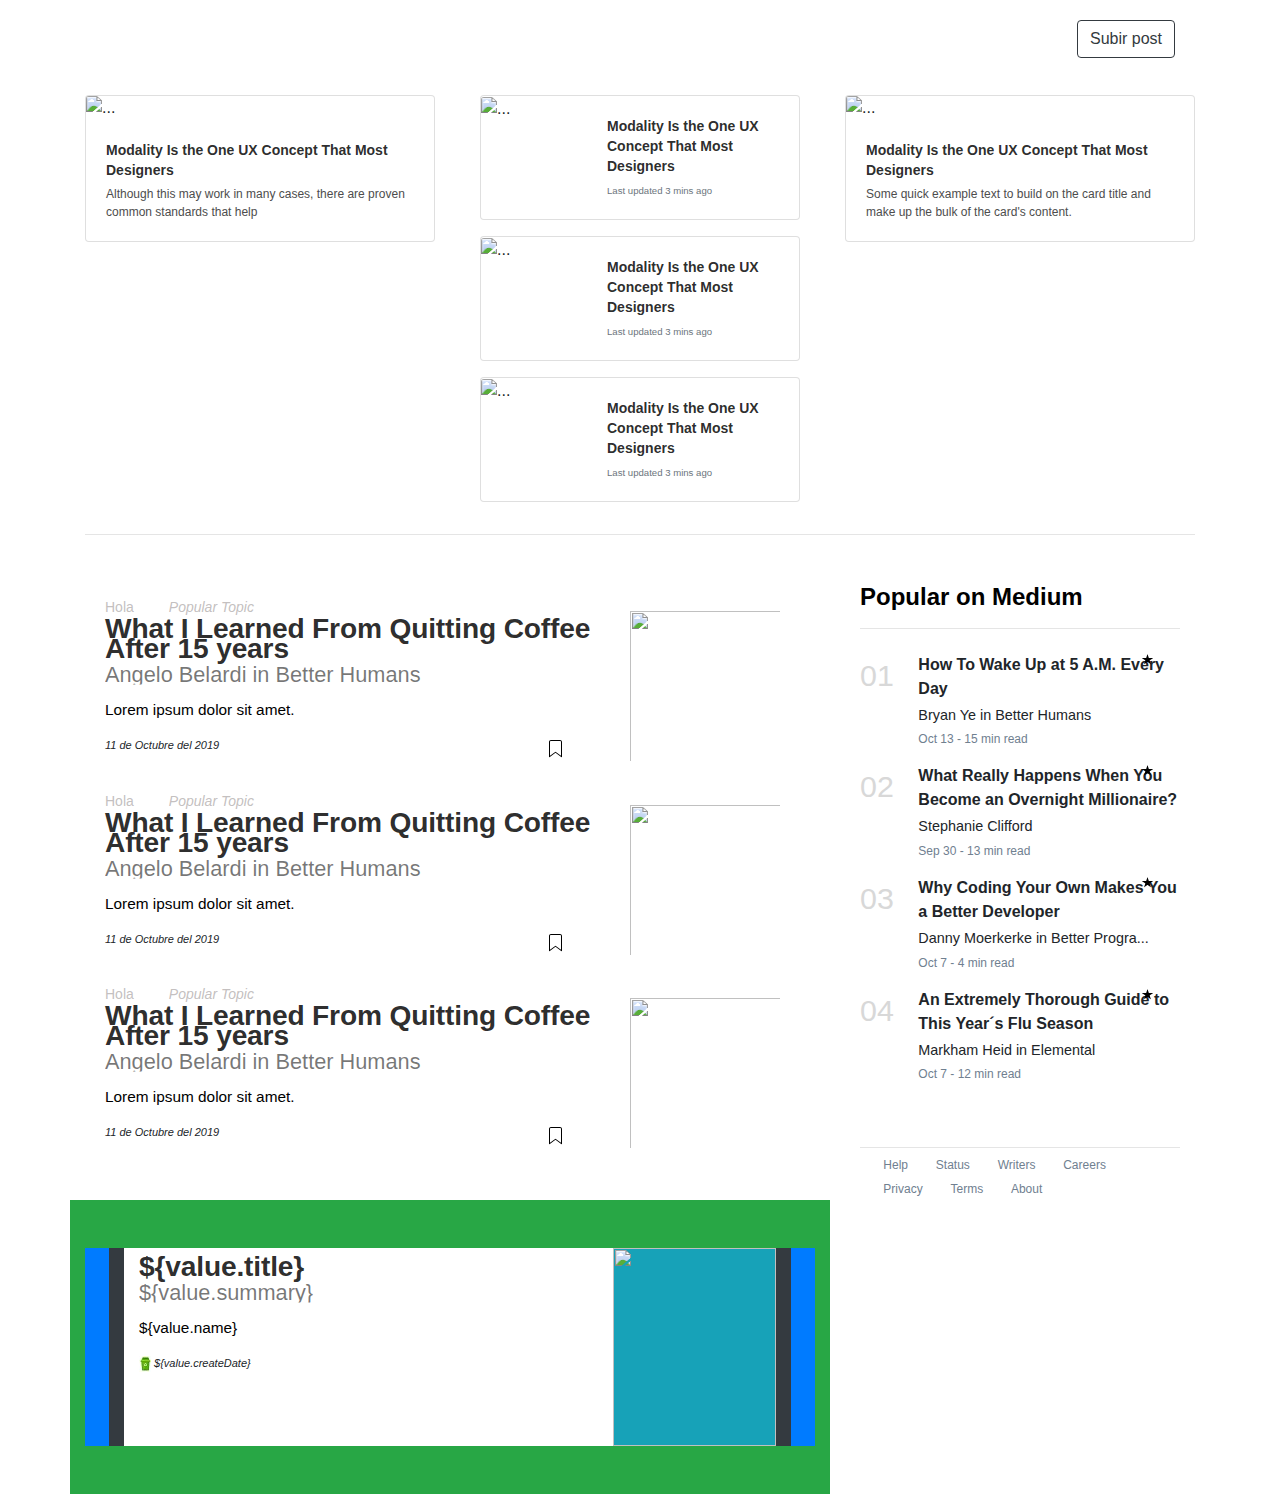
==== index.html @ 1bad987a "[MOD] Verifying tag's ID" ====
<!DOCTYPE html>
<html lang="en">

<head>
  <meta charset="UTF-8">
  <meta name="viewport" content="width=device-width, initial-scale=1.0">
  <meta http-equiv="X-UA-Compatible" content="ie=edge">
  <title>Document</title>
  <link rel="stylesheet" href="https://stackpath.bootstrapcdn.com/bootstrap/4.3.1/css/bootstrap.min.css" />
  <link rel="stylesheet" href="css/styles.css" />
</head>

<body>

  <!-- CONSEJO ALINEACION ISRA
  <div class="container-fluid ">
      <div class="row">
        <div class="col-12 bg-dark px-5">
          <div class="bg-light">
            <h1>zxvzxcvzxcpx-5</h1>
          </div>
        </div>
      </div>
    </div>

    <div class="container-fluid px-5">
        <div class="row">
          <div class="col-12 bg-dark ">
            <div class="bg-light">
              <h1>aasdfasdfasd</h1>
            </div>
          </div>
        </div>
      </div>
-->
   <!--START Este es el Modal-->
   
   <!--END Este es el Modal-->

   <!--START Este es el header-->

  <header class="container">
    <div class="row">
      <div class="header-container col-12 justify-content-lg-center">
        <div class="header-nav-container">
          <img class="logo" src="https://upload.wikimedia.org/wikipedia/commons/thumb/b/b1/Medium_logo_Wordmark_Black.svg/1280px-Medium_logo_Wordmark_Black.svg.png" alt="">
          <img src="https://miro.medium.com/max/390/1*emiGsBgJu2KHWyjluhKXQw.png" alt="" class="logo-small">
          <button type="button" id="callNewPostFormBtn" class="btn btn-outline-dark" data-toggle="modal" data-target="#newPost">Subir post</button>
        </div>
      </div>
    </div> 
  </header>

          <!-- Modal -->
          <div class="modal fade" id="newPost" tabindex="-1" role="dialog" aria-labelledby="exampleModalLabel"
            aria-hidden="true">
            <div class="modal-dialog modal-lg" role="document">
              <div class="modal-content">
                <div class="modal-header">
                  <button type="button" class="close" data-dismiss="modal" aria-label="Close">
                    <span aria-hidden="true">&times;</span>
                  </button>
                </div>
                <div class="modal-body">
                  <div class="container">
                    <div class="row">
                      <div class="col-12 mt-3">
                        <h3>Crea tu post</h3>
                        <form class="border rounded bg-light p-1" id="dataForm">
                          <div class="form-group">
                            <label>Título</label>
                            <input id="title" name="title" type="text" class="form-control txtGuide"
                              placeholder="Titulo de tu post" />
                          </div>
                          <div class="form-group">
                            <label>Nombre</label>
                            <input id="name" name="title" type="text" class="form-control txtGuide"
                              placeholder="¿Como te llamas?" />
                          </div>
                          <div class="form-group">
                            <label for="exampleInputPassword1">Descripción</label>
                            <textarea class="form-control" id="preview" rows="3"
                              placeholder="Describe en breve tu post"></textarea>
                          </div>
                          <div class="form-group" rows="5">
                            <label for="exampleInputPassword1">Contenido del post</label>
                            <textarea class="form-control" id="content" rows="3"
                              placeholder="Ingresa tu post"></textarea>
                          </div>
                          <div class="form-group">
                            <label>URL de la imagen</label>
                            <input id="imgUrl" name="imgUrl" type="text" class="form-control txtGuide"
                              placeholder="URL de tu imagen" />
                          </div>
                        </form>
                      </div>
                    </div>
                  </div>
                </div>
                <div class="modal-footer">
                  <button type="button" id="submit-post" onclick="getDataFromButton()" class="btn btn-success"
                    data-dismiss="modal">
                    Enviar Post
                  </button>
                </div>
              </div>
            </div>
          </div>

    <!--START Este es el contenido principal/contenido fijo-->

    <div class="container">
      <div class="row">
        <div class="col-12 col-lg-4 card-static">
          <div class="card ">
            <img src="https://miro.medium.com/max/2400/1*0lmoQm4MFCes3GCbZ65uhQ.jpeg" class="card-img-top" alt="...">
            <div class="card-body">
              <h5 class="card-title title-jquery-card">Modality Is the One UX Concept That Most Designers</h5>
              <p class="card-text autor-jquery-card">Although this may work in many cases, there are proven common standards that help</p>
            </div>
          </div>
        </div>
        <div class="col-12 col-lg-4">
          <div class="container">
            <div class="row">
              <div class="col-12">
                <div class="card mb-3">
                  <div class="row no-gutters">
                    <div class="col-md-4">
                      <img src="https://miro.medium.com/max/2000/1*ICJQ0kZSatZeZJBbqOTFRw.gif" class="card-img" alt="...">
                    </div>
                    <div class="col-md-8">
                      <div class="card-body">
                        <h5 class="card-title title-jquery-card">Modality Is the One UX Concept That Most Designers</h5>
                        <p class="card-text autor-jquery-card"><small class="text-muted">Last updated 3 mins ago</small></p>
                      </div>
                    </div>
                  </div>
                </div>
              </div>
              <div class="col-12">
                <div class="card mb-3">
                  <div class="row no-gutters">
                    <div class="col-md-4">
                      <img src="https://miro.medium.com/max/1351/1*6OKsQ5Jg3oDP9iiNwWcKWQ.png" class="card-img" alt="...">
                    </div>
                    <div class="col-md-8">
                      <div class="card-body">
                        <h5 class="card-title title-jquery-card">Modality Is the One UX Concept That Most Designers</h5>
                        <p class="card-text autor-jquery-card"><small class="text-muted">Last updated 3 mins ago</small></p>
                      </div>
                    </div>
                  </div>
                </div>
              </div>
              <div class="col-12">
                <div class="card mb-3">
                  <div class="row no-gutters">
                    <div class="col-md-4">
                      <img src="https://miro.medium.com/max/1200/1*36MELEhgZsPFuzlZvObnxA.gif" class="card-img" alt="...">
                    </div>
                    <div class="col-md-8">
                      <div class="card-body">
                        <h5 class="card-title title-jquery-card">Modality Is the One UX Concept That Most Designers</h5>
                        <p class="card-text autor-jquery-card"><small class="text-muted">Last updated 3 mins ago</small></p>
                      </div>
                    </div>
                  </div>
                </div>
              </div>
            </div>
          </div>
        </div>
        <div class="col-12 col-lg-4">
          <div class="card">
            <img src="https://miro.medium.com/max/1920/1*YFi6tI2XSykjDfBXzpyIOg.png" class="card-img-top" alt="...">
            <div class="card-body">
              <h5 class="card-title title-jquery-card">Modality Is the One UX Concept That Most Designers</h5>
              <p class="card-text autor-jquery-card">Some quick example text to build on the card title and make up the bulk of the card's content.</p>
            </div>
          </div>
        </div>
      </div>
    </div>

  <!--END Este es el contenido principal/contenido fijo-->

  <!--START Feature-->
  <div class="container">
    <div class="row">
      <div class="feature-container col-12">
          <p>
            <span id="feature-paragraph"></span>
            <hr>
          </p>
        </div>
    </div>
  </div>
  
  <!--END Feature-->

  <!--START Interactive content-->
  <section>
    <div class="container">
      <div class="row">
        <div class="interactive-container col-12 col-lg-8">

        <!--START CARD -->  
        <div class="col-12 mt-2 mb-4"> <!--Feed-->
          <div class="section-jquery">
              <div class="article-jquery">
                  <p class="tag-topic">Hola    &nbsp;&nbsp;&nbsp;&nbsp;&nbsp;&nbsp;&nbsp;&nbsp;<span><i>Popular Topic</i></span> </p>
                  <p class="title-jquery" data-toggle="modal" data-target="#exampleModalScrollable" >What I Learned From Quitting Coffee After 15 years</p>
                  <p class="summary-jquery">Angelo Belardi in Better Humans</p>
                  <p class="autor-jquery">Lorem ipsum dolor sit amet.</p>
                  <div class="buttom-jquery">
                  <p class="createdate-jquery">
                      <span class="create-jquery">11 de Octubre del 2019</span>
                      <span class="svgIcon svgIcon--bookmark svgIcon--25px"><svg class="svgIcon-use" width="22" height="22"><path d="M19 6c0-1.1-.9-2-2-2H8c-1.1 0-2 .9-2 2v14.66h.012c.01.103.045.204.12.285a.5.5 0 0 0 .706.03L12.5 16.85l5.662 4.126a.508.508 0 0 0 .708-.03.5.5 0 0 0 .118-.285H19V6zm-6.838 9.97L7 19.636V6c0-.55.45-1 1-1h9c.55 0 1 .45 1 1v13.637l-5.162-3.668a.49.49 0 0 0-.676 0z" fill-rule="evenodd"></path></svg></span>
                      </span>
                      <span class="menu-jquery"></span>
                  </p>
                  </div>
              </div>
              <div class="img-jquery">
                  <img class="img-url" src="https://cdn-images-1.medium.com/fit/c/304/312/1*U6X7P89peTqBVU72UYJK8Q.jpeg" alt="">
              </div> 
          </div>
        </div>
        <!--END CARD-->

        <!--START CARD -->  
        <div class="col-12 mt-2 mb-4"> <!--Feed-->
          <div class="section-jquery">
              <div class="article-jquery">
                  <p class="tag-topic">Hola    &nbsp;&nbsp;&nbsp;&nbsp;&nbsp;&nbsp;&nbsp;&nbsp;<span><i>Popular Topic</i></span> </p>
                  <p class="title-jquery" data-toggle="modal" data-target="#exampleModalScrollable" >What I Learned From Quitting Coffee After 15 years</p>
                  <p class="summary-jquery">Angelo Belardi in Better Humans</p>
                  <p class="autor-jquery">Lorem ipsum dolor sit amet.</p>
                  <div class="buttom-jquery">
                  <p class="createdate-jquery">
                      <span class="create-jquery">11 de Octubre del 2019</span>
                      <span class="svgIcon svgIcon--bookmark svgIcon--25px"><svg class="svgIcon-use" width="22" height="22"><path d="M19 6c0-1.1-.9-2-2-2H8c-1.1 0-2 .9-2 2v14.66h.012c.01.103.045.204.12.285a.5.5 0 0 0 .706.03L12.5 16.85l5.662 4.126a.508.508 0 0 0 .708-.03.5.5 0 0 0 .118-.285H19V6zm-6.838 9.97L7 19.636V6c0-.55.45-1 1-1h9c.55 0 1 .45 1 1v13.637l-5.162-3.668a.49.49 0 0 0-.676 0z" fill-rule="evenodd"></path></svg></span>
                      </span>
                      <span class="menu-jquery"></span>
                  </p>
                  </div>
              </div>
              <div class="img-jquery">
                  <img class="img-url" src="https://cdn-images-1.medium.com/fit/c/304/312/1*U6X7P89peTqBVU72UYJK8Q.jpeg" alt="">
              </div> 
          </div>
        </div>
        <!--END CARD-->  

        <!--START CARD -->  
        <div class="col-12 mt-2 mb-4"> <!--Feed-->
          <div class="section-jquery">
              <div class="article-jquery">
                  <p class="tag-topic">Hola    &nbsp;&nbsp;&nbsp;&nbsp;&nbsp;&nbsp;&nbsp;&nbsp;<span><i>Popular Topic</i></span> </p>
                  <p class="title-jquery" data-toggle="modal" data-target="#exampleModalScrollable" >What I Learned From Quitting Coffee After 15 years</p>
                  <p class="summary-jquery">Angelo Belardi in Better Humans</p>
                  <p class="autor-jquery">Lorem ipsum dolor sit amet.</p>
                  <div class="buttom-jquery">
                  <p class="createdate-jquery">
                      <span class="create-jquery">11 de Octubre del 2019</span>
                      <span class="svgIcon svgIcon--bookmark svgIcon--25px"><svg class="svgIcon-use" width="22" height="22"><path d="M19 6c0-1.1-.9-2-2-2H8c-1.1 0-2 .9-2 2v14.66h.012c.01.103.045.204.12.285a.5.5 0 0 0 .706.03L12.5 16.85l5.662 4.126a.508.508 0 0 0 .708-.03.5.5 0 0 0 .118-.285H19V6zm-6.838 9.97L7 19.636V6c0-.55.45-1 1-1h9c.55 0 1 .45 1 1v13.637l-5.162-3.668a.49.49 0 0 0-.676 0z" fill-rule="evenodd"></path></svg></span>
                      </span>
                      <span class="menu-jquery"></span>
                  </p>
                  </div>
              </div>
              <div class="img-jquery">
                  <img class="img-url" src="https://cdn-images-1.medium.com/fit/c/304/312/1*U6X7P89peTqBVU72UYJK8Q.jpeg" alt="">
              </div> 
          </div>
        </div>
        <!--END CARD-->  
        

        </div>
        <div class="static-aside col-12 col-lg-4"> <!--Esta es fija-->  
        <!--START ASIDE-->
          <div class="container-fluid">
            <div class="">
              <div class="text-title-content">
                <h4><b>Popular on Medium</b></h4>
              </div>
              <hr class="mb-4">
              <div class="row">
                <div class="col-2 mt-0">
                  <p class="number-size">01</p>
                </div>
                <div class="col-10">
                  <p class="text-title mb-1"><b>How To Wake Up at 5 A.M. Every Day</b></p>
                  <p class="text-body mb-1">Bryan Ye in Better Humans</p>
                  <p class="text-body-date">Oct 13 - 15 min read <span class="u-paddingLeft4"><span class="svgIcon svgIcon--star svgIcon--15px"><svg class="svgIcon-use" width="15" height="15"><path d="M7.438 2.324c.034-.099.09-.099.123 0l1.2 3.53a.29.29 0 0 0 .26.19h3.884c.11 0 .127.049.038.111L9.8 8.327a.271.271 0 0 0-.099.291l1.2 3.53c.034.1-.011.131-.098.069l-3.142-2.18a.303.303 0 0 0-.32 0l-3.145 2.182c-.087.06-.132.03-.099-.068l1.2-3.53a.271.271 0 0 0-.098-.292L2.056 6.146c-.087-.06-.071-.112.038-.112h3.884a.29.29 0 0 0 .26-.19l1.2-3.52z"></path></svg></span></span></p>
                </div>
              </div>
              <div class="row">
                <div class="col-2 mt-0">
                  <p class="number-size">02</p>
                </div>
                <div class="col-10">
                  <p class="text-title mb-1"><b>What Really Happens When You Become an Overnight Millionaire?</b></p>
                  <p class="text-body mb-1">Stephanie Clifford</p>
                  <p class="text-body-date">Sep 30 - 13 min read <span class="u-paddingLeft4"><span class="svgIcon svgIcon--star svgIcon--15px"><svg class="svgIcon-use" width="15" height="15"><path d="M7.438 2.324c.034-.099.09-.099.123 0l1.2 3.53a.29.29 0 0 0 .26.19h3.884c.11 0 .127.049.038.111L9.8 8.327a.271.271 0 0 0-.099.291l1.2 3.53c.034.1-.011.131-.098.069l-3.142-2.18a.303.303 0 0 0-.32 0l-3.145 2.182c-.087.06-.132.03-.099-.068l1.2-3.53a.271.271 0 0 0-.098-.292L2.056 6.146c-.087-.06-.071-.112.038-.112h3.884a.29.29 0 0 0 .26-.19l1.2-3.52z"></path></svg></span></span></p>
                </div>
              </div>
              <div class="row">
                <div class="col-2 mt-0">
                  <p class="number-size">03</p>
                </div>
                <div class="col-10">
                  <p class="text-title mb-1"><b>Why Coding Your Own Makes You a Better Developer</b></p>
                  <p class="text-body mb-1">Danny Moerkerke in Better Progra...</p>
                  <p class="text-body-date">Oct 7 - 4 min read <span class="u-paddingLeft4"><span class="svgIcon svgIcon--star svgIcon--15px"><svg class="svgIcon-use" width="15" height="15"><path d="M7.438 2.324c.034-.099.09-.099.123 0l1.2 3.53a.29.29 0 0 0 .26.19h3.884c.11 0 .127.049.038.111L9.8 8.327a.271.271 0 0 0-.099.291l1.2 3.53c.034.1-.011.131-.098.069l-3.142-2.18a.303.303 0 0 0-.32 0l-3.145 2.182c-.087.06-.132.03-.099-.068l1.2-3.53a.271.271 0 0 0-.098-.292L2.056 6.146c-.087-.06-.071-.112.038-.112h3.884a.29.29 0 0 0 .26-.19l1.2-3.52z"></path></svg></span></span></p>
                  
                </div>
              </div>
              <div class="row">
                <div class="col-2 mt-0">
                  <p class="number-size">04</p>
                </div>
                <div class="col-10">
                  <p class="text-title mb-1"><b>An Extremely Thorough Guide to This Year´s Flu Season</b></p>
                  <p class="text-body mb-1">Markham Heid in Elemental</p>
                  <p class="text-body-date">Oct 7 - 12 min read <span class="u-paddingLeft4"><span class="svgIcon svgIcon--star svgIcon--15px"><svg class="svgIcon-use" width="15" height="15"><path d="M7.438 2.324c.034-.099.09-.099.123 0l1.2 3.53a.29.29 0 0 0 .26.19h3.884c.11 0 .127.049.038.111L9.8 8.327a.271.271 0 0 0-.099.291l1.2 3.53c.034.1-.011.131-.098.069l-3.142-2.18a.303.303 0 0 0-.32 0l-3.145 2.182c-.087.06-.132.03-.099-.068l1.2-3.53a.271.271 0 0 0-.098-.292L2.056 6.146c-.087-.06-.071-.112.038-.112h3.884a.29.29 0 0 0 .26-.19l1.2-3.52z"></path></svg></span></span></p>
                </div>
              </div>
              <hr class="mt-5 mb-1">
              <span class="text-body-top">&nbsp;&nbsp;&nbsp;&nbsp;&nbsp;&nbsp; Help &nbsp;&nbsp;&nbsp;&nbsp;&nbsp;&nbsp;</span>
              <span class="text-body-top">Status &nbsp;&nbsp;&nbsp;&nbsp;&nbsp;&nbsp;</span>
              <span class="text-body-top">Writers &nbsp;&nbsp;&nbsp;&nbsp;&nbsp;&nbsp;</span>
              <span class="text-body-top">Careers &nbsp;&nbsp;&nbsp;&nbsp;&nbsp;&nbsp;</span>
              <br>
              <span class="text-body-top">&nbsp;&nbsp;&nbsp;&nbsp;&nbsp;&nbsp; Privacy &nbsp;&nbsp;&nbsp;&nbsp;&nbsp;&nbsp;</span>
              <span class="text-body-top">Terms &nbsp;&nbsp;&nbsp;&nbsp;&nbsp;&nbsp;</span>
              <span class="text-body-top">About &nbsp;&nbsp;&nbsp;&nbsp;&nbsp;&nbsp;</span>
            </div>
          </div>
        <!--END ASIDE-->
        </div>
      </div>
    </div>
  </section>
  <!--END Interactive content-->

  <!--START Article dynamic-->
  <section>
    <div class="container">
      <div class="row">
        <div class="new-article-container bg-success content-wrapper col-12 col-lg-8">
          <div class="new-articlecard bg-primary px-4 col-lg-12">


            <div class="sectionJquery bg-dark col-lg-12 my-5">
              <div class="articleJquery bg-white pt-2 col-9"> 
                <p class="title-jquery">${value.title}</p>
                <p class="summary-jquery">${value.summary}</p>
                <p class="autor-jquery">${value.name}</p>
                <div class="buttom-jquery">
                  <p class="createdate-jquery">
                    <span id="${index}" class="postIdentifier"><img src="images/trash-icon.jpg" title="Eliminar Post"></span>
                    <span class="create-jquery">${value.createDate}</span>              
                  </p>
                </div>
              </div>
              <div class="imgJquery bg-info p-0 col-3">
                <img class="imgUrl" src="${value.imgUrl}" alt="">
              </div>
            </div>





          </div>
        </div> 
      </div>
    </div>
  </section>
  <!--END Article dynamic-->
  


  <script src="https://code.jquery.com/jquery-3.4.1.min.js"
    integrity="sha256-CSXorXvZcTkaix6Yvo6HppcZGetbYMGWSFlBw8HfCJo=" crossorigin="anonymous">
    </script>
  <script src="https://stackpath.bootstrapcdn.com/bootstrap/4.3.1/js/bootstrap.min.js"></script>
  <script src="https://stackpath.bootstrapcdn.com/bootstrap/4.3.1/js/bootstrap.bundle.min.js"></script>
  <script src="js/main.js"></script>
</body>

</html>
---- css/styles.css ----
*{
  padding: 0;
  margin: 0;
  box-sizing: border-box;
}
/*START Este es el header*/
@media only screen and (max-width: 1000px){
.logo{
  display: none;
}
} 
@media only screen and (min-width: 1000px){
.logo-small{
  display: none;
}
}
.logo-small{
  margin-top: 10px;
  background-size: 70px;
  width: 70px;
height: 70px;
}  

.header-nav-container{
  /* background-color: aqua; */
  height: 80px;
  margin-bottom: 15px;
  position: relative;
}
.nav-container{
  /* background-color: red; */
  height: 50px;
  margin-bottom: 15px;
  color: rgba(0,0,0,.54);
  font-family: 'Lucida Sans', 'Lucida Sans Regular', 'Lucida Grande', 'Lucida Sans Unicode', Geneva, Verdana, sans-serif;
  font-style: none;
  justify-content: space-around;
}
.logo{
  height: 20px;
  margin: 25px;
}
.btn-outline-dark{
  position: absolute;
  right: 20px;
  top: 20px;
}
/*END Este es el header*/
/* START Este es el contenido principal/contenido fijo */
.principal-container{
  margin-bottom: 15px;
}
.main-card-container{
  /* background-color: blueviolet;
  height: 200px; */
  margin-bottom: 15px;
  display: flex;
  flex-direction: column;
}
.principal-card{
  flex-direction: column;
  /* background-color: pink; */
  height: 67px;
}
.feature-card-container{
  /* background-color: blue; */
  height: 200px;
}
/* END Este es el contenido principal/contenido fijo */
/* START Feature */
.feature-container{
  /* background-color: darkgoldenrod; */
  height: 50px;
  margin-bottom: 15px;
}
/* START Feature */
/* START Interactive content */
/* .interactive-card{
  background-color: hotpink;
  height: 200px;
  margin-bottom: 15px;
} */
.static-card{
  /* background-color: lightgreen;*/
  height: 200px;
  margin-bottom: 15px; 
}
/* START Interactive content */
/* START Article dynamic */
.new-article-card{
/*  background-color: lightsalmon;*/
  height: 200px;
}
/* END Article dynamic */
/* START CARD fit */
.feed-jquery{
max-width:528px;
max-height:171px;
}
.section-jquery{
display: flex;
justify-content: center;
/* max-width:528px;
max-height:171px; */

}
.article-jquery{
padding: 5px;
}
.tag-topic{
--x-height-multiplier: 0;
--baseline-multiplier: 0;
font-family: medium-content-sans-serif-font,-apple-system,BlinkMacSystemFont,"Segoe UI",Roboto,Oxygen,Ubuntu,Cantarell,"Open Sans","Helvetica Neue",sans-serif;
letter-spacing: 0;
font-weight: 400;
font-style: normal;
text-rendering: optimizeLegibility;
-webkit-font-smoothing: antialiased;
color: rgba(177, 172, 172, 0.774);
visibility: visible;
line-height: 20px;
font-size: 14px;
text-align: left;
display: flex;
-webkit-box-align: center;
align-items: center;
margin-top: 1px;
margin-bottom: 1px;
text-transform: capitalize;
}
.title-jquery{
margin: 0;
margin-bottom: 5px;
color: rgba(0,0,0,.84);
font-family: medium-content-sans-serif-font,"Lucida Grande","Lucida Sans Unicode","Lucida Sans",Geneva,Arial,sans-serif;
font-size: 2.2vw;
line-height: 20px;
transform: translateY(.96px);
letter-spacing: -.17px;
font-weight: 600;
max-height: 40px;
text-overflow: ellipsis;
/* Meter el texto en un contenido*/
}
.summary-jquery{
text-align: left;
margin-top: 2px;
margin-bottom: 15px;
color: rgba(0,0,0,.54);
overflow: hidden!important;
  max-height: 40px!important;
  text-overflow: ellipsis!important;
  display: -webkit-box!important;
  -webkit-line-clamp: 2!important;
  -webkit-box-orient: vertical;
font-family: medium-content-sans-serif-font,"Lucida Grande","Lucida Sans Unicode","Lucida Sans",Geneva,Arial,sans-serif;
font-size: 1.7vw;
line-height: 20px;
transform: translateY(1.52px);
font-weight: 400;
overflow: hidden;
max-height: 40px;
text-overflow: ellipsis;
display: -webkit-box;
-webkit-line-clamp: 2;
-webkit-box-orient: vertical;
}
.autor-jquery{
font-size: 1.2vw;
  font-family: medium-content-sans-serif-font,"Lucida Grande","Lucida Sans Unicode","Lucida Sans",Geneva,Arial,sans-serif;
  color:black;
  border-top: 4px;
  border-bottom: 1px;
  margin-top: 1px;
}
.createdate-jquery{
margin-top: 2px;
margin-bottom: 2px;
font-family: medium-content-sans-serif-font,"Lucida Grande","Lucida Sans Unicode","Lucida Sans",Geneva,Arial,sans-serif;
font-style: italic;
font-size: 11px;
align-content: center;
}
.img-jquery{
height: 150px;
line-height: 150px;
padding: 10px;
margin: 5px;
}
.img-url{
margin: 0;
top: 50%;
padding:5px;
line-height: 20px;
-webkit-box-flex: 0;
flex: 0 0 auto;
margin-right: 0;
width: 160px;
height: 160px;
background-position: 50% 50% ;
}
.svg-jquery{
display: inline-block;
height: 10px;
width: 10px;
}
.buttom-jquery{
position: relative;
}
.svgIcon-use{
position: absolute;
right: 40px;
top: -1px; 
} 
* {
  box-sizing: border-box;
}
.section-jquery {
  transition: transform .5s;
  
  
}
.section-jquery:hover {
  -ms-transform: scale(1.08); /* IE 9 */
  -webkit-transform: scale(1.08); /* Safari 3-8 */
  transform: scale(1.08);
   
}
/* END CARD fit */
/* START STYLE Aside*/
.text-title-content{
  color: black;
  font-family: 'Lucida Sans', 'Lucida Sans Regular', 'Lucida Grande', 'Lucida Sans Unicode', Geneva, Verdana, sans-serif;
}
hr{
  border-width: 1px;
}
.number-size{
  color: #D8D8D8;
  font-size: 1.9rem;
}
.text-title{
  font-family: 'Lucida Sans', 'Lucida Sans Regular', 'Lucida Grande', 'Lucida Sans Unicode', Geneva, Verdana, sans-serif;
  font-size: 1rem;
}
.text-body{
  font-family: 'Lucida Sans', 'Lucida Sans Regular', 'Lucida Grande', 'Lucida Sans Unicode', Geneva, Verdana, sans-serif;
  font-size: 0.9rem;
}
.text-body-date{
  font-family: 'Lucida Sans', 'Lucida Sans Regular', 'Lucida Grande', 'Lucida Sans Unicode', Geneva, Verdana, sans-serif;
  color: slategrey;
  font-size: 0.75rem;
}
.text-body-top{
  font-family: 'Lucida Sans', 'Lucida Sans Regular', 'Lucida Grande', 'Lucida Sans Unicode', Geneva, Verdana, sans-serif;
  color: slategrey;
  font-size: 0.75rem;
}
/*END STYLE Aside*/

/* START Cards statics*/
.title-jquery-card{
  margin: 0;
  margin-bottom: 5px;
  color: rgba(0,0,0,.84);
  font-family: medium-content-sans-serif-font,"Lucida Grande","Lucida Sans Unicode","Lucida Sans",Geneva,Arial,sans-serif;
  font-size: 14px;
  line-height: 20px;
  font-weight: 600;
  /* Meter el texto en un contenido*/
}
.autor-jquery-card{
  font-size: 12px;
    font-family: medium-content-sans-serif-font,"Lucida Grande","Lucida Sans Unicode","Lucida Sans",Geneva,Arial,sans-serif;
    color:rgb(77, 77, 77);
    border-top: 4px;
    border-bottom: 1px;
    margin-top: 1px;
}
/* END Cards statics*/


/*START Dynamic Cards*/

/* contenedor*/
.sectionJquery{
  display: flex;
  justify-content: center;
  height: 22vh;
}

.sectionJquery:hover {
  -ms-transform: scale(1.08); /* IE 9 */
  -webkit-transform: scale(1.08); /* Safari 3-8 */
  transform: scale(1.08);
}

.sectionJquery{
transition: transform .5s;
}

.articleJquery{
  height: 22vh;
  }
  
/* contenedor*/
  .imgJquery{
   height: 22vh;
  }
 /*imagen*/

  .imgUrl{
    width: 100%;
    height: 100%;
  }

  /* END Dynamic Cards */
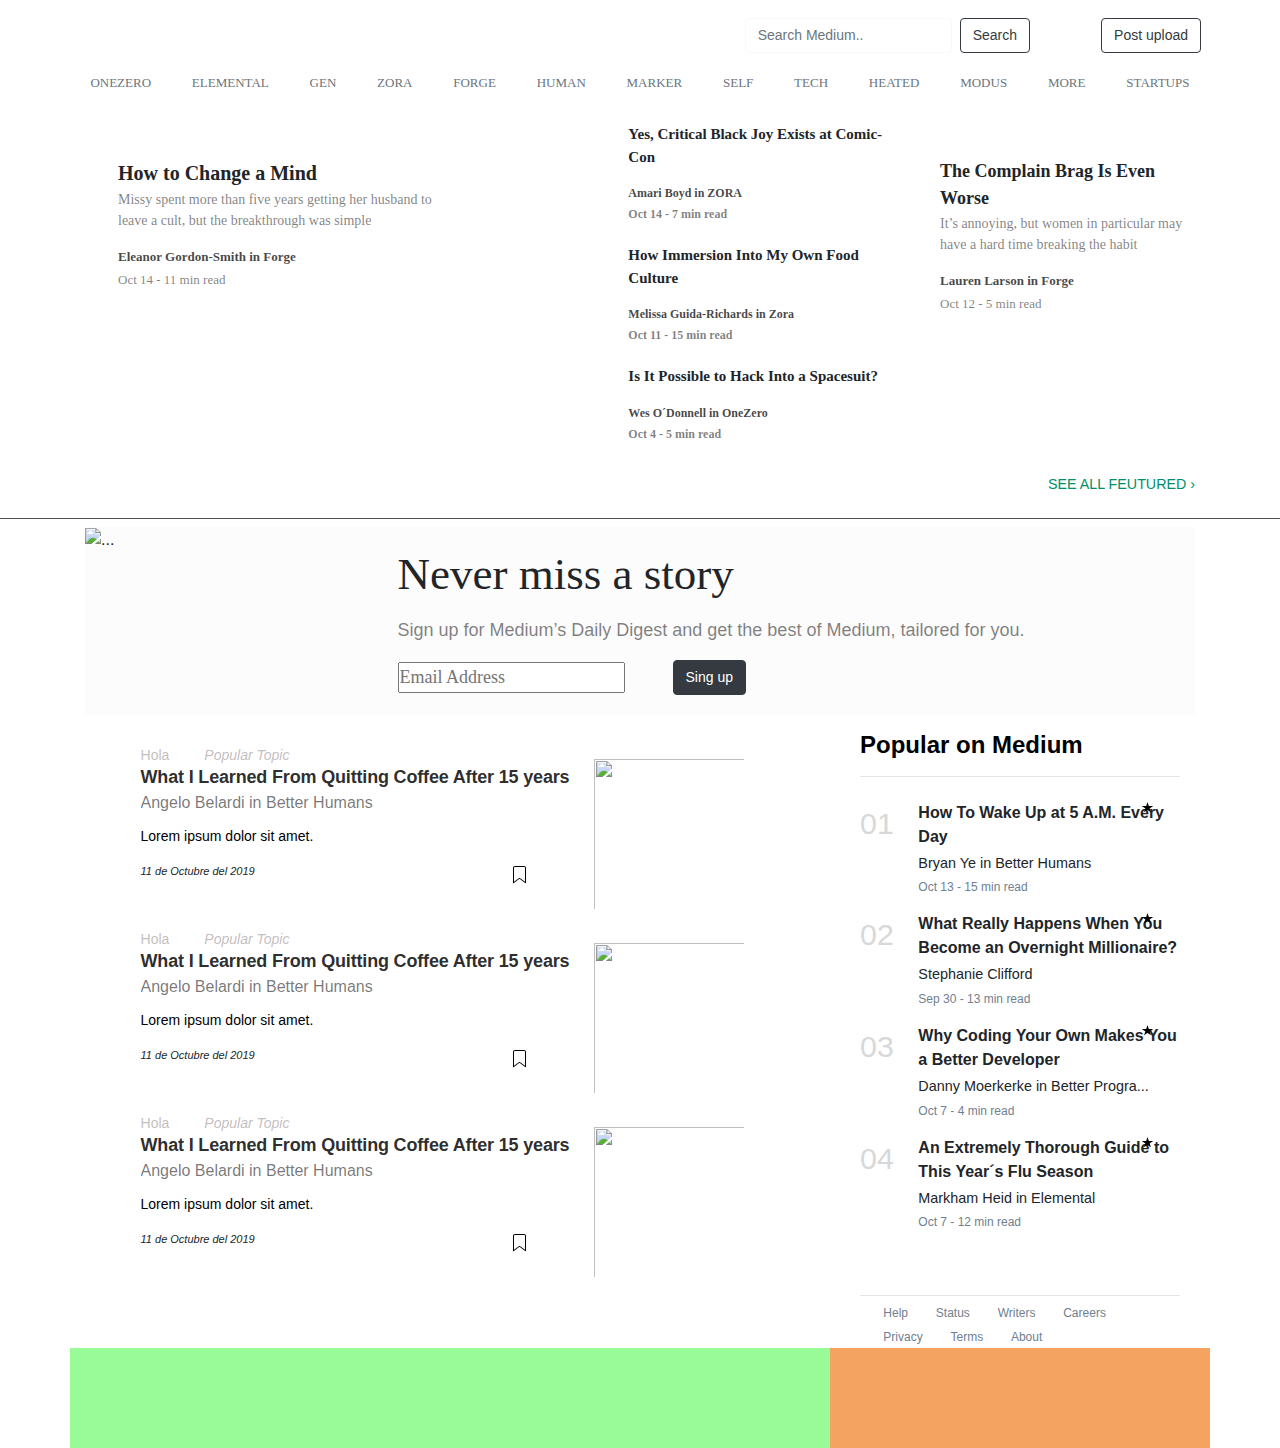
==== commit 455211e1: "Merge pull request #3 from Alejandro-swd-qwerty/front" ====
--- a/index.html
+++ b/index.html
@@ -1,397 +1,396 @@
 <!DOCTYPE html>
 <html lang="en">
-
 <head>
-  <meta charset="UTF-8">
-  <meta name="viewport" content="width=device-width, initial-scale=1.0">
-  <meta http-equiv="X-UA-Compatible" content="ie=edge">
-  <title>Document</title>
-  <link rel="stylesheet" href="https://stackpath.bootstrapcdn.com/bootstrap/4.3.1/css/bootstrap.min.css" />
-  <link rel="stylesheet" href="css/styles.css" />
+    <meta charset="UTF-8">
+    <meta name="viewport" content="width=device-width, initial-scale=1.0">
+    <meta http-equiv="X-UA-Compatible" content="ie=edge">
+    <title>Medium</title>
+    <link rel="stylesheet" href="https://stackpath.bootstrapcdn.com/bootstrap/4.3.1/css/bootstrap.min.css" />
+    <link rel="stylesheet" href="css/styles.css" />
 </head>
-
 <body>
-
-  <!-- CONSEJO ALINEACION ISRA
-  <div class="container-fluid ">
-      <div class="row">
-        <div class="col-12 bg-dark px-5">
-          <div class="bg-light">
-            <h1>zxvzxcvzxcpx-5</h1>
-          </div>
-        </div>
-      </div>
+    <!--START modal-->
+    <!--END modal-->
+
+    <!--START header-->
+    <div class="container container-nav-bar">
+        <div class="row header">
+            <div class="header-container col-12 m-lg-0 p-lg-0">
+                <div class="row">
+                    <div class="header-nav-container col-lg-4 col-12 d-flex justify-content-start m-lg-0 p-lg-0">
+                        <img class="logo" src="https://upload.wikimedia.org/wikipedia/commons/thumb/b/b1/Medium_logo_Wordmark_Black.svg/1280px-Medium_logo_Wordmark_Black.svg.png" alt="">
+                        <img class="logo-small" src="https://miro.medium.com/max/390/1*emiGsBgJu2KHWyjluhKXQw.png" alt="">
+                    </div>
+                    <div class="header-nav-button col-lg-6 col-12 d-lg-flex justify-content-lg-end d-flex justify-content-start m-lg-0 p-lg-0">
+                        <form class="form-inline my-2 my-lg-0">
+                            <input class="form-control mr-sm-2 border border-light button-style-header" type="Search Medium.." placeholder="Search Medium.." aria-label="Search Medium..">
+                            <button class="btn btn-outline-dark my-2 my-sm-0 button-style-header" type="submit">Search</button>
+                        </form>
+                   </div>
+                    <div class="col-lg-2 col-12 d-lg-flex justify-content-lg-end d-flex justify-content-start m-lg-0 p-lg-0 ">
+                        <form class="form-inline my-2 mx-lg-4 my-lg-0">
+                            <button type="button" id="callNewPostFormBtn" class="btn btn-outline-dark button-style-header" data-toggle="modal" data-target="#newPost">Post upload</button>
+                            <form class="form-inline"></form>
+                        </form>
+                    </div>
+                </div>
+            </div>
+        </div>
     </div>
-
-    <div class="container-fluid px-5">
-        <div class="row">
-          <div class="col-12 bg-dark ">
-            <div class="bg-light">
-              <h1>aasdfasdfasd</h1>
-            </div>
-          </div>
-        </div>
-      </div>
--->
-   <!--START Este es el Modal-->
-   
-   <!--END Este es el Modal-->
-
-   <!--START Este es el header-->
-
-  <header class="container">
-    <div class="row">
-      <div class="header-container col-12 justify-content-lg-center">
-        <div class="header-nav-container">
-          <img class="logo" src="https://upload.wikimedia.org/wikipedia/commons/thumb/b/b1/Medium_logo_Wordmark_Black.svg/1280px-Medium_logo_Wordmark_Black.svg.png" alt="">
-          <img src="https://miro.medium.com/max/390/1*emiGsBgJu2KHWyjluhKXQw.png" alt="" class="logo-small">
-          <button type="button" id="callNewPostFormBtn" class="btn btn-outline-dark" data-toggle="modal" data-target="#newPost">Subir post</button>
-        </div>
-      </div>
-    </div> 
-  </header>
-
-          <!-- Modal -->
-          <div class="modal fade" id="newPost" tabindex="-1" role="dialog" aria-labelledby="exampleModalLabel"
-            aria-hidden="true">
-            <div class="modal-dialog modal-lg" role="document">
-              <div class="modal-content">
-                <div class="modal-header">
-                  <button type="button" class="close" data-dismiss="modal" aria-label="Close">
-                    <span aria-hidden="true">&times;</span>
-                  </button>
-                </div>
-                <div class="modal-body">
-                  <div class="container">
-                    <div class="row">
-                      <div class="col-12 mt-3">
-                        <h3>Crea tu post</h3>
-                        <form class="border rounded bg-light p-1" id="dataForm">
-                          <div class="form-group">
-                            <label>Título</label>
-                            <input id="title" name="title" type="text" class="form-control txtGuide"
-                              placeholder="Titulo de tu post" />
-                          </div>
-                          <div class="form-group">
-                            <label>Nombre</label>
-                            <input id="name" name="title" type="text" class="form-control txtGuide"
-                              placeholder="¿Como te llamas?" />
-                          </div>
-                          <div class="form-group">
-                            <label for="exampleInputPassword1">Descripción</label>
-                            <textarea class="form-control" id="preview" rows="3"
-                              placeholder="Describe en breve tu post"></textarea>
-                          </div>
-                          <div class="form-group" rows="5">
-                            <label for="exampleInputPassword1">Contenido del post</label>
-                            <textarea class="form-control" id="content" rows="3"
-                              placeholder="Ingresa tu post"></textarea>
-                          </div>
-                          <div class="form-group">
-                            <label>URL de la imagen</label>
-                            <input id="imgUrl" name="imgUrl" type="text" class="form-control txtGuide"
-                              placeholder="URL de tu imagen" />
-                          </div>
+    <!--END header-->
+
+
+    <div class="content-wrapper m-0 p-0">
+
+        <!--START nav topics-->
+        <div class="container container-topics d-none d-lg-block">
+            <div class="row d-flex justify-content-around">
+                <div class="col-12">
+                    <ul class="nav row d-flex justify-content-around">
+                        <li class="nav-item">
+                            <a href="https://onezero.medium.com/" class="nav-link-item text-muted">ONEZERO</a>
+                        </li>
+                        <li class="nav-item">
+                            <a href="https://elemental.medium.com/" class="nav-link-item text-muted">ELEMENTAL</a>
+                        </li>
+                        <li class="nav-item">
+                            <a href="https://gen.medium.com/" class="nav-link-item text-muted">GEN</a>
+                        </li>
+                        <li class="nav-item">
+                            <a href="https://zora.medium.com/" class="nav-link-item text-muted">ZORA</a>
+                        </li>
+                        <li class="nav-item">
+                            <a href="https://forge.medium.com/" class="nav-link-item text-muted">FORGE</a>
+                        </li>
+                        <li class="nav-item">
+                            <a href="https://humanparts.medium.com/" class="nav-link-item text-muted">HUMAN</a>
+                        </li>
+                        <li class="nav-item">
+                            <a href="https://marker.medium.com/" class="nav-link-item text-muted">MARKER</a>
+                        </li>
+                        <li class="nav-item">
+                            <a href="https://medium.com/topic/self" class="nav-link-item text-muted">SELF</a>
+                        </li>
+                        <li class="nav-item">
+                            <a href="https://medium.com/topic/technology" class="nav-link-item text-muted">TECH</a>
+                        </li>
+                        <li class="nav-item">
+                            <a href="https://heated.medium.com/" class="nav-link-item text-muted">HEATED</a>
+                        </li>
+                        <li class="nav-item">
+                            <a href="https://modus.medium.com/" class="nav-link-item text-muted">MODUS</a>
+                        </li>
+                        <li class="nav-item">
+                            <a href="https://medium.com/topics" class="nav-link-item text-muted">MORE</a>
+                        </li>
+                        <li class="nav-item">
+                            <a href="https://medium.com/topic/startups" class="nav-link-item text-muted">STARTUPS</a>
+                        </li>
+                    </ul>
+                </div>
+            </div>
+        </div>
+        <!--END nav topics-->
+
+        <!--START principal content-->
+        <div class="container container-card-group">
+            <div class="row card-group-main">
+                <div class="card-main col-12 col-lg-4 mt-4 m-0 p-0">
+                    <div class="mb-3 card-img-principal"><img src="https://cdn-images-1.medium.com/focal/832/302/49/5/1*0GUrVNtd9-f9NOrhT0AgGA.png" alt="" class="card-img-top"></div>
+                    <div class="card-body-principal ml-lg-5 ml-md-2">
+                        <p class="card-title-principal mt-2">How to Change a Mind</p>
+                        <p class="card-summary-principal">Missy spent more than five years getting her husband to leave a cult, but the breakthrough was simple</p>
+                        <p class="card-autor-principal">Eleanor Gordon-Smith in Forge</p>
+                        <p class="card-create-pricipal">Oct 14 - 11 min read</p>
+                    </div>
+                </div>
+                <div class="card-group-inside col-12 col-lg-5 mt-4">
+                    <div class="card-inside">
+                        <div class="container contaioner-card-group-static">
+                            <div class="row ccard-group-main-static">
+                                <div class="card-main col-12">
+                                    <div class="row card-group-topics">
+                                        <div class="card-img-topics col-4">
+                                            <img class="mw-100" src="https://cdn-images-1.medium.com/focal/200/200/36/44/1*jxlB4nsmVO-f0Hde3BWCNA.jpeg" alt="">
+                                        </div>
+                                        <div class="card-content-topics col-8 ">
+                                            <p class="card-title-topics">Yes, Critical Black Joy Exists at Comic-Con</p>
+                                            <p class="card-autor-topics">Amari Boyd in ZORA</p>
+                                            <p class="card-create-topics">Oct 14 - 7 min read</p>
+                                        </div>
+                                    </div>
+                                </div>
+                            </div>
+                        </div>
+                    </div>
+                        <div class="card-inside">
+                        <div class="container contaioner-card-group-static">
+                            <div class="row ccard-group-main-static">
+                                <div class="card-main col-12">
+                                    <div class="row card-group-topics">
+                                        <div class="card-img-topics col-4">
+                                            <img class="mw-100" src="https://cdn-images-1.medium.com/focal/200/200/48/57/1*NfxQcQjiJVqR0O0-FxLn1A.jpeg" alt="">
+                                        </div>
+                                        <div class="card-content-topics col-8 ">
+                                            <p class="card-title-topics">How Immersion Into My Own Food Culture</p>
+                                            <p class="card-autor-topics">Melissa Guida-Richards in Zora</p>
+                                            <p class="card-create-topics">Oct 11 - 15 min read</p>
+                                        </div>
+                                    </div>
+                                </div>
+                            </div>
+                        </div>
+                        </div>
+                    <div class="card-inside">
+                        <div class="card-inside">
+                            <div class="container contaioner-card-group-static">
+                                <div class="row ccard-group-main-static">
+                                    <div class="card-main col-12">
+                                        <div class="row card-group-topics">
+                                            <div class="card-img-topics col-4">
+                                                <img class="mw-100" src="https://cdn-images-1.medium.com/focal/200/200/50/55/1*efGguWRt7qh-jDVKjFPTNQ.jpeg" alt="">
+                                            </div>
+                                            <div class="card-content-topics col-8 ">
+                                                <p class="card-title-topics">Is It Possible to Hack Into a Spacesuit?</p>
+                                                <p class="card-autor-topics">Wes O´Donnell in OneZero</p>
+                                                <p class="card-create-topics">Oct 4 - 5 min read</p>
+                                            </div>
+                                        </div>
+                                    </div>
+                                </div>
+                            </div>
+                        </div>
+                    </div>
+                </div>
+                <div class="card-main col-12 col-lg-3 mt-4 d-none d-lg-block">
+                    <div class="mb-3 card-img-principal"><img src="https://cdn-images-1.medium.com/focal/1008/444/63/28/1*Nj3OZx5JyCTHNhKVDTWOdQ.jpeg" alt="" class="card-img-top"></div>
+                    <div class="card-body-principal">
+                        <p class="card-title-principal-2 mt-2">The Complain Brag Is Even Worse</p>
+                        <p class="card-summary-principal">It’s annoying, but women in particular may have a hard time breaking the habit</p>
+                        <p class="card-autor-principal">Lauren Larson in Forge</p>
+                        <p class="card-create-pricipal">Oct 12 - 5 min read</p>
+                    </div>     
+                </div>
+            </div>
+        </div>
+        <!--END principal content-->
+
+        <!--START nav see all-->
+        <div class="container">
+            <div class="row">
+                <div class="col 12 d-flex justify-content-end mt-3 mb-0">
+                    <p id="button-see-all"><a href="https://medium.com/topic/editors-picks"></a>SEE ALL FEUTURED ›</p>
+                </div>
+            </div>
+        </div>
+        <hr class="line-bottom m-0 p-0 my-2">
+        <!--END nav see all-->
+        
+        <!--START subscriber-->
+        <div class="container ">
+            <div class="container-subscriber mb-3 m-0 p-0">
+                <div class="row m-0 p-0">
+                    <div class="col-md-3 col-12 m-0 p-0">
+                    <img class="justify-content-start card-img-subscriber mw-100" src="https://cdn-images-1.medium.com/max/800/1*b3nQCtGsY2BWPFO_sUVRrg.png" alt="...">
+                    <img class="justify-content-start card-img-subscriber-small mw-100" src="https://cdn-images-1.medium.com/max/375/1*tU-oRhmSFYhT1ssvkv40hA.png" alt="...">
+                    </div>
+                    <div class="col-md-9 col-12 card-content-subscriber">
+                    <div class="card-body">
+                        <h5 class="card-title-subscriber">Never miss a story</h5>
+                        <p class="card-text-subscriber my-3">Sign up for Medium’s Daily Digest and get the best of Medium, tailored for you.</p>
+                        <form class="form-inline mt-3">
+                            <input class="mr-sm-5 text-style-subscriber" type="Email Address" placeholder="Email Address" aria-label="Email Address">
+                            <button class="btn btn-dark my-2 my-sm-0 button-style-subscriber" type="submit">Sing up</button>
                         </form>
+                    </div>
+                    </div>
+                </div>
+            </div>
+        </div>       
+        <!--END subscriber-->
+
+
+        <!--START static content-->
+        <!--
+        <div class="container">
+            <div class="row">
+                <div class="container-article-static col-lg-8">
+                    
+                </div>
+                <div class="container-popular-static col-lg-4">
+
+                </div>
+            </div>
+        </div>
+        -->
+        <div class="container">
+                <div class="row">
+                  <div class="interactive-container col-12 col-lg-8">
+          
+                  <!--START CARD -->  
+                  <div class="col-12 mt-2 mb-4"> <!--Feed-->
+                    <div class="section-jquery">
+                        <div class="article-jquery">
+                            <p class="tag-topic">Hola    &nbsp;&nbsp;&nbsp;&nbsp;&nbsp;&nbsp;&nbsp;&nbsp;<span><i>Popular Topic</i></span> </p>
+                            <p class="title-jquery" data-toggle="modal" data-target="#exampleModalScrollable" >What I Learned From Quitting Coffee After 15 years</p>
+                            <p class="summary-jquery">Angelo Belardi in Better Humans</p>
+                            <p class="autor-jquery">Lorem ipsum dolor sit amet.</p>
+                            <div class="buttom-jquery">
+                            <p class="createdate-jquery">
+                                <span class="create-jquery">11 de Octubre del 2019</span>
+                                <span class="svgIcon svgIcon--bookmark svgIcon--25px"><svg class="svgIcon-use" width="22" height="22"><path d="M19 6c0-1.1-.9-2-2-2H8c-1.1 0-2 .9-2 2v14.66h.012c.01.103.045.204.12.285a.5.5 0 0 0 .706.03L12.5 16.85l5.662 4.126a.508.508 0 0 0 .708-.03.5.5 0 0 0 .118-.285H19V6zm-6.838 9.97L7 19.636V6c0-.55.45-1 1-1h9c.55 0 1 .45 1 1v13.637l-5.162-3.668a.49.49 0 0 0-.676 0z" fill-rule="evenodd"></path></svg></span>
+                                </span>
+                                <span class="menu-jquery"></span>
+                            </p>
+                            </div>
+                        </div>
+                        <div class="img-jquery">
+                            <img class="img-url" src="https://cdn-images-1.medium.com/fit/c/304/312/1*U6X7P89peTqBVU72UYJK8Q.jpeg" alt="">
+                        </div> 
+                    </div>
+                  </div>
+                  <!--END CARD-->
+          
+                  <!--START CARD -->  
+                  <div class="col-12 mt-2 mb-4"> <!--Feed-->
+                    <div class="section-jquery">
+                        <div class="article-jquery">
+                            <p class="tag-topic">Hola    &nbsp;&nbsp;&nbsp;&nbsp;&nbsp;&nbsp;&nbsp;&nbsp;<span><i>Popular Topic</i></span> </p>
+                            <p class="title-jquery" data-toggle="modal" data-target="#exampleModalScrollable" >What I Learned From Quitting Coffee After 15 years</p>
+                            <p class="summary-jquery">Angelo Belardi in Better Humans</p>
+                            <p class="autor-jquery">Lorem ipsum dolor sit amet.</p>
+                            <div class="buttom-jquery">
+                            <p class="createdate-jquery">
+                                <span class="create-jquery">11 de Octubre del 2019</span>
+                                <span class="svgIcon svgIcon--bookmark svgIcon--25px"><svg class="svgIcon-use" width="22" height="22"><path d="M19 6c0-1.1-.9-2-2-2H8c-1.1 0-2 .9-2 2v14.66h.012c.01.103.045.204.12.285a.5.5 0 0 0 .706.03L12.5 16.85l5.662 4.126a.508.508 0 0 0 .708-.03.5.5 0 0 0 .118-.285H19V6zm-6.838 9.97L7 19.636V6c0-.55.45-1 1-1h9c.55 0 1 .45 1 1v13.637l-5.162-3.668a.49.49 0 0 0-.676 0z" fill-rule="evenodd"></path></svg></span>
+                                </span>
+                                <span class="menu-jquery"></span>
+                            </p>
+                            </div>
+                        </div>
+                        <div class="img-jquery">
+                            <img class="img-url" src="https://cdn-images-1.medium.com/fit/c/304/312/1*U6X7P89peTqBVU72UYJK8Q.jpeg" alt="">
+                        </div> 
+                    </div>
+                  </div>
+                  <!--END CARD-->  
+          
+                  <!--START CARD -->  
+                  <div class="col-12 mt-2 mb-4"> <!--Feed-->
+                    <div class="section-jquery">
+                        <div class="article-jquery">
+                            <p class="tag-topic">Hola    &nbsp;&nbsp;&nbsp;&nbsp;&nbsp;&nbsp;&nbsp;&nbsp;<span><i>Popular Topic</i></span> </p>
+                            <p class="title-jquery" data-toggle="modal" data-target="#exampleModalScrollable" >What I Learned From Quitting Coffee After 15 years</p>
+                            <p class="summary-jquery">Angelo Belardi in Better Humans</p>
+                            <p class="autor-jquery">Lorem ipsum dolor sit amet.</p>
+                            <div class="buttom-jquery">
+                            <p class="createdate-jquery">
+                                <span class="create-jquery">11 de Octubre del 2019</span>
+                                <span class="svgIcon svgIcon--bookmark svgIcon--25px"><svg class="svgIcon-use" width="22" height="22"><path d="M19 6c0-1.1-.9-2-2-2H8c-1.1 0-2 .9-2 2v14.66h.012c.01.103.045.204.12.285a.5.5 0 0 0 .706.03L12.5 16.85l5.662 4.126a.508.508 0 0 0 .708-.03.5.5 0 0 0 .118-.285H19V6zm-6.838 9.97L7 19.636V6c0-.55.45-1 1-1h9c.55 0 1 .45 1 1v13.637l-5.162-3.668a.49.49 0 0 0-.676 0z" fill-rule="evenodd"></path></svg></span>
+                                </span>
+                                <span class="menu-jquery"></span>
+                            </p>
+                            </div>
+                        </div>
+                        <div class="img-jquery">
+                            <img class="img-url" src="https://cdn-images-1.medium.com/fit/c/304/312/1*U6X7P89peTqBVU72UYJK8Q.jpeg" alt="">
+                        </div> 
+                    </div>
+                  </div>
+                  <!--END CARD-->  
+                  
+          
+                  </div>
+                  <div class="static-aside col-12 col-lg-4"> <!--Esta es fija-->  
+                  <!--START ASIDE-->
+                    <div class="container-fluid">
+                      <div class="">
+                        <div class="text-title-content">
+                          <h4><b>Popular on Medium</b></h4>
+                        </div>
+                        <hr class="mb-4">
+                        <div class="row">
+                          <div class="col-2 mt-0">
+                            <p class="number-size">01</p>
+                          </div>
+                          <div class="col-10">
+                            <p class="text-title mb-1"><b>How To Wake Up at 5 A.M. Every Day</b></p>
+                            <p class="text-body mb-1">Bryan Ye in Better Humans</p>
+                            <p class="text-body-date">Oct 13 - 15 min read <span class="u-paddingLeft4"><span class="svgIcon svgIcon--star svgIcon--15px"><svg class="svgIcon-use" width="15" height="15"><path d="M7.438 2.324c.034-.099.09-.099.123 0l1.2 3.53a.29.29 0 0 0 .26.19h3.884c.11 0 .127.049.038.111L9.8 8.327a.271.271 0 0 0-.099.291l1.2 3.53c.034.1-.011.131-.098.069l-3.142-2.18a.303.303 0 0 0-.32 0l-3.145 2.182c-.087.06-.132.03-.099-.068l1.2-3.53a.271.271 0 0 0-.098-.292L2.056 6.146c-.087-.06-.071-.112.038-.112h3.884a.29.29 0 0 0 .26-.19l1.2-3.52z"></path></svg></span></span></p>
+                          </div>
+                        </div>
+                        <div class="row">
+                          <div class="col-2 mt-0">
+                            <p class="number-size">02</p>
+                          </div>
+                          <div class="col-10">
+                            <p class="text-title mb-1"><b>What Really Happens When You Become an Overnight Millionaire?</b></p>
+                            <p class="text-body mb-1">Stephanie Clifford</p>
+                            <p class="text-body-date">Sep 30 - 13 min read <span class="u-paddingLeft4"><span class="svgIcon svgIcon--star svgIcon--15px"><svg class="svgIcon-use" width="15" height="15"><path d="M7.438 2.324c.034-.099.09-.099.123 0l1.2 3.53a.29.29 0 0 0 .26.19h3.884c.11 0 .127.049.038.111L9.8 8.327a.271.271 0 0 0-.099.291l1.2 3.53c.034.1-.011.131-.098.069l-3.142-2.18a.303.303 0 0 0-.32 0l-3.145 2.182c-.087.06-.132.03-.099-.068l1.2-3.53a.271.271 0 0 0-.098-.292L2.056 6.146c-.087-.06-.071-.112.038-.112h3.884a.29.29 0 0 0 .26-.19l1.2-3.52z"></path></svg></span></span></p>
+                          </div>
+                        </div>
+                        <div class="row">
+                          <div class="col-2 mt-0">
+                            <p class="number-size">03</p>
+                          </div>
+                          <div class="col-10">
+                            <p class="text-title mb-1"><b>Why Coding Your Own Makes You a Better Developer</b></p>
+                            <p class="text-body mb-1">Danny Moerkerke in Better Progra...</p>
+                            <p class="text-body-date">Oct 7 - 4 min read <span class="u-paddingLeft4"><span class="svgIcon svgIcon--star svgIcon--15px"><svg class="svgIcon-use" width="15" height="15"><path d="M7.438 2.324c.034-.099.09-.099.123 0l1.2 3.53a.29.29 0 0 0 .26.19h3.884c.11 0 .127.049.038.111L9.8 8.327a.271.271 0 0 0-.099.291l1.2 3.53c.034.1-.011.131-.098.069l-3.142-2.18a.303.303 0 0 0-.32 0l-3.145 2.182c-.087.06-.132.03-.099-.068l1.2-3.53a.271.271 0 0 0-.098-.292L2.056 6.146c-.087-.06-.071-.112.038-.112h3.884a.29.29 0 0 0 .26-.19l1.2-3.52z"></path></svg></span></span></p>
+                            
+                          </div>
+                        </div>
+                        <div class="row">
+                          <div class="col-2 mt-0">
+                            <p class="number-size">04</p>
+                          </div>
+                          <div class="col-10">
+                            <p class="text-title mb-1"><b>An Extremely Thorough Guide to This Year´s Flu Season</b></p>
+                            <p class="text-body mb-1">Markham Heid in Elemental</p>
+                            <p class="text-body-date">Oct 7 - 12 min read <span class="u-paddingLeft4"><span class="svgIcon svgIcon--star svgIcon--15px"><svg class="svgIcon-use" width="15" height="15"><path d="M7.438 2.324c.034-.099.09-.099.123 0l1.2 3.53a.29.29 0 0 0 .26.19h3.884c.11 0 .127.049.038.111L9.8 8.327a.271.271 0 0 0-.099.291l1.2 3.53c.034.1-.011.131-.098.069l-3.142-2.18a.303.303 0 0 0-.32 0l-3.145 2.182c-.087.06-.132.03-.099-.068l1.2-3.53a.271.271 0 0 0-.098-.292L2.056 6.146c-.087-.06-.071-.112.038-.112h3.884a.29.29 0 0 0 .26-.19l1.2-3.52z"></path></svg></span></span></p>
+                          </div>
+                        </div>
+                        <hr class="mt-5 mb-1">
+                        <span class="text-body-top">&nbsp;&nbsp;&nbsp;&nbsp;&nbsp;&nbsp; Help &nbsp;&nbsp;&nbsp;&nbsp;&nbsp;&nbsp;</span>
+                        <span class="text-body-top">Status &nbsp;&nbsp;&nbsp;&nbsp;&nbsp;&nbsp;</span>
+                        <span class="text-body-top">Writers &nbsp;&nbsp;&nbsp;&nbsp;&nbsp;&nbsp;</span>
+                        <span class="text-body-top">Careers &nbsp;&nbsp;&nbsp;&nbsp;&nbsp;&nbsp;</span>
+                        <br>
+                        <span class="text-body-top">&nbsp;&nbsp;&nbsp;&nbsp;&nbsp;&nbsp; Privacy &nbsp;&nbsp;&nbsp;&nbsp;&nbsp;&nbsp;</span>
+                        <span class="text-body-top">Terms &nbsp;&nbsp;&nbsp;&nbsp;&nbsp;&nbsp;</span>
+                        <span class="text-body-top">About &nbsp;&nbsp;&nbsp;&nbsp;&nbsp;&nbsp;</span>
                       </div>
                     </div>
-                  </div>
-                </div>
-                <div class="modal-footer">
-                  <button type="button" id="submit-post" onclick="getDataFromButton()" class="btn btn-success"
-                    data-dismiss="modal">
-                    Enviar Post
-                  </button>
+                  <!--END ASIDE-->
+                  </div>
                 </div>
               </div>
-            </div>
-          </div>
-
-    <!--START Este es el contenido principal/contenido fijo-->
-
-    <div class="container">
-      <div class="row">
-        <div class="col-12 col-lg-4 card-static">
-          <div class="card ">
-            <img src="https://miro.medium.com/max/2400/1*0lmoQm4MFCes3GCbZ65uhQ.jpeg" class="card-img-top" alt="...">
-            <div class="card-body">
-              <h5 class="card-title title-jquery-card">Modality Is the One UX Concept That Most Designers</h5>
-              <p class="card-text autor-jquery-card">Although this may work in many cases, there are proven common standards that help</p>
-            </div>
-          </div>
-        </div>
-        <div class="col-12 col-lg-4">
-          <div class="container">
-            <div class="row">
-              <div class="col-12">
-                <div class="card mb-3">
-                  <div class="row no-gutters">
-                    <div class="col-md-4">
-                      <img src="https://miro.medium.com/max/2000/1*ICJQ0kZSatZeZJBbqOTFRw.gif" class="card-img" alt="...">
-                    </div>
-                    <div class="col-md-8">
-                      <div class="card-body">
-                        <h5 class="card-title title-jquery-card">Modality Is the One UX Concept That Most Designers</h5>
-                        <p class="card-text autor-jquery-card"><small class="text-muted">Last updated 3 mins ago</small></p>
-                      </div>
-                    </div>
-                  </div>
-                </div>
-              </div>
-              <div class="col-12">
-                <div class="card mb-3">
-                  <div class="row no-gutters">
-                    <div class="col-md-4">
-                      <img src="https://miro.medium.com/max/1351/1*6OKsQ5Jg3oDP9iiNwWcKWQ.png" class="card-img" alt="...">
-                    </div>
-                    <div class="col-md-8">
-                      <div class="card-body">
-                        <h5 class="card-title title-jquery-card">Modality Is the One UX Concept That Most Designers</h5>
-                        <p class="card-text autor-jquery-card"><small class="text-muted">Last updated 3 mins ago</small></p>
-                      </div>
-                    </div>
-                  </div>
-                </div>
-              </div>
-              <div class="col-12">
-                <div class="card mb-3">
-                  <div class="row no-gutters">
-                    <div class="col-md-4">
-                      <img src="https://miro.medium.com/max/1200/1*36MELEhgZsPFuzlZvObnxA.gif" class="card-img" alt="...">
-                    </div>
-                    <div class="col-md-8">
-                      <div class="card-body">
-                        <h5 class="card-title title-jquery-card">Modality Is the One UX Concept That Most Designers</h5>
-                        <p class="card-text autor-jquery-card"><small class="text-muted">Last updated 3 mins ago</small></p>
-                      </div>
-                    </div>
-                  </div>
-                </div>
-              </div>
-            </div>
-          </div>
-        </div>
-        <div class="col-12 col-lg-4">
-          <div class="card">
-            <img src="https://miro.medium.com/max/1920/1*YFi6tI2XSykjDfBXzpyIOg.png" class="card-img-top" alt="...">
-            <div class="card-body">
-              <h5 class="card-title title-jquery-card">Modality Is the One UX Concept That Most Designers</h5>
-              <p class="card-text autor-jquery-card">Some quick example text to build on the card title and make up the bulk of the card's content.</p>
-            </div>
-          </div>
-        </div>
-      </div>
-    </div>
-
-  <!--END Este es el contenido principal/contenido fijo-->
-
-  <!--START Feature-->
-  <div class="container">
-    <div class="row">
-      <div class="feature-container col-12">
-          <p>
-            <span id="feature-paragraph"></span>
-            <hr>
-          </p>
-        </div>
-    </div>
-  </div>
-  
-  <!--END Feature-->
-
-  <!--START Interactive content-->
-  <section>
-    <div class="container">
-      <div class="row">
-        <div class="interactive-container col-12 col-lg-8">
-
-        <!--START CARD -->  
-        <div class="col-12 mt-2 mb-4"> <!--Feed-->
-          <div class="section-jquery">
-              <div class="article-jquery">
-                  <p class="tag-topic">Hola    &nbsp;&nbsp;&nbsp;&nbsp;&nbsp;&nbsp;&nbsp;&nbsp;<span><i>Popular Topic</i></span> </p>
-                  <p class="title-jquery" data-toggle="modal" data-target="#exampleModalScrollable" >What I Learned From Quitting Coffee After 15 years</p>
-                  <p class="summary-jquery">Angelo Belardi in Better Humans</p>
-                  <p class="autor-jquery">Lorem ipsum dolor sit amet.</p>
-                  <div class="buttom-jquery">
-                  <p class="createdate-jquery">
-                      <span class="create-jquery">11 de Octubre del 2019</span>
-                      <span class="svgIcon svgIcon--bookmark svgIcon--25px"><svg class="svgIcon-use" width="22" height="22"><path d="M19 6c0-1.1-.9-2-2-2H8c-1.1 0-2 .9-2 2v14.66h.012c.01.103.045.204.12.285a.5.5 0 0 0 .706.03L12.5 16.85l5.662 4.126a.508.508 0 0 0 .708-.03.5.5 0 0 0 .118-.285H19V6zm-6.838 9.97L7 19.636V6c0-.55.45-1 1-1h9c.55 0 1 .45 1 1v13.637l-5.162-3.668a.49.49 0 0 0-.676 0z" fill-rule="evenodd"></path></svg></span>
-                      </span>
-                      <span class="menu-jquery"></span>
-                  </p>
-                  </div>
-              </div>
-              <div class="img-jquery">
-                  <img class="img-url" src="https://cdn-images-1.medium.com/fit/c/304/312/1*U6X7P89peTqBVU72UYJK8Q.jpeg" alt="">
-              </div> 
-          </div>
-        </div>
-        <!--END CARD-->
-
-        <!--START CARD -->  
-        <div class="col-12 mt-2 mb-4"> <!--Feed-->
-          <div class="section-jquery">
-              <div class="article-jquery">
-                  <p class="tag-topic">Hola    &nbsp;&nbsp;&nbsp;&nbsp;&nbsp;&nbsp;&nbsp;&nbsp;<span><i>Popular Topic</i></span> </p>
-                  <p class="title-jquery" data-toggle="modal" data-target="#exampleModalScrollable" >What I Learned From Quitting Coffee After 15 years</p>
-                  <p class="summary-jquery">Angelo Belardi in Better Humans</p>
-                  <p class="autor-jquery">Lorem ipsum dolor sit amet.</p>
-                  <div class="buttom-jquery">
-                  <p class="createdate-jquery">
-                      <span class="create-jquery">11 de Octubre del 2019</span>
-                      <span class="svgIcon svgIcon--bookmark svgIcon--25px"><svg class="svgIcon-use" width="22" height="22"><path d="M19 6c0-1.1-.9-2-2-2H8c-1.1 0-2 .9-2 2v14.66h.012c.01.103.045.204.12.285a.5.5 0 0 0 .706.03L12.5 16.85l5.662 4.126a.508.508 0 0 0 .708-.03.5.5 0 0 0 .118-.285H19V6zm-6.838 9.97L7 19.636V6c0-.55.45-1 1-1h9c.55 0 1 .45 1 1v13.637l-5.162-3.668a.49.49 0 0 0-.676 0z" fill-rule="evenodd"></path></svg></span>
-                      </span>
-                      <span class="menu-jquery"></span>
-                  </p>
-                  </div>
-              </div>
-              <div class="img-jquery">
-                  <img class="img-url" src="https://cdn-images-1.medium.com/fit/c/304/312/1*U6X7P89peTqBVU72UYJK8Q.jpeg" alt="">
-              </div> 
-          </div>
-        </div>
-        <!--END CARD-->  
-
-        <!--START CARD -->  
-        <div class="col-12 mt-2 mb-4"> <!--Feed-->
-          <div class="section-jquery">
-              <div class="article-jquery">
-                  <p class="tag-topic">Hola    &nbsp;&nbsp;&nbsp;&nbsp;&nbsp;&nbsp;&nbsp;&nbsp;<span><i>Popular Topic</i></span> </p>
-                  <p class="title-jquery" data-toggle="modal" data-target="#exampleModalScrollable" >What I Learned From Quitting Coffee After 15 years</p>
-                  <p class="summary-jquery">Angelo Belardi in Better Humans</p>
-                  <p class="autor-jquery">Lorem ipsum dolor sit amet.</p>
-                  <div class="buttom-jquery">
-                  <p class="createdate-jquery">
-                      <span class="create-jquery">11 de Octubre del 2019</span>
-                      <span class="svgIcon svgIcon--bookmark svgIcon--25px"><svg class="svgIcon-use" width="22" height="22"><path d="M19 6c0-1.1-.9-2-2-2H8c-1.1 0-2 .9-2 2v14.66h.012c.01.103.045.204.12.285a.5.5 0 0 0 .706.03L12.5 16.85l5.662 4.126a.508.508 0 0 0 .708-.03.5.5 0 0 0 .118-.285H19V6zm-6.838 9.97L7 19.636V6c0-.55.45-1 1-1h9c.55 0 1 .45 1 1v13.637l-5.162-3.668a.49.49 0 0 0-.676 0z" fill-rule="evenodd"></path></svg></span>
-                      </span>
-                      <span class="menu-jquery"></span>
-                  </p>
-                  </div>
-              </div>
-              <div class="img-jquery">
-                  <img class="img-url" src="https://cdn-images-1.medium.com/fit/c/304/312/1*U6X7P89peTqBVU72UYJK8Q.jpeg" alt="">
-              </div> 
-          </div>
-        </div>
-        <!--END CARD-->  
-        
-
-        </div>
-        <div class="static-aside col-12 col-lg-4"> <!--Esta es fija-->  
-        <!--START ASIDE-->
-          <div class="container-fluid">
-            <div class="">
-              <div class="text-title-content">
-                <h4><b>Popular on Medium</b></h4>
-              </div>
-              <hr class="mb-4">
-              <div class="row">
-                <div class="col-2 mt-0">
-                  <p class="number-size">01</p>
-                </div>
-                <div class="col-10">
-                  <p class="text-title mb-1"><b>How To Wake Up at 5 A.M. Every Day</b></p>
-                  <p class="text-body mb-1">Bryan Ye in Better Humans</p>
-                  <p class="text-body-date">Oct 13 - 15 min read <span class="u-paddingLeft4"><span class="svgIcon svgIcon--star svgIcon--15px"><svg class="svgIcon-use" width="15" height="15"><path d="M7.438 2.324c.034-.099.09-.099.123 0l1.2 3.53a.29.29 0 0 0 .26.19h3.884c.11 0 .127.049.038.111L9.8 8.327a.271.271 0 0 0-.099.291l1.2 3.53c.034.1-.011.131-.098.069l-3.142-2.18a.303.303 0 0 0-.32 0l-3.145 2.182c-.087.06-.132.03-.099-.068l1.2-3.53a.271.271 0 0 0-.098-.292L2.056 6.146c-.087-.06-.071-.112.038-.112h3.884a.29.29 0 0 0 .26-.19l1.2-3.52z"></path></svg></span></span></p>
-                </div>
-              </div>
-              <div class="row">
-                <div class="col-2 mt-0">
-                  <p class="number-size">02</p>
-                </div>
-                <div class="col-10">
-                  <p class="text-title mb-1"><b>What Really Happens When You Become an Overnight Millionaire?</b></p>
-                  <p class="text-body mb-1">Stephanie Clifford</p>
-                  <p class="text-body-date">Sep 30 - 13 min read <span class="u-paddingLeft4"><span class="svgIcon svgIcon--star svgIcon--15px"><svg class="svgIcon-use" width="15" height="15"><path d="M7.438 2.324c.034-.099.09-.099.123 0l1.2 3.53a.29.29 0 0 0 .26.19h3.884c.11 0 .127.049.038.111L9.8 8.327a.271.271 0 0 0-.099.291l1.2 3.53c.034.1-.011.131-.098.069l-3.142-2.18a.303.303 0 0 0-.32 0l-3.145 2.182c-.087.06-.132.03-.099-.068l1.2-3.53a.271.271 0 0 0-.098-.292L2.056 6.146c-.087-.06-.071-.112.038-.112h3.884a.29.29 0 0 0 .26-.19l1.2-3.52z"></path></svg></span></span></p>
-                </div>
-              </div>
-              <div class="row">
-                <div class="col-2 mt-0">
-                  <p class="number-size">03</p>
-                </div>
-                <div class="col-10">
-                  <p class="text-title mb-1"><b>Why Coding Your Own Makes You a Better Developer</b></p>
-                  <p class="text-body mb-1">Danny Moerkerke in Better Progra...</p>
-                  <p class="text-body-date">Oct 7 - 4 min read <span class="u-paddingLeft4"><span class="svgIcon svgIcon--star svgIcon--15px"><svg class="svgIcon-use" width="15" height="15"><path d="M7.438 2.324c.034-.099.09-.099.123 0l1.2 3.53a.29.29 0 0 0 .26.19h3.884c.11 0 .127.049.038.111L9.8 8.327a.271.271 0 0 0-.099.291l1.2 3.53c.034.1-.011.131-.098.069l-3.142-2.18a.303.303 0 0 0-.32 0l-3.145 2.182c-.087.06-.132.03-.099-.068l1.2-3.53a.271.271 0 0 0-.098-.292L2.056 6.146c-.087-.06-.071-.112.038-.112h3.884a.29.29 0 0 0 .26-.19l1.2-3.52z"></path></svg></span></span></p>
-                  
-                </div>
-              </div>
-              <div class="row">
-                <div class="col-2 mt-0">
-                  <p class="number-size">04</p>
-                </div>
-                <div class="col-10">
-                  <p class="text-title mb-1"><b>An Extremely Thorough Guide to This Year´s Flu Season</b></p>
-                  <p class="text-body mb-1">Markham Heid in Elemental</p>
-                  <p class="text-body-date">Oct 7 - 12 min read <span class="u-paddingLeft4"><span class="svgIcon svgIcon--star svgIcon--15px"><svg class="svgIcon-use" width="15" height="15"><path d="M7.438 2.324c.034-.099.09-.099.123 0l1.2 3.53a.29.29 0 0 0 .26.19h3.884c.11 0 .127.049.038.111L9.8 8.327a.271.271 0 0 0-.099.291l1.2 3.53c.034.1-.011.131-.098.069l-3.142-2.18a.303.303 0 0 0-.32 0l-3.145 2.182c-.087.06-.132.03-.099-.068l1.2-3.53a.271.271 0 0 0-.098-.292L2.056 6.146c-.087-.06-.071-.112.038-.112h3.884a.29.29 0 0 0 .26-.19l1.2-3.52z"></path></svg></span></span></p>
-                </div>
-              </div>
-              <hr class="mt-5 mb-1">
-              <span class="text-body-top">&nbsp;&nbsp;&nbsp;&nbsp;&nbsp;&nbsp; Help &nbsp;&nbsp;&nbsp;&nbsp;&nbsp;&nbsp;</span>
-              <span class="text-body-top">Status &nbsp;&nbsp;&nbsp;&nbsp;&nbsp;&nbsp;</span>
-              <span class="text-body-top">Writers &nbsp;&nbsp;&nbsp;&nbsp;&nbsp;&nbsp;</span>
-              <span class="text-body-top">Careers &nbsp;&nbsp;&nbsp;&nbsp;&nbsp;&nbsp;</span>
-              <br>
-              <span class="text-body-top">&nbsp;&nbsp;&nbsp;&nbsp;&nbsp;&nbsp; Privacy &nbsp;&nbsp;&nbsp;&nbsp;&nbsp;&nbsp;</span>
-              <span class="text-body-top">Terms &nbsp;&nbsp;&nbsp;&nbsp;&nbsp;&nbsp;</span>
-              <span class="text-body-top">About &nbsp;&nbsp;&nbsp;&nbsp;&nbsp;&nbsp;</span>
-            </div>
-          </div>
-        <!--END ASIDE-->
-        </div>
-      </div>
-    </div>
-  </section>
-  <!--END Interactive content-->
-
-  <!--START Article dynamic-->
-  <section>
-    <div class="container">
-      <div class="row">
-        <div class="new-article-container bg-success content-wrapper col-12 col-lg-8">
-          <div class="new-articlecard bg-primary px-4 col-lg-12">
-
-
-            <div class="sectionJquery bg-dark col-lg-12 my-5">
-              <div class="articleJquery bg-white pt-2 col-9"> 
-                <p class="title-jquery">${value.title}</p>
-                <p class="summary-jquery">${value.summary}</p>
-                <p class="autor-jquery">${value.name}</p>
-                <div class="buttom-jquery">
-                  <p class="createdate-jquery">
-                    <span id="${index}" class="postIdentifier"><img src="images/trash-icon.jpg" title="Eliminar Post"></span>
-                    <span class="create-jquery">${value.createDate}</span>              
-                  </p>
-                </div>
-              </div>
-              <div class="imgJquery bg-info p-0 col-3">
-                <img class="imgUrl" src="${value.imgUrl}" alt="">
-              </div>
-            </div>
-
-
-
-
-
-          </div>
-        </div> 
-      </div>
-    </div>
-  </section>
-  <!--END Article dynamic-->
-  
-
-
-  <script src="https://code.jquery.com/jquery-3.4.1.min.js"
-    integrity="sha256-CSXorXvZcTkaix6Yvo6HppcZGetbYMGWSFlBw8HfCJo=" crossorigin="anonymous">
-    </script>
-  <script src="https://stackpath.bootstrapcdn.com/bootstrap/4.3.1/js/bootstrap.min.js"></script>
-  <script src="https://stackpath.bootstrapcdn.com/bootstrap/4.3.1/js/bootstrap.bundle.min.js"></script>
-  <script src="js/main.js"></script>
+        <!--END static content-->
+
+
+        <!--START dynamic content-->
+        <div class="container">
+                <div class="row">
+                    <div class="container-article-dynamic col-lg-8">
+    
+                    </div>
+                    <div class="container-popular-dynamic col-lg-4 d-none d-lg-block">
+    
+                    </div>
+                </div>
+            </div>
+        <!--END dynamic content-->
+
+        </div>
+
+ 
+
+    
+<script src="https://code.jquery.com/jquery-3.4.1.min.js"
+integrity="sha256-CSXorXvZcTkaix6Yvo6HppcZGetbYMGWSFlBw8HfCJo=" crossorigin="anonymous">
+</script>
+<script src="https://stackpath.bootstrapcdn.com/bootstrap/4.3.1/js/bootstrap.min.js"></script>
+<script src="https://stackpath.bootstrapcdn.com/bootstrap/4.3.1/js/bootstrap.bundle.min.js"></script>
+<script src="js/main.js"></script>
 </body>
-
-</html>
-
-
+</html>--- a/css/styles.css
+++ b/css/styles.css
@@ -1,318 +1,405 @@
 *{
-  padding: 0;
-  margin: 0;
-  box-sizing: border-box;
-}
-/*START Este es el header*/
+    padding: 0;
+    margin: 0;
+    box-sizing: border-box;
+}
+
+/* START header*/
+.header-nav-container{
+    height: 70px;
+}
+
+.header-nav-button{
+}
+
+.button-style-header{
+    font-family: Arial;
+    font-size: 14px;
+    font-weight: 100;
+}
+
 @media only screen and (max-width: 1000px){
+    .logo{
+      display: none;
+    }
+} 
+
+@media only screen and (min-width: 1000px){
+    .logo-small{
+      display: none;
+    }
+}
+
+.logo-small{
+    margin-top: 10px;
+    background-size: 50px;
+    width: 50px;
+    height: 50px;
+} 
+
 .logo{
-  display: none;
-}
+    height: 23px;
+    margin: 28px;
+}
+/* END header*/
+
+/* START nav topics*/
+.nav-link-item{
+    height: 70px;
+    /* background-color: blue; */
+}
+
+.nav-link-item{
+    font-family: Verdana;
+    font-size: 13px;
+    font-weight: 100;
+}
+/* START nav topics*/
+
+/* START principal content*/
+.card-body-principal{
+    font-family: open sans;
+}
+
+.card-title-principal{
+    font-weight: 600;   
+    font-size: 20px;
+}
+
+.card-summary-principal{
+    font-size: 14px;
+    color: rgba(0, 0, 0, 0.502);
+    margin-top: -15px;
+}
+
+.card-autor-principal{
+    font-size: 13px;
+    color: rgba(0, 0, 0, 0.735);
+    font-weight: 600;
+    margin-top: 5px;
+}
+
+.card-create-pricipal{
+    font-size: 13px;
+    color: rgba(0, 0, 0, 0.502);
+    font-weight: 500;
+    margin-top: -13px;
+}
+
+.card-group-inside{
+    font-family: open sans;
+}
+
+.card-group-topics{
+    display: flex;
+    align-items: center;
+}
+
+.card-title-topics{
+    font-weight: 600;   
+    font-size: 15px;
+    margin-top: 5px;
+}
+
+.card-autor-topics{
+    font-size: 12px;
+    color: rgba(0, 0, 0, 0.735);
+    font-weight: 600;
+    margin-top: 10px;
+}
+
+.card-create-topics{
+    font-size: 12px;
+    color: rgba(0, 0, 0, 0.502);
+    font-weight: 600;
+    margin-top: -13px;
+}
+
+.card-title-principal-2{
+    font-weight: 600;   
+    font-size: 18px;
+}
+/* END principal content*/
+
+/* START nav se all*/
+#button-see-all{
+    font-family: Arial;
+    font-size: 13px;
+    font-weight: 80;
+    color: #018f69!important;
+    /* letter-spacing: 1px; */
+    font-stretch: condensed;
+    font-size-adjust: 0.58;
+}
+
+.line-bottom{
+    border-top: 0.5px solid rgba(0, 0, 0, 0.687);
+  }
+/* END nav se all*/
+
+/* START subscriber*/
+@media only screen and (max-width: 1000px){
+    .card-img-subscriber{
+      display: none;
+    }
 } 
+
 @media only screen and (min-width: 1000px){
-.logo-small{
-  display: none;
-}
-}
-.logo-small{
-  margin-top: 10px;
-  background-size: 70px;
-  width: 70px;
-height: 70px;
-}  
-
-.header-nav-container{
-  /* background-color: aqua; */
-  height: 80px;
-  margin-bottom: 15px;
-  position: relative;
-}
-.nav-container{
-  /* background-color: red; */
-  height: 50px;
-  margin-bottom: 15px;
-  color: rgba(0,0,0,.54);
-  font-family: 'Lucida Sans', 'Lucida Sans Regular', 'Lucida Grande', 'Lucida Sans Unicode', Geneva, Verdana, sans-serif;
-  font-style: none;
-  justify-content: space-around;
-}
-.logo{
-  height: 20px;
-  margin: 25px;
-}
-.btn-outline-dark{
-  position: absolute;
-  right: 20px;
-  top: 20px;
-}
-/*END Este es el header*/
-/* START Este es el contenido principal/contenido fijo */
-.principal-container{
-  margin-bottom: 15px;
-}
-.main-card-container{
-  /* background-color: blueviolet;
-  height: 200px; */
-  margin-bottom: 15px;
-  display: flex;
-  flex-direction: column;
-}
-.principal-card{
-  flex-direction: column;
-  /* background-color: pink; */
-  height: 67px;
-}
-.feature-card-container{
-  /* background-color: blue; */
-  height: 200px;
-}
-/* END Este es el contenido principal/contenido fijo */
-/* START Feature */
-.feature-container{
-  /* background-color: darkgoldenrod; */
-  height: 50px;
-  margin-bottom: 15px;
-}
-/* START Feature */
-/* START Interactive content */
-/* .interactive-card{
-  background-color: hotpink;
-  height: 200px;
-  margin-bottom: 15px;
-} */
-.static-card{
-  /* background-color: lightgreen;*/
-  height: 200px;
-  margin-bottom: 15px; 
-}
-/* START Interactive content */
-/* START Article dynamic */
-.new-article-card{
-/*  background-color: lightsalmon;*/
-  height: 200px;
-}
-/* END Article dynamic */
+    .card-img-subscriber-small{
+      display: none;
+    }
+}
+.container-subscriber{
+    background-color: rgb(252, 252, 252);
+}
+
+.card-content-subscriber{
+    display: flex;
+    align-items: center
+}
+
+.card-title-subscriber{
+    font-family: times new;
+    font-size: 45px;
+    font-weight: 100;
+
+}
+
+.card-text-subscriber{
+    font-family: arial;
+    font-size: 18px;
+    color: rgba(0, 0, 0, 0.502);
+}
+
+.button-style-subscriber{
+    font-family: Arial;
+    font-size: 14px;
+    font-weight: 100;
+}
+
+.text-style-subscriber{
+    font-family: verdana;
+    font-size: 18px;
+    font-weight: 100;
+    color: rgba(0, 0, 0, 0.714);
+}
+/* END subscriber*/
+
+
+/* START static container*/
+.container-article-static{
+    height: 100px;
+    background-color: aquamarine;
+}
+
+.container-popular-static{
+    height: 100px;
+    background-color: blue;
+}
+/* START static container*/
+
+/* START dynamic container*/
+.container-article-dynamic{
+    height: 100px;
+    background-color: palegreen;
+}
+
+.container-popular-dynamic{
+    height: 100px;
+    background-color: sandybrown;
+}
+/* START dynamic container*/
+
+/*------------
+--------------
+--------------
+------------*/
+
+/* START STYLE Aside*/
+.text-title-content{
+    color: black;
+    font-family: 'Lucida Sans', 'Lucida Sans Regular', 'Lucida Grande', 'Lucida Sans Unicode', Geneva, Verdana, sans-serif;
+  }
+  hr{
+    border-width: 1px;
+  }
+  .number-size{
+    color: #D8D8D8;
+    font-size: 1.9rem;
+  }
+  .text-title{
+    font-family: 'Lucida Sans', 'Lucida Sans Regular', 'Lucida Grande', 'Lucida Sans Unicode', Geneva, Verdana, sans-serif;
+    font-size: 1rem;
+  }
+  .text-body{
+    font-family: 'Lucida Sans', 'Lucida Sans Regular', 'Lucida Grande', 'Lucida Sans Unicode', Geneva, Verdana, sans-serif;
+    font-size: 0.9rem;
+  }
+  .text-body-date{
+    font-family: 'Lucida Sans', 'Lucida Sans Regular', 'Lucida Grande', 'Lucida Sans Unicode', Geneva, Verdana, sans-serif;
+    color: slategrey;
+    font-size: 0.75rem;
+  }
+  .text-body-top{
+    font-family: 'Lucida Sans', 'Lucida Sans Regular', 'Lucida Grande', 'Lucida Sans Unicode', Geneva, Verdana, sans-serif;
+    color: slategrey;
+    font-size: 0.75rem;
+  }
+  /*END STYLE Aside*/
+
+  /* START Cards statics*/
+.title-jquery-card{
+    margin: 0;
+    margin-bottom: 5px;
+    color: rgba(0,0,0,.84);
+    font-family: medium-content-sans-serif-font,"Lucida Grande","Lucida Sans Unicode","Lucida Sans",Geneva,Arial,sans-serif;
+    font-size: 14px;
+    line-height: 20px;
+    font-weight: 600;
+    /* Meter el texto en un contenido*/
+  }
+  .autor-jquery-card{
+    font-size: 12px;
+      font-family: medium-content-sans-serif-font,"Lucida Grande","Lucida Sans Unicode","Lucida Sans",Geneva,Arial,sans-serif;
+      color:rgb(77, 77, 77);
+      border-top: 4px;
+      border-bottom: 1px;
+      margin-top: 1px;
+  }
+  /* END Cards statics*/
+
+
 /* START CARD fit */
 .feed-jquery{
-max-width:528px;
-max-height:171px;
-}
-.section-jquery{
-display: flex;
-justify-content: center;
-/* max-width:528px;
-max-height:171px; */
-
-}
-.article-jquery{
-padding: 5px;
-}
-.tag-topic{
---x-height-multiplier: 0;
---baseline-multiplier: 0;
-font-family: medium-content-sans-serif-font,-apple-system,BlinkMacSystemFont,"Segoe UI",Roboto,Oxygen,Ubuntu,Cantarell,"Open Sans","Helvetica Neue",sans-serif;
-letter-spacing: 0;
-font-weight: 400;
-font-style: normal;
-text-rendering: optimizeLegibility;
--webkit-font-smoothing: antialiased;
-color: rgba(177, 172, 172, 0.774);
-visibility: visible;
-line-height: 20px;
-font-size: 14px;
-text-align: left;
-display: flex;
--webkit-box-align: center;
-align-items: center;
-margin-top: 1px;
-margin-bottom: 1px;
-text-transform: capitalize;
-}
-.title-jquery{
-margin: 0;
-margin-bottom: 5px;
-color: rgba(0,0,0,.84);
-font-family: medium-content-sans-serif-font,"Lucida Grande","Lucida Sans Unicode","Lucida Sans",Geneva,Arial,sans-serif;
-font-size: 2.2vw;
-line-height: 20px;
-transform: translateY(.96px);
-letter-spacing: -.17px;
-font-weight: 600;
-max-height: 40px;
-text-overflow: ellipsis;
-/* Meter el texto en un contenido*/
-}
-.summary-jquery{
-text-align: left;
-margin-top: 2px;
-margin-bottom: 15px;
-color: rgba(0,0,0,.54);
-overflow: hidden!important;
-  max-height: 40px!important;
-  text-overflow: ellipsis!important;
-  display: -webkit-box!important;
-  -webkit-line-clamp: 2!important;
-  -webkit-box-orient: vertical;
-font-family: medium-content-sans-serif-font,"Lucida Grande","Lucida Sans Unicode","Lucida Sans",Geneva,Arial,sans-serif;
-font-size: 1.7vw;
-line-height: 20px;
-transform: translateY(1.52px);
-font-weight: 400;
-overflow: hidden;
-max-height: 40px;
-text-overflow: ellipsis;
-display: -webkit-box;
--webkit-line-clamp: 2;
--webkit-box-orient: vertical;
-}
-.autor-jquery{
-font-size: 1.2vw;
-  font-family: medium-content-sans-serif-font,"Lucida Grande","Lucida Sans Unicode","Lucida Sans",Geneva,Arial,sans-serif;
-  color:black;
-  border-top: 4px;
-  border-bottom: 1px;
-  margin-top: 1px;
-}
-.createdate-jquery{
-margin-top: 2px;
-margin-bottom: 2px;
-font-family: medium-content-sans-serif-font,"Lucida Grande","Lucida Sans Unicode","Lucida Sans",Geneva,Arial,sans-serif;
-font-style: italic;
-font-size: 11px;
-align-content: center;
-}
-.img-jquery{
-height: 150px;
-line-height: 150px;
-padding: 10px;
-margin: 5px;
-}
-.img-url{
-margin: 0;
-top: 50%;
-padding:5px;
-line-height: 20px;
--webkit-box-flex: 0;
-flex: 0 0 auto;
-margin-right: 0;
-width: 160px;
-height: 160px;
-background-position: 50% 50% ;
-}
-.svg-jquery{
-display: inline-block;
-height: 10px;
-width: 10px;
-}
-.buttom-jquery{
-position: relative;
-}
-.svgIcon-use{
-position: absolute;
-right: 40px;
-top: -1px; 
-} 
-* {
-  box-sizing: border-box;
-}
-.section-jquery {
-  transition: transform .5s;
-  
-  
-}
-.section-jquery:hover {
-  -ms-transform: scale(1.08); /* IE 9 */
-  -webkit-transform: scale(1.08); /* Safari 3-8 */
-  transform: scale(1.08);
-   
-}
-/* END CARD fit */
-/* START STYLE Aside*/
-.text-title-content{
-  color: black;
-  font-family: 'Lucida Sans', 'Lucida Sans Regular', 'Lucida Grande', 'Lucida Sans Unicode', Geneva, Verdana, sans-serif;
-}
-hr{
-  border-width: 1px;
-}
-.number-size{
-  color: #D8D8D8;
-  font-size: 1.9rem;
-}
-.text-title{
-  font-family: 'Lucida Sans', 'Lucida Sans Regular', 'Lucida Grande', 'Lucida Sans Unicode', Geneva, Verdana, sans-serif;
-  font-size: 1rem;
-}
-.text-body{
-  font-family: 'Lucida Sans', 'Lucida Sans Regular', 'Lucida Grande', 'Lucida Sans Unicode', Geneva, Verdana, sans-serif;
-  font-size: 0.9rem;
-}
-.text-body-date{
-  font-family: 'Lucida Sans', 'Lucida Sans Regular', 'Lucida Grande', 'Lucida Sans Unicode', Geneva, Verdana, sans-serif;
-  color: slategrey;
-  font-size: 0.75rem;
-}
-.text-body-top{
-  font-family: 'Lucida Sans', 'Lucida Sans Regular', 'Lucida Grande', 'Lucida Sans Unicode', Geneva, Verdana, sans-serif;
-  color: slategrey;
-  font-size: 0.75rem;
-}
-/*END STYLE Aside*/
-
-/* START Cards statics*/
-.title-jquery-card{
-  margin: 0;
-  margin-bottom: 5px;
-  color: rgba(0,0,0,.84);
-  font-family: medium-content-sans-serif-font,"Lucida Grande","Lucida Sans Unicode","Lucida Sans",Geneva,Arial,sans-serif;
-  font-size: 14px;
-  line-height: 20px;
-  font-weight: 600;
-  /* Meter el texto en un contenido*/
-}
-.autor-jquery-card{
-  font-size: 12px;
+    max-width:528px;
+    max-height:171px;
+    }
+    .section-jquery{
+    display: flex;
+    justify-content: center;
+    /* max-width:528px;
+    max-height:171px; */
+    
+    }
+    .article-jquery{
+    padding: 5px;
+    }
+    .tag-topic{
+    --x-height-multiplier: 0;
+    --baseline-multiplier: 0;
+    font-family: medium-content-sans-serif-font,-apple-system,BlinkMacSystemFont,"Segoe UI",Roboto,Oxygen,Ubuntu,Cantarell,"Open Sans","Helvetica Neue",sans-serif;
+    letter-spacing: 0;
+    font-weight: 400;
+    font-style: normal;
+    text-rendering: optimizeLegibility;
+    -webkit-font-smoothing: antialiased;
+    color: rgba(177, 172, 172, 0.774);
+    visibility: visible;
+    line-height: 20px;
+    font-size: 14px;
+    text-align: left;
+    display: flex;
+    -webkit-box-align: center;
+    align-items: center;
+    margin-top: 1px;
+    margin-bottom: 1px;
+    text-transform: capitalize;
+    }
+    .title-jquery{
+    margin: 0;
+    margin-bottom: 5px;
+    color: rgba(0,0,0,.84);
     font-family: medium-content-sans-serif-font,"Lucida Grande","Lucida Sans Unicode","Lucida Sans",Geneva,Arial,sans-serif;
-    color:rgb(77, 77, 77);
-    border-top: 4px;
-    border-bottom: 1px;
-    margin-top: 1px;
-}
-/* END Cards statics*/
-
-
-/*START Dynamic Cards*/
-
-/* contenedor*/
-.sectionJquery{
-  display: flex;
-  justify-content: center;
-  height: 22vh;
-}
-
-.sectionJquery:hover {
-  -ms-transform: scale(1.08); /* IE 9 */
-  -webkit-transform: scale(1.08); /* Safari 3-8 */
-  transform: scale(1.08);
-}
-
-.sectionJquery{
-transition: transform .5s;
-}
-
-.articleJquery{
-  height: 22vh;
-  }
-  
-/* contenedor*/
-  .imgJquery{
-   height: 22vh;
-  }
- /*imagen*/
-
-  .imgUrl{
-    width: 100%;
-    height: 100%;
-  }
-
-  /* END Dynamic Cards */+    font-size: 18px;
+    line-height: 20px;
+    transform: translateY(.96px);
+    letter-spacing: -.17px;
+    font-weight: 600;
+    max-height: 40px;
+    text-overflow: ellipsis;
+    /* Meter el texto en un contenido*/
+    }
+    .summary-jquery{
+    text-align: left;
+    margin-top: 2px;
+    margin-bottom: 15px;
+    color: rgba(0,0,0,.54);
+    overflow: hidden!important;
+      max-height: 40px!important;
+      text-overflow: ellipsis!important;
+      display: -webkit-box!important;
+      -webkit-line-clamp: 2!important;
+      -webkit-box-orient: vertical;
+    font-family: medium-content-sans-serif-font,"Lucida Grande","Lucida Sans Unicode","Lucida Sans",Geneva,Arial,sans-serif;
+    font-size: 16px;
+    line-height: 20px;
+    transform: translateY(1.52px);
+    font-weight: 400;
+    overflow: hidden;
+    max-height: 40px;
+    text-overflow: ellipsis;
+    display: -webkit-box;
+    -webkit-line-clamp: 2;
+    -webkit-box-orient: vertical;
+    }
+    .autor-jquery{
+    font-size: 14px;
+      font-family: medium-content-sans-serif-font,"Lucida Grande","Lucida Sans Unicode","Lucida Sans",Geneva,Arial,sans-serif;
+      color:black;
+      border-top: 4px;
+      border-bottom: 1px;
+      margin-top: 1px;
+    }
+    .createdate-jquery{
+    margin-top: 2px;
+    margin-bottom: 2px;
+    font-family: medium-content-sans-serif-font,"Lucida Grande","Lucida Sans Unicode","Lucida Sans",Geneva,Arial,sans-serif;
+    font-style: italic;
+    font-size: 11px;
+    align-content: center;
+    }
+    .img-jquery{
+    height: 150px;
+    line-height: 150px;
+    padding: 10px;
+    margin: 5px;
+    }
+    .img-url{
+    margin: 0;
+    top: 50%;
+    padding:5px;
+    line-height: 20px;
+    -webkit-box-flex: 0;
+    flex: 0 0 auto;
+    margin-right: 0;
+    width: 160px;
+    height: 160px;
+    background-position: 50% 50% ;
+    }
+    .svg-jquery{
+    display: inline-block;
+    height: 10px;
+    width: 10px;
+    }
+    .buttom-jquery{
+    position: relative;
+    }
+    .svgIcon-use{
+    position: absolute;
+    right: 40px;
+    top: -1px; 
+    } 
+    * {
+      box-sizing: border-box;
+    }
+    .section-jquery {
+      transition: transform .5s;
+      
+      
+    }
+    .section-jquery:hover {
+      -ms-transform: scale(1.08); /* IE 9 */
+      -webkit-transform: scale(1.08); /* Safari 3-8 */
+      transform: scale(1.08); 
+    }
+    /* END CARD fit */
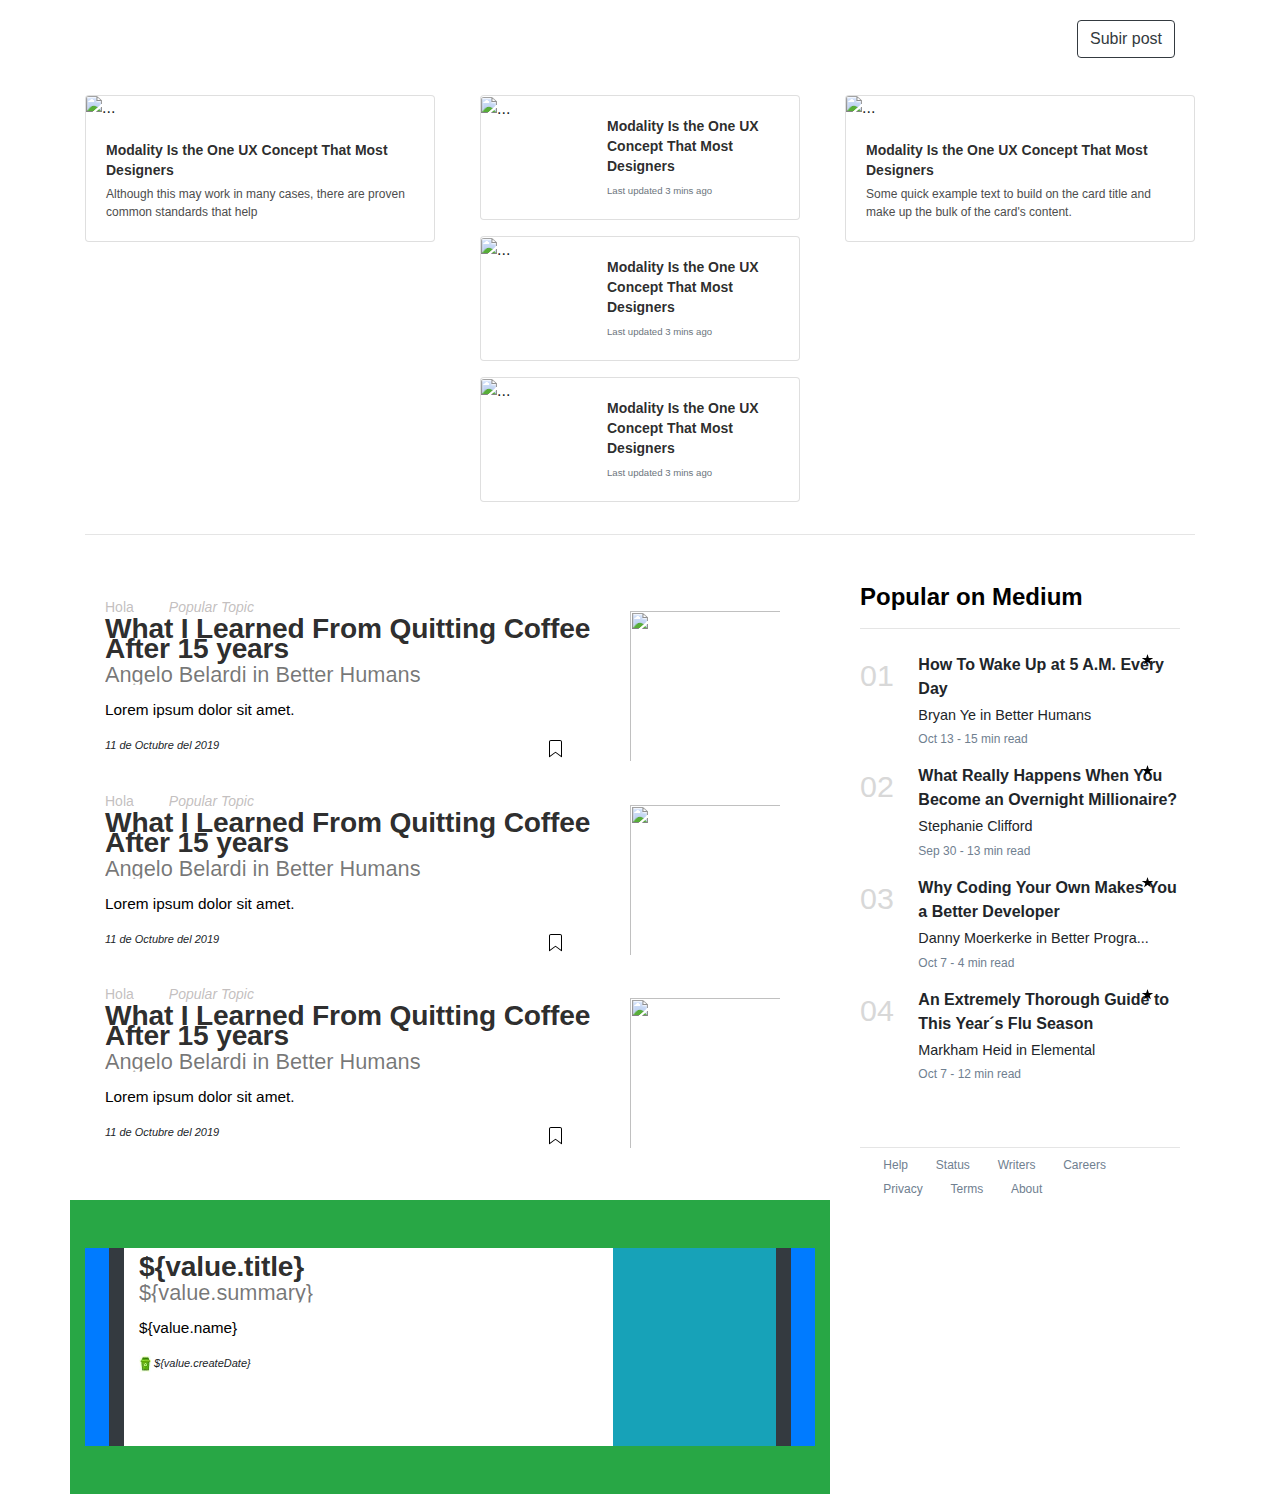
==== commit 2cf715fb: "[MOD] Modifying js" ====
--- a/index.html
+++ b/index.html
@@ -1,396 +1,398 @@
 <!DOCTYPE html>
 <html lang="en">
+
 <head>
-    <meta charset="UTF-8">
-    <meta name="viewport" content="width=device-width, initial-scale=1.0">
-    <meta http-equiv="X-UA-Compatible" content="ie=edge">
-    <title>Medium</title>
-    <link rel="stylesheet" href="https://stackpath.bootstrapcdn.com/bootstrap/4.3.1/css/bootstrap.min.css" />
-    <link rel="stylesheet" href="css/styles.css" />
+  <meta charset="UTF-8">
+  <meta name="viewport" content="width=device-width, initial-scale=1.0">
+  <meta http-equiv="X-UA-Compatible" content="ie=edge">
+  <title>Document</title>
+  <link rel="stylesheet" href="https://stackpath.bootstrapcdn.com/bootstrap/4.3.1/css/bootstrap.min.css" />
+  <link rel="stylesheet" href="css/styles.css" />
 </head>
+
 <body>
-    <!--START modal-->
-    <!--END modal-->
-
-    <!--START header-->
-    <div class="container container-nav-bar">
-        <div class="row header">
-            <div class="header-container col-12 m-lg-0 p-lg-0">
-                <div class="row">
-                    <div class="header-nav-container col-lg-4 col-12 d-flex justify-content-start m-lg-0 p-lg-0">
-                        <img class="logo" src="https://upload.wikimedia.org/wikipedia/commons/thumb/b/b1/Medium_logo_Wordmark_Black.svg/1280px-Medium_logo_Wordmark_Black.svg.png" alt="">
-                        <img class="logo-small" src="https://miro.medium.com/max/390/1*emiGsBgJu2KHWyjluhKXQw.png" alt="">
-                    </div>
-                    <div class="header-nav-button col-lg-6 col-12 d-lg-flex justify-content-lg-end d-flex justify-content-start m-lg-0 p-lg-0">
-                        <form class="form-inline my-2 my-lg-0">
-                            <input class="form-control mr-sm-2 border border-light button-style-header" type="Search Medium.." placeholder="Search Medium.." aria-label="Search Medium..">
-                            <button class="btn btn-outline-dark my-2 my-sm-0 button-style-header" type="submit">Search</button>
+
+  <!-- CONSEJO ALINEACION ISRA
+  <div class="container-fluid ">
+      <div class="row">
+        <div class="col-12 bg-dark px-5">
+          <div class="bg-light">
+            <h1>zxvzxcvzxcpx-5</h1>
+          </div>
+        </div>
+      </div>
+    </div>
+
+    <div class="container-fluid px-5">
+        <div class="row">
+          <div class="col-12 bg-dark ">
+            <div class="bg-light">
+              <h1>aasdfasdfasd</h1>
+            </div>
+          </div>
+        </div>
+      </div>
+-->
+   <!--START Este es el Modal-->
+   
+   <!--END Este es el Modal-->
+
+   <!--START Este es el header-->
+
+  <header class="container">
+    <div class="row">
+      <div class="header-container col-12 justify-content-lg-center">
+        <div class="header-nav-container">
+          <img class="logo" src="https://upload.wikimedia.org/wikipedia/commons/thumb/b/b1/Medium_logo_Wordmark_Black.svg/1280px-Medium_logo_Wordmark_Black.svg.png" alt="">
+          <img src="https://miro.medium.com/max/390/1*emiGsBgJu2KHWyjluhKXQw.png" alt="" class="logo-small">
+          <button type="button" id="callNewPostFormBtn" class="btn btn-outline-dark" data-toggle="modal" data-target="#newPost">Subir post</button>
+        </div>
+      </div>
+    </div> 
+  </header>
+
+          <!-- Modal -->
+          <div class="modal fade" id="newPost" tabindex="-1" role="dialog" aria-labelledby="exampleModalLabel"
+            aria-hidden="true">
+            <div class="modal-dialog modal-lg" role="document">
+              <div class="modal-content">
+                <div class="modal-header">
+                  <button type="button" class="close" data-dismiss="modal" aria-label="Close">
+                    <span aria-hidden="true">&times;</span>
+                  </button>
+                </div>
+                <div class="modal-body">
+                  <div class="container">
+                    <div class="row">
+                      <div class="col-12 mt-3">
+                        <h3>Crea tu post</h3>
+                        <form class="border rounded bg-light p-1" id="dataForm">
+                          <div class="form-group">
+                            <label>Título</label>
+                            <input id="title" name="title" type="text" class="form-control txtGuide"
+                              placeholder="Titulo de tu post" />
+                          </div>
+                          <div class="form-group">
+                            <label>Nombre</label>
+                            <input id="name" name="title" type="text" class="form-control txtGuide"
+                              placeholder="¿Como te llamas?" />
+                          </div>
+                          <div class="form-group">
+                            <label for="exampleInputPassword1">Descripción</label>
+                            <textarea class="form-control" id="preview" rows="3"
+                              placeholder="Describe en breve tu post"></textarea>
+                          </div>
+                          <div class="form-group" rows="5">
+                            <label for="exampleInputPassword1">Contenido del post</label>
+                            <textarea class="form-control" id="content" rows="3"
+                              placeholder="Ingresa tu post"></textarea>
+                          </div>
+                          <div class="form-group">
+                            <label>URL de la imagen</label>
+                            <input id="imgUrl" name="imgUrl" type="text" class="form-control txtGuide"
+                              placeholder="URL de tu imagen" />
+                          </div>
                         </form>
-                   </div>
-                    <div class="col-lg-2 col-12 d-lg-flex justify-content-lg-end d-flex justify-content-start m-lg-0 p-lg-0 ">
-                        <form class="form-inline my-2 mx-lg-4 my-lg-0">
-                            <button type="button" id="callNewPostFormBtn" class="btn btn-outline-dark button-style-header" data-toggle="modal" data-target="#newPost">Post upload</button>
-                            <form class="form-inline"></form>
-                        </form>
-                    </div>
-                </div>
-            </div>
-        </div>
-    </div>
-    <!--END header-->
-
-
-    <div class="content-wrapper m-0 p-0">
-
-        <!--START nav topics-->
-        <div class="container container-topics d-none d-lg-block">
-            <div class="row d-flex justify-content-around">
-                <div class="col-12">
-                    <ul class="nav row d-flex justify-content-around">
-                        <li class="nav-item">
-                            <a href="https://onezero.medium.com/" class="nav-link-item text-muted">ONEZERO</a>
-                        </li>
-                        <li class="nav-item">
-                            <a href="https://elemental.medium.com/" class="nav-link-item text-muted">ELEMENTAL</a>
-                        </li>
-                        <li class="nav-item">
-                            <a href="https://gen.medium.com/" class="nav-link-item text-muted">GEN</a>
-                        </li>
-                        <li class="nav-item">
-                            <a href="https://zora.medium.com/" class="nav-link-item text-muted">ZORA</a>
-                        </li>
-                        <li class="nav-item">
-                            <a href="https://forge.medium.com/" class="nav-link-item text-muted">FORGE</a>
-                        </li>
-                        <li class="nav-item">
-                            <a href="https://humanparts.medium.com/" class="nav-link-item text-muted">HUMAN</a>
-                        </li>
-                        <li class="nav-item">
-                            <a href="https://marker.medium.com/" class="nav-link-item text-muted">MARKER</a>
-                        </li>
-                        <li class="nav-item">
-                            <a href="https://medium.com/topic/self" class="nav-link-item text-muted">SELF</a>
-                        </li>
-                        <li class="nav-item">
-                            <a href="https://medium.com/topic/technology" class="nav-link-item text-muted">TECH</a>
-                        </li>
-                        <li class="nav-item">
-                            <a href="https://heated.medium.com/" class="nav-link-item text-muted">HEATED</a>
-                        </li>
-                        <li class="nav-item">
-                            <a href="https://modus.medium.com/" class="nav-link-item text-muted">MODUS</a>
-                        </li>
-                        <li class="nav-item">
-                            <a href="https://medium.com/topics" class="nav-link-item text-muted">MORE</a>
-                        </li>
-                        <li class="nav-item">
-                            <a href="https://medium.com/topic/startups" class="nav-link-item text-muted">STARTUPS</a>
-                        </li>
-                    </ul>
-                </div>
-            </div>
-        </div>
-        <!--END nav topics-->
-
-        <!--START principal content-->
-        <div class="container container-card-group">
-            <div class="row card-group-main">
-                <div class="card-main col-12 col-lg-4 mt-4 m-0 p-0">
-                    <div class="mb-3 card-img-principal"><img src="https://cdn-images-1.medium.com/focal/832/302/49/5/1*0GUrVNtd9-f9NOrhT0AgGA.png" alt="" class="card-img-top"></div>
-                    <div class="card-body-principal ml-lg-5 ml-md-2">
-                        <p class="card-title-principal mt-2">How to Change a Mind</p>
-                        <p class="card-summary-principal">Missy spent more than five years getting her husband to leave a cult, but the breakthrough was simple</p>
-                        <p class="card-autor-principal">Eleanor Gordon-Smith in Forge</p>
-                        <p class="card-create-pricipal">Oct 14 - 11 min read</p>
-                    </div>
-                </div>
-                <div class="card-group-inside col-12 col-lg-5 mt-4">
-                    <div class="card-inside">
-                        <div class="container contaioner-card-group-static">
-                            <div class="row ccard-group-main-static">
-                                <div class="card-main col-12">
-                                    <div class="row card-group-topics">
-                                        <div class="card-img-topics col-4">
-                                            <img class="mw-100" src="https://cdn-images-1.medium.com/focal/200/200/36/44/1*jxlB4nsmVO-f0Hde3BWCNA.jpeg" alt="">
-                                        </div>
-                                        <div class="card-content-topics col-8 ">
-                                            <p class="card-title-topics">Yes, Critical Black Joy Exists at Comic-Con</p>
-                                            <p class="card-autor-topics">Amari Boyd in ZORA</p>
-                                            <p class="card-create-topics">Oct 14 - 7 min read</p>
-                                        </div>
-                                    </div>
-                                </div>
-                            </div>
-                        </div>
-                    </div>
-                        <div class="card-inside">
-                        <div class="container contaioner-card-group-static">
-                            <div class="row ccard-group-main-static">
-                                <div class="card-main col-12">
-                                    <div class="row card-group-topics">
-                                        <div class="card-img-topics col-4">
-                                            <img class="mw-100" src="https://cdn-images-1.medium.com/focal/200/200/48/57/1*NfxQcQjiJVqR0O0-FxLn1A.jpeg" alt="">
-                                        </div>
-                                        <div class="card-content-topics col-8 ">
-                                            <p class="card-title-topics">How Immersion Into My Own Food Culture</p>
-                                            <p class="card-autor-topics">Melissa Guida-Richards in Zora</p>
-                                            <p class="card-create-topics">Oct 11 - 15 min read</p>
-                                        </div>
-                                    </div>
-                                </div>
-                            </div>
-                        </div>
-                        </div>
-                    <div class="card-inside">
-                        <div class="card-inside">
-                            <div class="container contaioner-card-group-static">
-                                <div class="row ccard-group-main-static">
-                                    <div class="card-main col-12">
-                                        <div class="row card-group-topics">
-                                            <div class="card-img-topics col-4">
-                                                <img class="mw-100" src="https://cdn-images-1.medium.com/focal/200/200/50/55/1*efGguWRt7qh-jDVKjFPTNQ.jpeg" alt="">
-                                            </div>
-                                            <div class="card-content-topics col-8 ">
-                                                <p class="card-title-topics">Is It Possible to Hack Into a Spacesuit?</p>
-                                                <p class="card-autor-topics">Wes O´Donnell in OneZero</p>
-                                                <p class="card-create-topics">Oct 4 - 5 min read</p>
-                                            </div>
-                                        </div>
-                                    </div>
-                                </div>
-                            </div>
-                        </div>
-                    </div>
-                </div>
-                <div class="card-main col-12 col-lg-3 mt-4 d-none d-lg-block">
-                    <div class="mb-3 card-img-principal"><img src="https://cdn-images-1.medium.com/focal/1008/444/63/28/1*Nj3OZx5JyCTHNhKVDTWOdQ.jpeg" alt="" class="card-img-top"></div>
-                    <div class="card-body-principal">
-                        <p class="card-title-principal-2 mt-2">The Complain Brag Is Even Worse</p>
-                        <p class="card-summary-principal">It’s annoying, but women in particular may have a hard time breaking the habit</p>
-                        <p class="card-autor-principal">Lauren Larson in Forge</p>
-                        <p class="card-create-pricipal">Oct 12 - 5 min read</p>
-                    </div>     
-                </div>
-            </div>
-        </div>
-        <!--END principal content-->
-
-        <!--START nav see all-->
-        <div class="container">
+                      </div>
+                    </div>
+                  </div>
+                </div>
+                <div class="modal-footer">
+                  <button type="button" id="submit-post" onclick="getDataFromButton()" class="btn btn-success"
+                    data-dismiss="modal">
+                    Enviar Post
+                  </button>
+                </div>
+              </div>
+            </div>
+          </div>
+
+    <!--START Este es el contenido principal/contenido fijo-->
+
+    <div class="container">
+      <div class="row">
+        <div class="col-12 col-lg-4 card-static">
+          <div class="card ">
+            <img src="https://miro.medium.com/max/2400/1*0lmoQm4MFCes3GCbZ65uhQ.jpeg" class="card-img-top" alt="...">
+            <div class="card-body">
+              <h5 class="card-title title-jquery-card">Modality Is the One UX Concept That Most Designers</h5>
+              <p class="card-text autor-jquery-card">Although this may work in many cases, there are proven common standards that help</p>
+            </div>
+          </div>
+        </div>
+        <div class="col-12 col-lg-4">
+          <div class="container">
             <div class="row">
-                <div class="col 12 d-flex justify-content-end mt-3 mb-0">
-                    <p id="button-see-all"><a href="https://medium.com/topic/editors-picks"></a>SEE ALL FEUTURED ›</p>
-                </div>
-            </div>
-        </div>
-        <hr class="line-bottom m-0 p-0 my-2">
-        <!--END nav see all-->
+              <div class="col-12">
+                <div class="card mb-3">
+                  <div class="row no-gutters">
+                    <div class="col-md-4">
+                      <img src="https://miro.medium.com/max/2000/1*ICJQ0kZSatZeZJBbqOTFRw.gif" class="card-img" alt="...">
+                    </div>
+                    <div class="col-md-8">
+                      <div class="card-body">
+                        <h5 class="card-title title-jquery-card">Modality Is the One UX Concept That Most Designers</h5>
+                        <p class="card-text autor-jquery-card"><small class="text-muted">Last updated 3 mins ago</small></p>
+                      </div>
+                    </div>
+                  </div>
+                </div>
+              </div>
+              <div class="col-12">
+                <div class="card mb-3">
+                  <div class="row no-gutters">
+                    <div class="col-md-4">
+                      <img src="https://miro.medium.com/max/1351/1*6OKsQ5Jg3oDP9iiNwWcKWQ.png" class="card-img" alt="...">
+                    </div>
+                    <div class="col-md-8">
+                      <div class="card-body">
+                        <h5 class="card-title title-jquery-card">Modality Is the One UX Concept That Most Designers</h5>
+                        <p class="card-text autor-jquery-card"><small class="text-muted">Last updated 3 mins ago</small></p>
+                      </div>
+                    </div>
+                  </div>
+                </div>
+              </div>
+              <div class="col-12">
+                <div class="card mb-3">
+                  <div class="row no-gutters">
+                    <div class="col-md-4">
+                      <img src="https://miro.medium.com/max/1200/1*36MELEhgZsPFuzlZvObnxA.gif" class="card-img" alt="...">
+                    </div>
+                    <div class="col-md-8">
+                      <div class="card-body">
+                        <h5 class="card-title title-jquery-card">Modality Is the One UX Concept That Most Designers</h5>
+                        <p class="card-text autor-jquery-card"><small class="text-muted">Last updated 3 mins ago</small></p>
+                      </div>
+                    </div>
+                  </div>
+                </div>
+              </div>
+            </div>
+          </div>
+        </div>
+        <div class="col-12 col-lg-4">
+          <div class="card">
+            <img src="https://miro.medium.com/max/1920/1*YFi6tI2XSykjDfBXzpyIOg.png" class="card-img-top" alt="...">
+            <div class="card-body">
+              <h5 class="card-title title-jquery-card">Modality Is the One UX Concept That Most Designers</h5>
+              <p class="card-text autor-jquery-card">Some quick example text to build on the card title and make up the bulk of the card's content.</p>
+            </div>
+          </div>
+        </div>
+      </div>
+    </div>
+
+  <!--END Este es el contenido principal/contenido fijo-->
+
+  <!--START Feature-->
+  <div class="container">
+    <div class="row">
+      <div class="feature-container col-12">
+          <p>
+            <span id="feature-paragraph"></span>
+            <hr>
+          </p>
+        </div>
+    </div>
+  </div>
+  
+  <!--END Feature-->
+
+  <!--START Interactive content-->
+  <section>
+    <div class="container">
+      <div class="row">
+        <div class="interactive-container col-12 col-lg-8">
+
+        <!--START CARD -->  
+        <div class="col-12 mt-2 mb-4"> <!--Feed-->
+          <div class="section-jquery">
+              <div class="article-jquery">
+                  <p class="tag-topic">Hola    &nbsp;&nbsp;&nbsp;&nbsp;&nbsp;&nbsp;&nbsp;&nbsp;<span><i>Popular Topic</i></span> </p>
+                  <p class="title-jquery" data-toggle="modal" data-target="#exampleModalScrollable" >What I Learned From Quitting Coffee After 15 years</p>
+                  <p class="summary-jquery">Angelo Belardi in Better Humans</p>
+                  <p class="autor-jquery">Lorem ipsum dolor sit amet.</p>
+                  <div class="buttom-jquery">
+                  <p class="createdate-jquery">
+                      <span class="create-jquery">11 de Octubre del 2019</span>
+                      <span class="svgIcon svgIcon--bookmark svgIcon--25px"><svg class="svgIcon-use" width="22" height="22"><path d="M19 6c0-1.1-.9-2-2-2H8c-1.1 0-2 .9-2 2v14.66h.012c.01.103.045.204.12.285a.5.5 0 0 0 .706.03L12.5 16.85l5.662 4.126a.508.508 0 0 0 .708-.03.5.5 0 0 0 .118-.285H19V6zm-6.838 9.97L7 19.636V6c0-.55.45-1 1-1h9c.55 0 1 .45 1 1v13.637l-5.162-3.668a.49.49 0 0 0-.676 0z" fill-rule="evenodd"></path></svg></span>
+                      </span>
+                      <span class="menu-jquery"></span>
+                  </p>
+                  </div>
+              </div>
+              <div class="img-jquery">
+                  <img class="img-url" src="https://cdn-images-1.medium.com/fit/c/304/312/1*U6X7P89peTqBVU72UYJK8Q.jpeg" alt="">
+              </div> 
+          </div>
+        </div>
+        <!--END CARD-->
+
+        <!--START CARD -->  
+        <div class="col-12 mt-2 mb-4"> <!--Feed-->
+          <div class="section-jquery">
+              <div class="article-jquery">
+                  <p class="tag-topic">Hola    &nbsp;&nbsp;&nbsp;&nbsp;&nbsp;&nbsp;&nbsp;&nbsp;<span><i>Popular Topic</i></span> </p>
+                  <p class="title-jquery" data-toggle="modal" data-target="#exampleModalScrollable" >What I Learned From Quitting Coffee After 15 years</p>
+                  <p class="summary-jquery">Angelo Belardi in Better Humans</p>
+                  <p class="autor-jquery">Lorem ipsum dolor sit amet.</p>
+                  <div class="buttom-jquery">
+                  <p class="createdate-jquery">
+                      <span class="create-jquery">11 de Octubre del 2019</span>
+                      <span class="svgIcon svgIcon--bookmark svgIcon--25px"><svg class="svgIcon-use" width="22" height="22"><path d="M19 6c0-1.1-.9-2-2-2H8c-1.1 0-2 .9-2 2v14.66h.012c.01.103.045.204.12.285a.5.5 0 0 0 .706.03L12.5 16.85l5.662 4.126a.508.508 0 0 0 .708-.03.5.5 0 0 0 .118-.285H19V6zm-6.838 9.97L7 19.636V6c0-.55.45-1 1-1h9c.55 0 1 .45 1 1v13.637l-5.162-3.668a.49.49 0 0 0-.676 0z" fill-rule="evenodd"></path></svg></span>
+                      </span>
+                      <span class="menu-jquery"></span>
+                  </p>
+                  </div>
+              </div>
+              <div class="img-jquery">
+                  <img class="img-url" src="https://cdn-images-1.medium.com/fit/c/304/312/1*U6X7P89peTqBVU72UYJK8Q.jpeg" alt="">
+              </div> 
+          </div>
+        </div>
+        <!--END CARD-->  
+
+        <!--START CARD -->  
+        <div class="col-12 mt-2 mb-4"> <!--Feed-->
+          <div class="section-jquery">
+              <div class="article-jquery">
+                  <p class="tag-topic">Hola    &nbsp;&nbsp;&nbsp;&nbsp;&nbsp;&nbsp;&nbsp;&nbsp;<span><i>Popular Topic</i></span> </p>
+                  <p class="title-jquery" data-toggle="modal" data-target="#exampleModalScrollable" >What I Learned From Quitting Coffee After 15 years</p>
+                  <p class="summary-jquery">Angelo Belardi in Better Humans</p>
+                  <p class="autor-jquery">Lorem ipsum dolor sit amet.</p>
+                  <div class="buttom-jquery">
+                  <p class="createdate-jquery">
+                      <span class="create-jquery">11 de Octubre del 2019</span>
+                      <span class="svgIcon svgIcon--bookmark svgIcon--25px"><svg class="svgIcon-use" width="22" height="22"><path d="M19 6c0-1.1-.9-2-2-2H8c-1.1 0-2 .9-2 2v14.66h.012c.01.103.045.204.12.285a.5.5 0 0 0 .706.03L12.5 16.85l5.662 4.126a.508.508 0 0 0 .708-.03.5.5 0 0 0 .118-.285H19V6zm-6.838 9.97L7 19.636V6c0-.55.45-1 1-1h9c.55 0 1 .45 1 1v13.637l-5.162-3.668a.49.49 0 0 0-.676 0z" fill-rule="evenodd"></path></svg></span>
+                      </span>
+                      <span class="menu-jquery"></span>
+                  </p>
+                  </div>
+              </div>
+              <div class="img-jquery">
+                  <img class="img-url" src="https://cdn-images-1.medium.com/fit/c/304/312/1*U6X7P89peTqBVU72UYJK8Q.jpeg" alt="">
+              </div> 
+          </div>
+        </div>
+        <!--END CARD-->  
         
-        <!--START subscriber-->
-        <div class="container ">
-            <div class="container-subscriber mb-3 m-0 p-0">
-                <div class="row m-0 p-0">
-                    <div class="col-md-3 col-12 m-0 p-0">
-                    <img class="justify-content-start card-img-subscriber mw-100" src="https://cdn-images-1.medium.com/max/800/1*b3nQCtGsY2BWPFO_sUVRrg.png" alt="...">
-                    <img class="justify-content-start card-img-subscriber-small mw-100" src="https://cdn-images-1.medium.com/max/375/1*tU-oRhmSFYhT1ssvkv40hA.png" alt="...">
-                    </div>
-                    <div class="col-md-9 col-12 card-content-subscriber">
-                    <div class="card-body">
-                        <h5 class="card-title-subscriber">Never miss a story</h5>
-                        <p class="card-text-subscriber my-3">Sign up for Medium’s Daily Digest and get the best of Medium, tailored for you.</p>
-                        <form class="form-inline mt-3">
-                            <input class="mr-sm-5 text-style-subscriber" type="Email Address" placeholder="Email Address" aria-label="Email Address">
-                            <button class="btn btn-dark my-2 my-sm-0 button-style-subscriber" type="submit">Sing up</button>
-                        </form>
-                    </div>
-                    </div>
-                </div>
-            </div>
-        </div>       
-        <!--END subscriber-->
-
-
-        <!--START static content-->
-        <!--
-        <div class="container">
-            <div class="row">
-                <div class="container-article-static col-lg-8">
-                    
-                </div>
-                <div class="container-popular-static col-lg-4">
-
-                </div>
-            </div>
-        </div>
-        -->
-        <div class="container">
-                <div class="row">
-                  <div class="interactive-container col-12 col-lg-8">
-          
-                  <!--START CARD -->  
-                  <div class="col-12 mt-2 mb-4"> <!--Feed-->
-                    <div class="section-jquery">
-                        <div class="article-jquery">
-                            <p class="tag-topic">Hola    &nbsp;&nbsp;&nbsp;&nbsp;&nbsp;&nbsp;&nbsp;&nbsp;<span><i>Popular Topic</i></span> </p>
-                            <p class="title-jquery" data-toggle="modal" data-target="#exampleModalScrollable" >What I Learned From Quitting Coffee After 15 years</p>
-                            <p class="summary-jquery">Angelo Belardi in Better Humans</p>
-                            <p class="autor-jquery">Lorem ipsum dolor sit amet.</p>
-                            <div class="buttom-jquery">
-                            <p class="createdate-jquery">
-                                <span class="create-jquery">11 de Octubre del 2019</span>
-                                <span class="svgIcon svgIcon--bookmark svgIcon--25px"><svg class="svgIcon-use" width="22" height="22"><path d="M19 6c0-1.1-.9-2-2-2H8c-1.1 0-2 .9-2 2v14.66h.012c.01.103.045.204.12.285a.5.5 0 0 0 .706.03L12.5 16.85l5.662 4.126a.508.508 0 0 0 .708-.03.5.5 0 0 0 .118-.285H19V6zm-6.838 9.97L7 19.636V6c0-.55.45-1 1-1h9c.55 0 1 .45 1 1v13.637l-5.162-3.668a.49.49 0 0 0-.676 0z" fill-rule="evenodd"></path></svg></span>
-                                </span>
-                                <span class="menu-jquery"></span>
-                            </p>
-                            </div>
-                        </div>
-                        <div class="img-jquery">
-                            <img class="img-url" src="https://cdn-images-1.medium.com/fit/c/304/312/1*U6X7P89peTqBVU72UYJK8Q.jpeg" alt="">
-                        </div> 
-                    </div>
-                  </div>
-                  <!--END CARD-->
-          
-                  <!--START CARD -->  
-                  <div class="col-12 mt-2 mb-4"> <!--Feed-->
-                    <div class="section-jquery">
-                        <div class="article-jquery">
-                            <p class="tag-topic">Hola    &nbsp;&nbsp;&nbsp;&nbsp;&nbsp;&nbsp;&nbsp;&nbsp;<span><i>Popular Topic</i></span> </p>
-                            <p class="title-jquery" data-toggle="modal" data-target="#exampleModalScrollable" >What I Learned From Quitting Coffee After 15 years</p>
-                            <p class="summary-jquery">Angelo Belardi in Better Humans</p>
-                            <p class="autor-jquery">Lorem ipsum dolor sit amet.</p>
-                            <div class="buttom-jquery">
-                            <p class="createdate-jquery">
-                                <span class="create-jquery">11 de Octubre del 2019</span>
-                                <span class="svgIcon svgIcon--bookmark svgIcon--25px"><svg class="svgIcon-use" width="22" height="22"><path d="M19 6c0-1.1-.9-2-2-2H8c-1.1 0-2 .9-2 2v14.66h.012c.01.103.045.204.12.285a.5.5 0 0 0 .706.03L12.5 16.85l5.662 4.126a.508.508 0 0 0 .708-.03.5.5 0 0 0 .118-.285H19V6zm-6.838 9.97L7 19.636V6c0-.55.45-1 1-1h9c.55 0 1 .45 1 1v13.637l-5.162-3.668a.49.49 0 0 0-.676 0z" fill-rule="evenodd"></path></svg></span>
-                                </span>
-                                <span class="menu-jquery"></span>
-                            </p>
-                            </div>
-                        </div>
-                        <div class="img-jquery">
-                            <img class="img-url" src="https://cdn-images-1.medium.com/fit/c/304/312/1*U6X7P89peTqBVU72UYJK8Q.jpeg" alt="">
-                        </div> 
-                    </div>
-                  </div>
-                  <!--END CARD-->  
-          
-                  <!--START CARD -->  
-                  <div class="col-12 mt-2 mb-4"> <!--Feed-->
-                    <div class="section-jquery">
-                        <div class="article-jquery">
-                            <p class="tag-topic">Hola    &nbsp;&nbsp;&nbsp;&nbsp;&nbsp;&nbsp;&nbsp;&nbsp;<span><i>Popular Topic</i></span> </p>
-                            <p class="title-jquery" data-toggle="modal" data-target="#exampleModalScrollable" >What I Learned From Quitting Coffee After 15 years</p>
-                            <p class="summary-jquery">Angelo Belardi in Better Humans</p>
-                            <p class="autor-jquery">Lorem ipsum dolor sit amet.</p>
-                            <div class="buttom-jquery">
-                            <p class="createdate-jquery">
-                                <span class="create-jquery">11 de Octubre del 2019</span>
-                                <span class="svgIcon svgIcon--bookmark svgIcon--25px"><svg class="svgIcon-use" width="22" height="22"><path d="M19 6c0-1.1-.9-2-2-2H8c-1.1 0-2 .9-2 2v14.66h.012c.01.103.045.204.12.285a.5.5 0 0 0 .706.03L12.5 16.85l5.662 4.126a.508.508 0 0 0 .708-.03.5.5 0 0 0 .118-.285H19V6zm-6.838 9.97L7 19.636V6c0-.55.45-1 1-1h9c.55 0 1 .45 1 1v13.637l-5.162-3.668a.49.49 0 0 0-.676 0z" fill-rule="evenodd"></path></svg></span>
-                                </span>
-                                <span class="menu-jquery"></span>
-                            </p>
-                            </div>
-                        </div>
-                        <div class="img-jquery">
-                            <img class="img-url" src="https://cdn-images-1.medium.com/fit/c/304/312/1*U6X7P89peTqBVU72UYJK8Q.jpeg" alt="">
-                        </div> 
-                    </div>
-                  </div>
-                  <!--END CARD-->  
+
+        </div>
+        <div class="static-aside col-12 col-lg-4"> <!--Esta es fija-->  
+        <!--START ASIDE-->
+          <div class="container-fluid">
+            <div class="">
+              <div class="text-title-content">
+                <h4><b>Popular on Medium</b></h4>
+              </div>
+              <hr class="mb-4">
+              <div class="row">
+                <div class="col-2 mt-0">
+                  <p class="number-size">01</p>
+                </div>
+                <div class="col-10">
+                  <p class="text-title mb-1"><b>How To Wake Up at 5 A.M. Every Day</b></p>
+                  <p class="text-body mb-1">Bryan Ye in Better Humans</p>
+                  <p class="text-body-date">Oct 13 - 15 min read <span class="u-paddingLeft4"><span class="svgIcon svgIcon--star svgIcon--15px"><svg class="svgIcon-use" width="15" height="15"><path d="M7.438 2.324c.034-.099.09-.099.123 0l1.2 3.53a.29.29 0 0 0 .26.19h3.884c.11 0 .127.049.038.111L9.8 8.327a.271.271 0 0 0-.099.291l1.2 3.53c.034.1-.011.131-.098.069l-3.142-2.18a.303.303 0 0 0-.32 0l-3.145 2.182c-.087.06-.132.03-.099-.068l1.2-3.53a.271.271 0 0 0-.098-.292L2.056 6.146c-.087-.06-.071-.112.038-.112h3.884a.29.29 0 0 0 .26-.19l1.2-3.52z"></path></svg></span></span></p>
+                </div>
+              </div>
+              <div class="row">
+                <div class="col-2 mt-0">
+                  <p class="number-size">02</p>
+                </div>
+                <div class="col-10">
+                  <p class="text-title mb-1"><b>What Really Happens When You Become an Overnight Millionaire?</b></p>
+                  <p class="text-body mb-1">Stephanie Clifford</p>
+                  <p class="text-body-date">Sep 30 - 13 min read <span class="u-paddingLeft4"><span class="svgIcon svgIcon--star svgIcon--15px"><svg class="svgIcon-use" width="15" height="15"><path d="M7.438 2.324c.034-.099.09-.099.123 0l1.2 3.53a.29.29 0 0 0 .26.19h3.884c.11 0 .127.049.038.111L9.8 8.327a.271.271 0 0 0-.099.291l1.2 3.53c.034.1-.011.131-.098.069l-3.142-2.18a.303.303 0 0 0-.32 0l-3.145 2.182c-.087.06-.132.03-.099-.068l1.2-3.53a.271.271 0 0 0-.098-.292L2.056 6.146c-.087-.06-.071-.112.038-.112h3.884a.29.29 0 0 0 .26-.19l1.2-3.52z"></path></svg></span></span></p>
+                </div>
+              </div>
+              <div class="row">
+                <div class="col-2 mt-0">
+                  <p class="number-size">03</p>
+                </div>
+                <div class="col-10">
+                  <p class="text-title mb-1"><b>Why Coding Your Own Makes You a Better Developer</b></p>
+                  <p class="text-body mb-1">Danny Moerkerke in Better Progra...</p>
+                  <p class="text-body-date">Oct 7 - 4 min read <span class="u-paddingLeft4"><span class="svgIcon svgIcon--star svgIcon--15px"><svg class="svgIcon-use" width="15" height="15"><path d="M7.438 2.324c.034-.099.09-.099.123 0l1.2 3.53a.29.29 0 0 0 .26.19h3.884c.11 0 .127.049.038.111L9.8 8.327a.271.271 0 0 0-.099.291l1.2 3.53c.034.1-.011.131-.098.069l-3.142-2.18a.303.303 0 0 0-.32 0l-3.145 2.182c-.087.06-.132.03-.099-.068l1.2-3.53a.271.271 0 0 0-.098-.292L2.056 6.146c-.087-.06-.071-.112.038-.112h3.884a.29.29 0 0 0 .26-.19l1.2-3.52z"></path></svg></span></span></p>
                   
-          
-                  </div>
-                  <div class="static-aside col-12 col-lg-4"> <!--Esta es fija-->  
-                  <!--START ASIDE-->
-                    <div class="container-fluid">
-                      <div class="">
-                        <div class="text-title-content">
-                          <h4><b>Popular on Medium</b></h4>
-                        </div>
-                        <hr class="mb-4">
-                        <div class="row">
-                          <div class="col-2 mt-0">
-                            <p class="number-size">01</p>
-                          </div>
-                          <div class="col-10">
-                            <p class="text-title mb-1"><b>How To Wake Up at 5 A.M. Every Day</b></p>
-                            <p class="text-body mb-1">Bryan Ye in Better Humans</p>
-                            <p class="text-body-date">Oct 13 - 15 min read <span class="u-paddingLeft4"><span class="svgIcon svgIcon--star svgIcon--15px"><svg class="svgIcon-use" width="15" height="15"><path d="M7.438 2.324c.034-.099.09-.099.123 0l1.2 3.53a.29.29 0 0 0 .26.19h3.884c.11 0 .127.049.038.111L9.8 8.327a.271.271 0 0 0-.099.291l1.2 3.53c.034.1-.011.131-.098.069l-3.142-2.18a.303.303 0 0 0-.32 0l-3.145 2.182c-.087.06-.132.03-.099-.068l1.2-3.53a.271.271 0 0 0-.098-.292L2.056 6.146c-.087-.06-.071-.112.038-.112h3.884a.29.29 0 0 0 .26-.19l1.2-3.52z"></path></svg></span></span></p>
-                          </div>
-                        </div>
-                        <div class="row">
-                          <div class="col-2 mt-0">
-                            <p class="number-size">02</p>
-                          </div>
-                          <div class="col-10">
-                            <p class="text-title mb-1"><b>What Really Happens When You Become an Overnight Millionaire?</b></p>
-                            <p class="text-body mb-1">Stephanie Clifford</p>
-                            <p class="text-body-date">Sep 30 - 13 min read <span class="u-paddingLeft4"><span class="svgIcon svgIcon--star svgIcon--15px"><svg class="svgIcon-use" width="15" height="15"><path d="M7.438 2.324c.034-.099.09-.099.123 0l1.2 3.53a.29.29 0 0 0 .26.19h3.884c.11 0 .127.049.038.111L9.8 8.327a.271.271 0 0 0-.099.291l1.2 3.53c.034.1-.011.131-.098.069l-3.142-2.18a.303.303 0 0 0-.32 0l-3.145 2.182c-.087.06-.132.03-.099-.068l1.2-3.53a.271.271 0 0 0-.098-.292L2.056 6.146c-.087-.06-.071-.112.038-.112h3.884a.29.29 0 0 0 .26-.19l1.2-3.52z"></path></svg></span></span></p>
-                          </div>
-                        </div>
-                        <div class="row">
-                          <div class="col-2 mt-0">
-                            <p class="number-size">03</p>
-                          </div>
-                          <div class="col-10">
-                            <p class="text-title mb-1"><b>Why Coding Your Own Makes You a Better Developer</b></p>
-                            <p class="text-body mb-1">Danny Moerkerke in Better Progra...</p>
-                            <p class="text-body-date">Oct 7 - 4 min read <span class="u-paddingLeft4"><span class="svgIcon svgIcon--star svgIcon--15px"><svg class="svgIcon-use" width="15" height="15"><path d="M7.438 2.324c.034-.099.09-.099.123 0l1.2 3.53a.29.29 0 0 0 .26.19h3.884c.11 0 .127.049.038.111L9.8 8.327a.271.271 0 0 0-.099.291l1.2 3.53c.034.1-.011.131-.098.069l-3.142-2.18a.303.303 0 0 0-.32 0l-3.145 2.182c-.087.06-.132.03-.099-.068l1.2-3.53a.271.271 0 0 0-.098-.292L2.056 6.146c-.087-.06-.071-.112.038-.112h3.884a.29.29 0 0 0 .26-.19l1.2-3.52z"></path></svg></span></span></p>
-                            
-                          </div>
-                        </div>
-                        <div class="row">
-                          <div class="col-2 mt-0">
-                            <p class="number-size">04</p>
-                          </div>
-                          <div class="col-10">
-                            <p class="text-title mb-1"><b>An Extremely Thorough Guide to This Year´s Flu Season</b></p>
-                            <p class="text-body mb-1">Markham Heid in Elemental</p>
-                            <p class="text-body-date">Oct 7 - 12 min read <span class="u-paddingLeft4"><span class="svgIcon svgIcon--star svgIcon--15px"><svg class="svgIcon-use" width="15" height="15"><path d="M7.438 2.324c.034-.099.09-.099.123 0l1.2 3.53a.29.29 0 0 0 .26.19h3.884c.11 0 .127.049.038.111L9.8 8.327a.271.271 0 0 0-.099.291l1.2 3.53c.034.1-.011.131-.098.069l-3.142-2.18a.303.303 0 0 0-.32 0l-3.145 2.182c-.087.06-.132.03-.099-.068l1.2-3.53a.271.271 0 0 0-.098-.292L2.056 6.146c-.087-.06-.071-.112.038-.112h3.884a.29.29 0 0 0 .26-.19l1.2-3.52z"></path></svg></span></span></p>
-                          </div>
-                        </div>
-                        <hr class="mt-5 mb-1">
-                        <span class="text-body-top">&nbsp;&nbsp;&nbsp;&nbsp;&nbsp;&nbsp; Help &nbsp;&nbsp;&nbsp;&nbsp;&nbsp;&nbsp;</span>
-                        <span class="text-body-top">Status &nbsp;&nbsp;&nbsp;&nbsp;&nbsp;&nbsp;</span>
-                        <span class="text-body-top">Writers &nbsp;&nbsp;&nbsp;&nbsp;&nbsp;&nbsp;</span>
-                        <span class="text-body-top">Careers &nbsp;&nbsp;&nbsp;&nbsp;&nbsp;&nbsp;</span>
-                        <br>
-                        <span class="text-body-top">&nbsp;&nbsp;&nbsp;&nbsp;&nbsp;&nbsp; Privacy &nbsp;&nbsp;&nbsp;&nbsp;&nbsp;&nbsp;</span>
-                        <span class="text-body-top">Terms &nbsp;&nbsp;&nbsp;&nbsp;&nbsp;&nbsp;</span>
-                        <span class="text-body-top">About &nbsp;&nbsp;&nbsp;&nbsp;&nbsp;&nbsp;</span>
-                      </div>
-                    </div>
-                  <!--END ASIDE-->
-                  </div>
-                </div>
-              </div>
-        <!--END static content-->
-
-
-        <!--START dynamic content-->
-        <div class="container">
-                <div class="row">
-                    <div class="container-article-dynamic col-lg-8">
+                </div>
+              </div>
+              <div class="row">
+                <div class="col-2 mt-0">
+                  <p class="number-size">04</p>
+                </div>
+                <div class="col-10">
+                  <p class="text-title mb-1"><b>An Extremely Thorough Guide to This Year´s Flu Season</b></p>
+                  <p class="text-body mb-1">Markham Heid in Elemental</p>
+                  <p class="text-body-date">Oct 7 - 12 min read <span class="u-paddingLeft4"><span class="svgIcon svgIcon--star svgIcon--15px"><svg class="svgIcon-use" width="15" height="15"><path d="M7.438 2.324c.034-.099.09-.099.123 0l1.2 3.53a.29.29 0 0 0 .26.19h3.884c.11 0 .127.049.038.111L9.8 8.327a.271.271 0 0 0-.099.291l1.2 3.53c.034.1-.011.131-.098.069l-3.142-2.18a.303.303 0 0 0-.32 0l-3.145 2.182c-.087.06-.132.03-.099-.068l1.2-3.53a.271.271 0 0 0-.098-.292L2.056 6.146c-.087-.06-.071-.112.038-.112h3.884a.29.29 0 0 0 .26-.19l1.2-3.52z"></path></svg></span></span></p>
+                </div>
+              </div>
+              <hr class="mt-5 mb-1">
+              <span class="text-body-top">&nbsp;&nbsp;&nbsp;&nbsp;&nbsp;&nbsp; Help &nbsp;&nbsp;&nbsp;&nbsp;&nbsp;&nbsp;</span>
+              <span class="text-body-top">Status &nbsp;&nbsp;&nbsp;&nbsp;&nbsp;&nbsp;</span>
+              <span class="text-body-top">Writers &nbsp;&nbsp;&nbsp;&nbsp;&nbsp;&nbsp;</span>
+              <span class="text-body-top">Careers &nbsp;&nbsp;&nbsp;&nbsp;&nbsp;&nbsp;</span>
+              <br>
+              <span class="text-body-top">&nbsp;&nbsp;&nbsp;&nbsp;&nbsp;&nbsp; Privacy &nbsp;&nbsp;&nbsp;&nbsp;&nbsp;&nbsp;</span>
+              <span class="text-body-top">Terms &nbsp;&nbsp;&nbsp;&nbsp;&nbsp;&nbsp;</span>
+              <span class="text-body-top">About &nbsp;&nbsp;&nbsp;&nbsp;&nbsp;&nbsp;</span>
+            </div>
+          </div>
+        <!--END ASIDE-->
+        </div>
+      </div>
+    </div>
+  </section>
+  <!--END Interactive content-->
+
+  <!--START Article dynamic-->
+  <section>
+    <div class="container">
+      <div class="row">
+        <div class="new-article-container bg-success content-wrapper col-12 col-lg-8">
+          <div class="new-articlecard bg-primary px-4 col-lg-12">
+
+
+            <div class="sectionJquery bg-dark col-lg-12 my-5">
+              <div class="articleJquery bg-white pt-2 col-9"> 
+                <p class="title-jquery">${value.title}</p>
+                <p class="summary-jquery">${value.summary}</p>
+                <p class="autor-jquery">${value.name}</p>
+                <div class="buttom-jquery">
+                  <p class="createdate-jquery">
+                    <span id="${index}" class="postIdentifier"><img src="images/trash-icon.jpg" title="Eliminar Post"></span>
+                    <span class="create-jquery">${value.createDate}</span>              
+                  </p>
+                </div>
+              </div>
+              <div class="imgJquery bg-info p-0 col-3">
+                <img class="imgUrl" src="${value.imgUrl}" alt="">
+              </div>
+            </div>
+
+
+
+
+
+          </div>
+        </div> 
+      </div>
+    </div>
+  </section>
+  <!--END Article dynamic-->
+  
+
+<script src="js/jquery-3.4.1.min.js"></script>
+  <script src="https://code.jquery.com/jquery-3.4.1.min.js"
+    integrity="sha256-CSXorXvZcTkaix6Yvo6HppcZGetbYMGWSFlBw8HfCJo=" crossorigin="anonymous">
+    </script>
     
-                    </div>
-                    <div class="container-popular-dynamic col-lg-4 d-none d-lg-block">
-    
-                    </div>
-                </div>
-            </div>
-        <!--END dynamic content-->
-
-        </div>
-
- 
-
-    
-<script src="https://code.jquery.com/jquery-3.4.1.min.js"
-integrity="sha256-CSXorXvZcTkaix6Yvo6HppcZGetbYMGWSFlBw8HfCJo=" crossorigin="anonymous">
-</script>
-<script src="https://stackpath.bootstrapcdn.com/bootstrap/4.3.1/js/bootstrap.min.js"></script>
-<script src="https://stackpath.bootstrapcdn.com/bootstrap/4.3.1/js/bootstrap.bundle.min.js"></script>
-<script src="js/main.js"></script>
+  <script src="https://stackpath.bootstrapcdn.com/bootstrap/4.3.1/js/bootstrap.min.js"></script>
+  <script src="https://stackpath.bootstrapcdn.com/bootstrap/4.3.1/js/bootstrap.bundle.min.js"></script>
+  <script src="js/main.js"></script>
 </body>
-</html>+
+</html>
+
+
--- a/css/styles.css
+++ b/css/styles.css
@@ -1,405 +1,320 @@
 *{
-    padding: 0;
-    margin: 0;
-    box-sizing: border-box;
-}
-
-/* START header*/
+  padding: 0;
+  margin: 0;
+  box-sizing: border-box;
+}
+/*START Este es el header*/
+@media only screen and (max-width: 1000px){
+.logo{
+  display: none;
+}
+} 
+@media only screen and (min-width: 1000px){
+.logo-small{
+  display: none;
+}
+}
+.logo-small{
+  margin-top: 10px;
+  background-size: 70px;
+  width: 70px;
+height: 70px;
+}  
+
 .header-nav-container{
-    height: 70px;
-}
-
-.header-nav-button{
-}
-
-.button-style-header{
-    font-family: Arial;
-    font-size: 14px;
-    font-weight: 100;
-}
-
-@media only screen and (max-width: 1000px){
-    .logo{
-      display: none;
-    }
+  /* background-color: aqua; */
+  height: 80px;
+  margin-bottom: 15px;
+  position: relative;
+}
+.nav-container{
+  /* background-color: red; */
+  height: 50px;
+  margin-bottom: 15px;
+  color: rgba(0,0,0,.54);
+  font-family: 'Lucida Sans', 'Lucida Sans Regular', 'Lucida Grande', 'Lucida Sans Unicode', Geneva, Verdana, sans-serif;
+  font-style: none;
+  justify-content: space-around;
+}
+.logo{
+  height: 20px;
+  margin: 25px;
+}
+.btn-outline-dark{
+  position: absolute;
+  right: 20px;
+  top: 20px;
+}
+/*END Este es el header*/
+/* START Este es el contenido principal/contenido fijo */
+.principal-container{
+  margin-bottom: 15px;
+}
+.main-card-container{
+  /* background-color: blueviolet;
+  height: 200px; */
+  margin-bottom: 15px;
+  display: flex;
+  flex-direction: column;
+}
+.principal-card{
+  flex-direction: column;
+  /* background-color: pink; */
+  height: 67px;
+}
+.feature-card-container{
+  /* background-color: blue; */
+  height: 200px;
+}
+/* END Este es el contenido principal/contenido fijo */
+/* START Feature */
+.feature-container{
+  /* background-color: darkgoldenrod; */
+  height: 50px;
+  margin-bottom: 15px;
+}
+/* START Feature */
+/* START Interactive content */
+/* .interactive-card{
+  background-color: hotpink;
+  height: 200px;
+  margin-bottom: 15px;
+} */
+.static-card{
+  /* background-color: lightgreen;*/
+  height: 200px;
+  margin-bottom: 15px; 
+}
+/* START Interactive content */
+/* START Article dynamic */
+.new-article-card{
+/*  background-color: lightsalmon;*/
+  height: 200px;
+}
+/* END Article dynamic */
+/* START CARD fit */
+.feed-jquery{
+max-width:528px;
+max-height:171px;
+}
+.section-jquery{
+display: flex;
+justify-content: center;
+/* max-width:528px;
+max-height:171px; */
+
+}
+.article-jquery{
+padding: 5px;
+}
+.tag-topic{
+--x-height-multiplier: 0;
+--baseline-multiplier: 0;
+font-family: medium-content-sans-serif-font,-apple-system,BlinkMacSystemFont,"Segoe UI",Roboto,Oxygen,Ubuntu,Cantarell,"Open Sans","Helvetica Neue",sans-serif;
+letter-spacing: 0;
+font-weight: 400;
+font-style: normal;
+text-rendering: optimizeLegibility;
+-webkit-font-smoothing: antialiased;
+color: rgba(177, 172, 172, 0.774);
+visibility: visible;
+line-height: 20px;
+font-size: 14px;
+text-align: left;
+display: flex;
+-webkit-box-align: center;
+align-items: center;
+margin-top: 1px;
+margin-bottom: 1px;
+text-transform: capitalize;
+}
+.title-jquery{
+margin: 0;
+margin-bottom: 5px;
+color: rgba(0,0,0,.84);
+font-family: medium-content-sans-serif-font,"Lucida Grande","Lucida Sans Unicode","Lucida Sans",Geneva,Arial,sans-serif;
+font-size: 2.2vw;
+line-height: 20px;
+transform: translateY(.96px);
+letter-spacing: -.17px;
+font-weight: 600;
+max-height: 40px;
+text-overflow: ellipsis;
+/* Meter el texto en un contenido*/
+}
+.summary-jquery{
+text-align: left;
+margin-top: 2px;
+margin-bottom: 15px;
+color: rgba(0,0,0,.54);
+overflow: hidden!important;
+  max-height: 40px!important;
+  text-overflow: ellipsis!important;
+  display: -webkit-box!important;
+  -webkit-line-clamp: 2!important;
+  -webkit-box-orient: vertical;
+font-family: medium-content-sans-serif-font,"Lucida Grande","Lucida Sans Unicode","Lucida Sans",Geneva,Arial,sans-serif;
+font-size: 1.7vw;
+line-height: 20px;
+transform: translateY(1.52px);
+font-weight: 400;
+overflow: hidden;
+max-height: 40px;
+text-overflow: ellipsis;
+display: -webkit-box;
+-webkit-line-clamp: 2;
+-webkit-box-orient: vertical;
+}
+.autor-jquery{
+font-size: 1.2vw;
+  font-family: medium-content-sans-serif-font,"Lucida Grande","Lucida Sans Unicode","Lucida Sans",Geneva,Arial,sans-serif;
+  color:black;
+  border-top: 4px;
+  border-bottom: 1px;
+  margin-top: 1px;
+}
+.createdate-jquery{
+margin-top: 2px;
+margin-bottom: 2px;
+font-family: medium-content-sans-serif-font,"Lucida Grande","Lucida Sans Unicode","Lucida Sans",Geneva,Arial,sans-serif;
+font-style: italic;
+font-size: 11px;
+align-content: center;
+}
+.img-jquery{
+height: 150px;
+line-height: 150px;
+padding: 10px;
+margin: 5px;
+}
+.img-url{
+margin: 0;
+top: 50%;
+padding:5px;
+line-height: 20px;
+-webkit-box-flex: 0;
+flex: 0 0 auto;
+margin-right: 0;
+width: 160px;
+height: 160px;
+background-position: 50% 50% ;
+}
+.svg-jquery{
+display: inline-block;
+height: 10px;
+width: 10px;
+}
+.buttom-jquery{
+position: relative;
+}
+.svgIcon-use{
+position: absolute;
+right: 40px;
+top: -1px; 
 } 
-
-@media only screen and (min-width: 1000px){
-    .logo-small{
-      display: none;
-    }
-}
-
-.logo-small{
-    margin-top: 10px;
-    background-size: 50px;
-    width: 50px;
-    height: 50px;
-} 
-
-.logo{
-    height: 23px;
-    margin: 28px;
-}
-/* END header*/
-
-/* START nav topics*/
-.nav-link-item{
-    height: 70px;
-    /* background-color: blue; */
-}
-
-.nav-link-item{
-    font-family: Verdana;
-    font-size: 13px;
-    font-weight: 100;
-}
-/* START nav topics*/
-
-/* START principal content*/
-.card-body-principal{
-    font-family: open sans;
-}
-
-.card-title-principal{
-    font-weight: 600;   
-    font-size: 20px;
-}
-
-.card-summary-principal{
-    font-size: 14px;
-    color: rgba(0, 0, 0, 0.502);
-    margin-top: -15px;
-}
-
-.card-autor-principal{
-    font-size: 13px;
-    color: rgba(0, 0, 0, 0.735);
-    font-weight: 600;
-    margin-top: 5px;
-}
-
-.card-create-pricipal{
-    font-size: 13px;
-    color: rgba(0, 0, 0, 0.502);
-    font-weight: 500;
-    margin-top: -13px;
-}
-
-.card-group-inside{
-    font-family: open sans;
-}
-
-.card-group-topics{
-    display: flex;
-    align-items: center;
-}
-
-.card-title-topics{
-    font-weight: 600;   
-    font-size: 15px;
-    margin-top: 5px;
-}
-
-.card-autor-topics{
-    font-size: 12px;
-    color: rgba(0, 0, 0, 0.735);
-    font-weight: 600;
-    margin-top: 10px;
-}
-
-.card-create-topics{
-    font-size: 12px;
-    color: rgba(0, 0, 0, 0.502);
-    font-weight: 600;
-    margin-top: -13px;
-}
-
-.card-title-principal-2{
-    font-weight: 600;   
-    font-size: 18px;
-}
-/* END principal content*/
-
-/* START nav se all*/
-#button-see-all{
-    font-family: Arial;
-    font-size: 13px;
-    font-weight: 80;
-    color: #018f69!important;
-    /* letter-spacing: 1px; */
-    font-stretch: condensed;
-    font-size-adjust: 0.58;
-}
-
-.line-bottom{
-    border-top: 0.5px solid rgba(0, 0, 0, 0.687);
-  }
-/* END nav se all*/
-
-/* START subscriber*/
-@media only screen and (max-width: 1000px){
-    .card-img-subscriber{
-      display: none;
-    }
-} 
-
-@media only screen and (min-width: 1000px){
-    .card-img-subscriber-small{
-      display: none;
-    }
-}
-.container-subscriber{
-    background-color: rgb(252, 252, 252);
-}
-
-.card-content-subscriber{
-    display: flex;
-    align-items: center
-}
-
-.card-title-subscriber{
-    font-family: times new;
-    font-size: 45px;
-    font-weight: 100;
-
-}
-
-.card-text-subscriber{
-    font-family: arial;
-    font-size: 18px;
-    color: rgba(0, 0, 0, 0.502);
-}
-
-.button-style-subscriber{
-    font-family: Arial;
-    font-size: 14px;
-    font-weight: 100;
-}
-
-.text-style-subscriber{
-    font-family: verdana;
-    font-size: 18px;
-    font-weight: 100;
-    color: rgba(0, 0, 0, 0.714);
-}
-/* END subscriber*/
-
-
-/* START static container*/
-.container-article-static{
-    height: 100px;
-    background-color: aquamarine;
-}
-
-.container-popular-static{
-    height: 100px;
-    background-color: blue;
-}
-/* START static container*/
-
-/* START dynamic container*/
-.container-article-dynamic{
-    height: 100px;
-    background-color: palegreen;
-}
-
-.container-popular-dynamic{
-    height: 100px;
-    background-color: sandybrown;
-}
-/* START dynamic container*/
-
-/*------------
---------------
---------------
-------------*/
-
+* {
+  box-sizing: border-box;
+}
+.section-jquery {
+  transition: transform .5s;
+  
+  
+}
+.section-jquery:hover {
+  -ms-transform: scale(1.08); /* IE 9 */
+  -webkit-transform: scale(1.08); /* Safari 3-8 */
+  transform: scale(1.08);
+   
+}
+/* END CARD fit */
 /* START STYLE Aside*/
 .text-title-content{
-    color: black;
-    font-family: 'Lucida Sans', 'Lucida Sans Regular', 'Lucida Grande', 'Lucida Sans Unicode', Geneva, Verdana, sans-serif;
+  color: black;
+  font-family: 'Lucida Sans', 'Lucida Sans Regular', 'Lucida Grande', 'Lucida Sans Unicode', Geneva, Verdana, sans-serif;
+}
+hr{
+  border-width: 1px;
+}
+.number-size{
+  color: #D8D8D8;
+  font-size: 1.9rem;
+}
+.text-title{
+  font-family: 'Lucida Sans', 'Lucida Sans Regular', 'Lucida Grande', 'Lucida Sans Unicode', Geneva, Verdana, sans-serif;
+  font-size: 1rem;
+}
+.text-body{
+  font-family: 'Lucida Sans', 'Lucida Sans Regular', 'Lucida Grande', 'Lucida Sans Unicode', Geneva, Verdana, sans-serif;
+  font-size: 0.9rem;
+}
+.text-body-date{
+  font-family: 'Lucida Sans', 'Lucida Sans Regular', 'Lucida Grande', 'Lucida Sans Unicode', Geneva, Verdana, sans-serif;
+  color: slategrey;
+  font-size: 0.75rem;
+}
+.text-body-top{
+  font-family: 'Lucida Sans', 'Lucida Sans Regular', 'Lucida Grande', 'Lucida Sans Unicode', Geneva, Verdana, sans-serif;
+  color: slategrey;
+  font-size: 0.75rem;
+}
+/*END STYLE Aside*/
+
+/* START Cards statics*/
+.title-jquery-card{
+  margin: 0;
+  margin-bottom: 5px;
+  color: rgba(0,0,0,.84);
+  font-family: medium-content-sans-serif-font,"Lucida Grande","Lucida Sans Unicode","Lucida Sans",Geneva,Arial,sans-serif;
+  font-size: 14px;
+  line-height: 20px;
+  font-weight: 600;
+  /* Meter el texto en un contenido*/
+}
+.autor-jquery-card{
+  font-size: 12px;
+    font-family: medium-content-sans-serif-font,"Lucida Grande","Lucida Sans Unicode","Lucida Sans",Geneva,Arial,sans-serif;
+    color:rgb(77, 77, 77);
+    border-top: 4px;
+    border-bottom: 1px;
+    margin-top: 1px;
+}
+/* END Cards statics*/
+
+
+/*START Dynamic Cards*/
+
+/* contenedor*/
+.sectionJquery{
+  display: flex;
+  justify-content: center;
+  height: 22vh;
+}
+
+.sectionJquery:hover {
+  -ms-transform: scale(1.08); /* IE 9 */
+  -webkit-transform: scale(1.08); /* Safari 3-8 */
+  transform: scale(1.08);
+}
+
+.sectionJquery{
+transition: transform .5s;
+}
+
+.articleJquery{
+  height: 22vh;
   }
-  hr{
-    border-width: 1px;
+  
+/* contenedor*/
+  .imgJquery{
+   height: 22vh;
+   display: flex;
+   justify-conten: center;
   }
-  .number-size{
-    color: #D8D8D8;
-    font-size: 1.9rem;
+
+ /*imagen*/
+  .imgUrl{
+    width: auto;
+    height: 100%;
   }
-  .text-title{
-    font-family: 'Lucida Sans', 'Lucida Sans Regular', 'Lucida Grande', 'Lucida Sans Unicode', Geneva, Verdana, sans-serif;
-    font-size: 1rem;
-  }
-  .text-body{
-    font-family: 'Lucida Sans', 'Lucida Sans Regular', 'Lucida Grande', 'Lucida Sans Unicode', Geneva, Verdana, sans-serif;
-    font-size: 0.9rem;
-  }
-  .text-body-date{
-    font-family: 'Lucida Sans', 'Lucida Sans Regular', 'Lucida Grande', 'Lucida Sans Unicode', Geneva, Verdana, sans-serif;
-    color: slategrey;
-    font-size: 0.75rem;
-  }
-  .text-body-top{
-    font-family: 'Lucida Sans', 'Lucida Sans Regular', 'Lucida Grande', 'Lucida Sans Unicode', Geneva, Verdana, sans-serif;
-    color: slategrey;
-    font-size: 0.75rem;
-  }
-  /*END STYLE Aside*/
-
-  /* START Cards statics*/
-.title-jquery-card{
-    margin: 0;
-    margin-bottom: 5px;
-    color: rgba(0,0,0,.84);
-    font-family: medium-content-sans-serif-font,"Lucida Grande","Lucida Sans Unicode","Lucida Sans",Geneva,Arial,sans-serif;
-    font-size: 14px;
-    line-height: 20px;
-    font-weight: 600;
-    /* Meter el texto en un contenido*/
-  }
-  .autor-jquery-card{
-    font-size: 12px;
-      font-family: medium-content-sans-serif-font,"Lucida Grande","Lucida Sans Unicode","Lucida Sans",Geneva,Arial,sans-serif;
-      color:rgb(77, 77, 77);
-      border-top: 4px;
-      border-bottom: 1px;
-      margin-top: 1px;
-  }
-  /* END Cards statics*/
-
-
-/* START CARD fit */
-.feed-jquery{
-    max-width:528px;
-    max-height:171px;
-    }
-    .section-jquery{
-    display: flex;
-    justify-content: center;
-    /* max-width:528px;
-    max-height:171px; */
-    
-    }
-    .article-jquery{
-    padding: 5px;
-    }
-    .tag-topic{
-    --x-height-multiplier: 0;
-    --baseline-multiplier: 0;
-    font-family: medium-content-sans-serif-font,-apple-system,BlinkMacSystemFont,"Segoe UI",Roboto,Oxygen,Ubuntu,Cantarell,"Open Sans","Helvetica Neue",sans-serif;
-    letter-spacing: 0;
-    font-weight: 400;
-    font-style: normal;
-    text-rendering: optimizeLegibility;
-    -webkit-font-smoothing: antialiased;
-    color: rgba(177, 172, 172, 0.774);
-    visibility: visible;
-    line-height: 20px;
-    font-size: 14px;
-    text-align: left;
-    display: flex;
-    -webkit-box-align: center;
-    align-items: center;
-    margin-top: 1px;
-    margin-bottom: 1px;
-    text-transform: capitalize;
-    }
-    .title-jquery{
-    margin: 0;
-    margin-bottom: 5px;
-    color: rgba(0,0,0,.84);
-    font-family: medium-content-sans-serif-font,"Lucida Grande","Lucida Sans Unicode","Lucida Sans",Geneva,Arial,sans-serif;
-    font-size: 18px;
-    line-height: 20px;
-    transform: translateY(.96px);
-    letter-spacing: -.17px;
-    font-weight: 600;
-    max-height: 40px;
-    text-overflow: ellipsis;
-    /* Meter el texto en un contenido*/
-    }
-    .summary-jquery{
-    text-align: left;
-    margin-top: 2px;
-    margin-bottom: 15px;
-    color: rgba(0,0,0,.54);
-    overflow: hidden!important;
-      max-height: 40px!important;
-      text-overflow: ellipsis!important;
-      display: -webkit-box!important;
-      -webkit-line-clamp: 2!important;
-      -webkit-box-orient: vertical;
-    font-family: medium-content-sans-serif-font,"Lucida Grande","Lucida Sans Unicode","Lucida Sans",Geneva,Arial,sans-serif;
-    font-size: 16px;
-    line-height: 20px;
-    transform: translateY(1.52px);
-    font-weight: 400;
-    overflow: hidden;
-    max-height: 40px;
-    text-overflow: ellipsis;
-    display: -webkit-box;
-    -webkit-line-clamp: 2;
-    -webkit-box-orient: vertical;
-    }
-    .autor-jquery{
-    font-size: 14px;
-      font-family: medium-content-sans-serif-font,"Lucida Grande","Lucida Sans Unicode","Lucida Sans",Geneva,Arial,sans-serif;
-      color:black;
-      border-top: 4px;
-      border-bottom: 1px;
-      margin-top: 1px;
-    }
-    .createdate-jquery{
-    margin-top: 2px;
-    margin-bottom: 2px;
-    font-family: medium-content-sans-serif-font,"Lucida Grande","Lucida Sans Unicode","Lucida Sans",Geneva,Arial,sans-serif;
-    font-style: italic;
-    font-size: 11px;
-    align-content: center;
-    }
-    .img-jquery{
-    height: 150px;
-    line-height: 150px;
-    padding: 10px;
-    margin: 5px;
-    }
-    .img-url{
-    margin: 0;
-    top: 50%;
-    padding:5px;
-    line-height: 20px;
-    -webkit-box-flex: 0;
-    flex: 0 0 auto;
-    margin-right: 0;
-    width: 160px;
-    height: 160px;
-    background-position: 50% 50% ;
-    }
-    .svg-jquery{
-    display: inline-block;
-    height: 10px;
-    width: 10px;
-    }
-    .buttom-jquery{
-    position: relative;
-    }
-    .svgIcon-use{
-    position: absolute;
-    right: 40px;
-    top: -1px; 
-    } 
-    * {
-      box-sizing: border-box;
-    }
-    .section-jquery {
-      transition: transform .5s;
-      
-      
-    }
-    .section-jquery:hover {
-      -ms-transform: scale(1.08); /* IE 9 */
-      -webkit-transform: scale(1.08); /* Safari 3-8 */
-      transform: scale(1.08); 
-    }
-    /* END CARD fit */
+
+  /* END Dynamic Cards */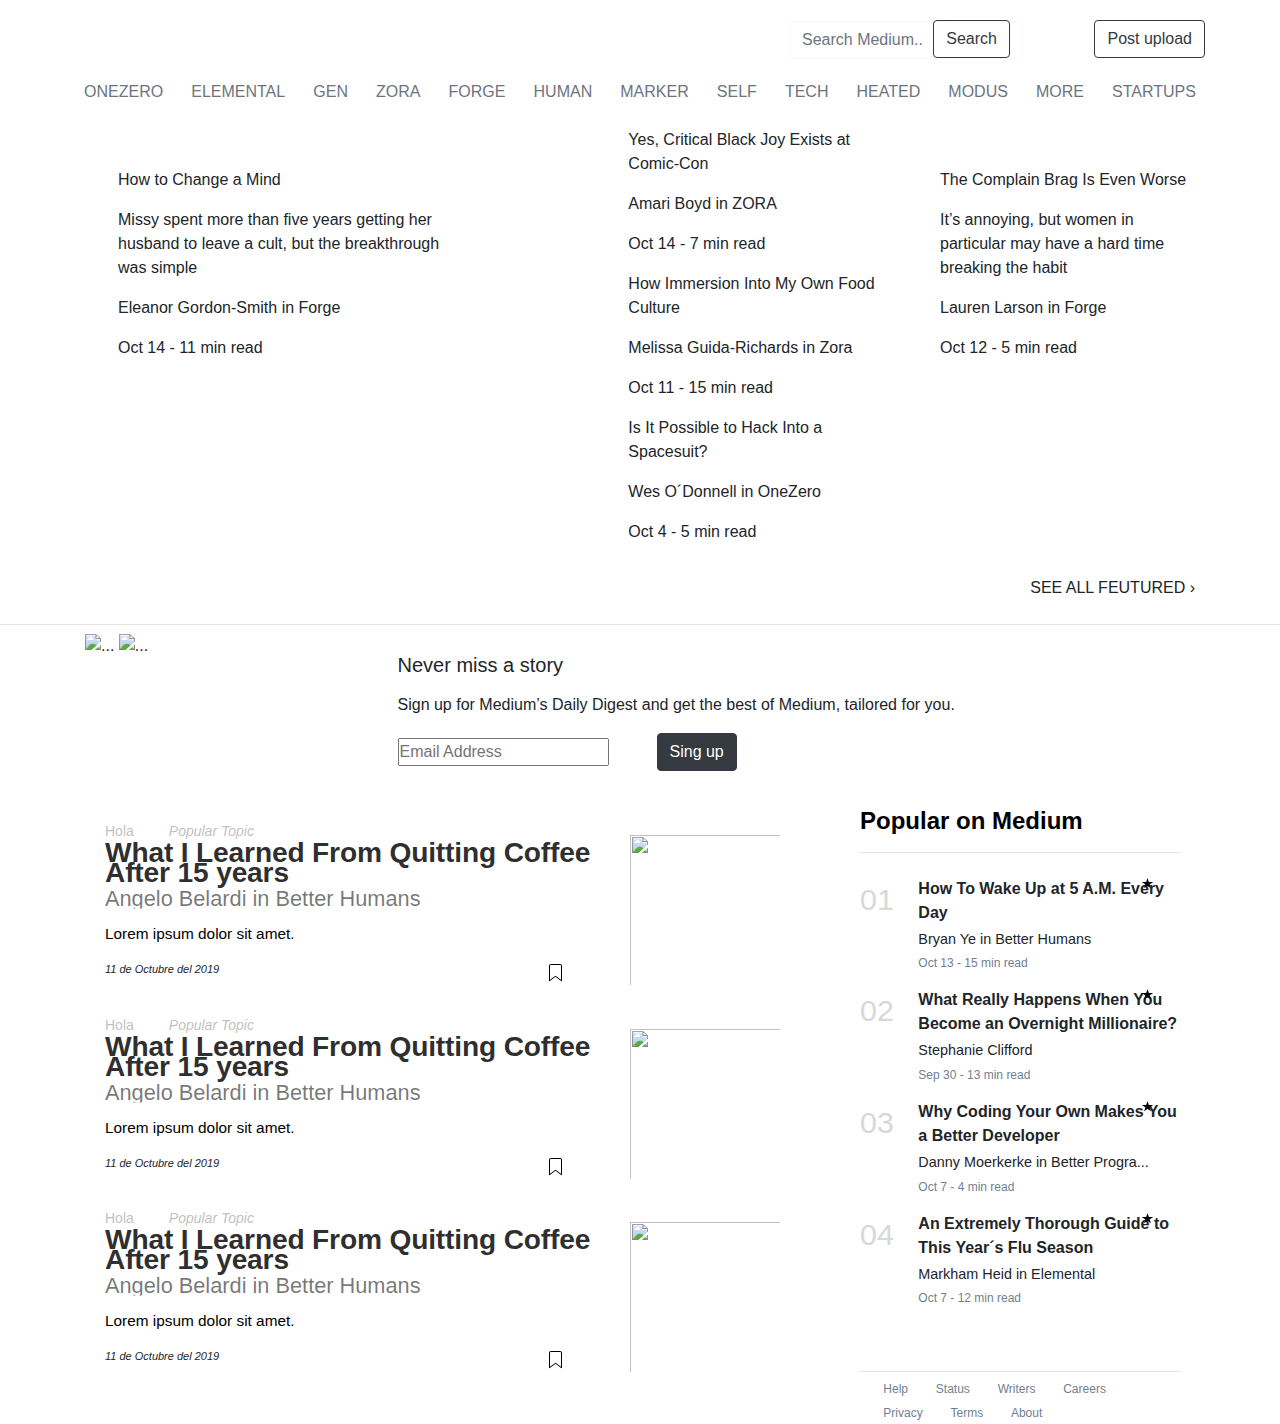
==== commit ebb083bd: "[ADD] Title and image" ====
--- a/index.html
+++ b/index.html
@@ -1,398 +1,397 @@
 <!DOCTYPE html>
 <html lang="en">
-
 <head>
-  <meta charset="UTF-8">
-  <meta name="viewport" content="width=device-width, initial-scale=1.0">
-  <meta http-equiv="X-UA-Compatible" content="ie=edge">
-  <title>Document</title>
-  <link rel="stylesheet" href="https://stackpath.bootstrapcdn.com/bootstrap/4.3.1/css/bootstrap.min.css" />
-  <link rel="stylesheet" href="css/styles.css" />
+    <meta charset="UTF-8">
+    <meta name="viewport" content="width=device-width, initial-scale=1.0">
+    <meta http-equiv="X-UA-Compatible" content="ie=edge">
+    <title>Medium – Get smarter about what matters to you.</title>
+    <link rel="shortcut icon" href="https://miro.medium.com/max/390/1*emiGsBgJu2KHWyjluhKXQw.png">
+    <link rel="stylesheet" href="https://stackpath.bootstrapcdn.com/bootstrap/4.3.1/css/bootstrap.min.css" />
+    <link rel="stylesheet" href="css/styles.css" />
 </head>
-
 <body>
-
-  <!-- CONSEJO ALINEACION ISRA
-  <div class="container-fluid ">
-      <div class="row">
-        <div class="col-12 bg-dark px-5">
-          <div class="bg-light">
-            <h1>zxvzxcvzxcpx-5</h1>
-          </div>
-        </div>
-      </div>
+    <!--START modal-->
+    <!--END modal-->
+
+    <!--START header-->
+    <div class="container container-nav-bar">
+        <div class="row header">
+            <div class="header-container col-12 m-lg-0 p-lg-0">
+                <div class="row">
+                    <div class="header-nav-container col-lg-4 col-12 d-flex justify-content-start m-lg-0 p-lg-0">
+                        <img class="logo" src="https://upload.wikimedia.org/wikipedia/commons/thumb/b/b1/Medium_logo_Wordmark_Black.svg/1280px-Medium_logo_Wordmark_Black.svg.png" alt="">
+                        <img class="logo-small" src="https://miro.medium.com/max/390/1*emiGsBgJu2KHWyjluhKXQw.png" alt="">
+                    </div>
+                    <div class="header-nav-button col-lg-6 col-12 d-lg-flex justify-content-lg-end d-flex justify-content-start m-lg-0 p-lg-0">
+                        <form class="form-inline my-2 my-lg-0">
+                            <input class="form-control mr-sm-2 border border-light button-style-header" type="Search Medium.." placeholder="Search Medium.." aria-label="Search Medium..">
+                            <button class="btn btn-outline-dark my-2 my-sm-0 button-style-header" type="submit">Search</button>
+                        </form>
+                   </div>
+                    <div class="col-lg-2 col-12 d-lg-flex justify-content-lg-end d-flex justify-content-start m-lg-0 p-lg-0 ">
+                        <form class="form-inline my-2 mx-lg-4 my-lg-0">
+                            <button type="button" id="callNewPostFormBtn" class="btn btn-outline-dark button-style-header" data-toggle="modal" data-target="#newPost">Post upload</button>
+                            <form class="form-inline"></form>
+                        </form>
+                    </div>
+                </div>
+            </div>
+        </div>
     </div>
-
-    <div class="container-fluid px-5">
-        <div class="row">
-          <div class="col-12 bg-dark ">
-            <div class="bg-light">
-              <h1>aasdfasdfasd</h1>
-            </div>
-          </div>
-        </div>
-      </div>
--->
-   <!--START Este es el Modal-->
-   
-   <!--END Este es el Modal-->
-
-   <!--START Este es el header-->
-
-  <header class="container">
-    <div class="row">
-      <div class="header-container col-12 justify-content-lg-center">
-        <div class="header-nav-container">
-          <img class="logo" src="https://upload.wikimedia.org/wikipedia/commons/thumb/b/b1/Medium_logo_Wordmark_Black.svg/1280px-Medium_logo_Wordmark_Black.svg.png" alt="">
-          <img src="https://miro.medium.com/max/390/1*emiGsBgJu2KHWyjluhKXQw.png" alt="" class="logo-small">
-          <button type="button" id="callNewPostFormBtn" class="btn btn-outline-dark" data-toggle="modal" data-target="#newPost">Subir post</button>
-        </div>
-      </div>
-    </div> 
-  </header>
-
-          <!-- Modal -->
-          <div class="modal fade" id="newPost" tabindex="-1" role="dialog" aria-labelledby="exampleModalLabel"
-            aria-hidden="true">
-            <div class="modal-dialog modal-lg" role="document">
-              <div class="modal-content">
-                <div class="modal-header">
-                  <button type="button" class="close" data-dismiss="modal" aria-label="Close">
-                    <span aria-hidden="true">&times;</span>
-                  </button>
-                </div>
-                <div class="modal-body">
-                  <div class="container">
-                    <div class="row">
-                      <div class="col-12 mt-3">
-                        <h3>Crea tu post</h3>
-                        <form class="border rounded bg-light p-1" id="dataForm">
-                          <div class="form-group">
-                            <label>Título</label>
-                            <input id="title" name="title" type="text" class="form-control txtGuide"
-                              placeholder="Titulo de tu post" />
-                          </div>
-                          <div class="form-group">
-                            <label>Nombre</label>
-                            <input id="name" name="title" type="text" class="form-control txtGuide"
-                              placeholder="¿Como te llamas?" />
-                          </div>
-                          <div class="form-group">
-                            <label for="exampleInputPassword1">Descripción</label>
-                            <textarea class="form-control" id="preview" rows="3"
-                              placeholder="Describe en breve tu post"></textarea>
-                          </div>
-                          <div class="form-group" rows="5">
-                            <label for="exampleInputPassword1">Contenido del post</label>
-                            <textarea class="form-control" id="content" rows="3"
-                              placeholder="Ingresa tu post"></textarea>
-                          </div>
-                          <div class="form-group">
-                            <label>URL de la imagen</label>
-                            <input id="imgUrl" name="imgUrl" type="text" class="form-control txtGuide"
-                              placeholder="URL de tu imagen" />
-                          </div>
+    <!--END header-->
+
+
+    <div class="content-wrapper m-0 p-0">
+
+        <!--START nav topics-->
+        <div class="container container-topics d-none d-lg-block">
+            <div class="row d-flex justify-content-around">
+                <div class="col-12">
+                    <ul class="nav row d-flex justify-content-around">
+                        <li class="nav-item">
+                            <a href="https://onezero.medium.com/" class="nav-link-item text-muted">ONEZERO</a>
+                        </li>
+                        <li class="nav-item">
+                            <a href="https://elemental.medium.com/" class="nav-link-item text-muted">ELEMENTAL</a>
+                        </li>
+                        <li class="nav-item">
+                            <a href="https://gen.medium.com/" class="nav-link-item text-muted">GEN</a>
+                        </li>
+                        <li class="nav-item">
+                            <a href="https://zora.medium.com/" class="nav-link-item text-muted">ZORA</a>
+                        </li>
+                        <li class="nav-item">
+                            <a href="https://forge.medium.com/" class="nav-link-item text-muted">FORGE</a>
+                        </li>
+                        <li class="nav-item">
+                            <a href="https://humanparts.medium.com/" class="nav-link-item text-muted">HUMAN</a>
+                        </li>
+                        <li class="nav-item">
+                            <a href="https://marker.medium.com/" class="nav-link-item text-muted">MARKER</a>
+                        </li>
+                        <li class="nav-item">
+                            <a href="https://medium.com/topic/self" class="nav-link-item text-muted">SELF</a>
+                        </li>
+                        <li class="nav-item">
+                            <a href="https://medium.com/topic/technology" class="nav-link-item text-muted">TECH</a>
+                        </li>
+                        <li class="nav-item">
+                            <a href="https://heated.medium.com/" class="nav-link-item text-muted">HEATED</a>
+                        </li>
+                        <li class="nav-item">
+                            <a href="https://modus.medium.com/" class="nav-link-item text-muted">MODUS</a>
+                        </li>
+                        <li class="nav-item">
+                            <a href="https://medium.com/topics" class="nav-link-item text-muted">MORE</a>
+                        </li>
+                        <li class="nav-item">
+                            <a href="https://medium.com/topic/startups" class="nav-link-item text-muted">STARTUPS</a>
+                        </li>
+                    </ul>
+                </div>
+            </div>
+        </div>
+        <!--END nav topics-->
+
+        <!--START principal content-->
+        <div class="container container-card-group">
+            <div class="row card-group-main">
+                <div class="card-main col-12 col-lg-4 mt-4 m-0 p-0">
+                    <div class="mb-3 card-img-principal"><img src="https://cdn-images-1.medium.com/focal/832/302/49/5/1*0GUrVNtd9-f9NOrhT0AgGA.png" alt="" class="card-img-top"></div>
+                    <div class="card-body-principal ml-lg-5 ml-md-2">
+                        <p class="card-title-principal mt-2">How to Change a Mind</p>
+                        <p class="card-summary-principal">Missy spent more than five years getting her husband to leave a cult, but the breakthrough was simple</p>
+                        <p class="card-autor-principal">Eleanor Gordon-Smith in Forge</p>
+                        <p class="card-create-pricipal">Oct 14 - 11 min read</p>
+                    </div>
+                </div>
+                <div class="card-group-inside col-12 col-lg-5 mt-4">
+                    <div class="card-inside">
+                        <div class="container contaioner-card-group-static">
+                            <div class="row ccard-group-main-static">
+                                <div class="card-main col-12">
+                                    <div class="row card-group-topics">
+                                        <div class="card-img-topics col-4">
+                                            <img class="mw-100" src="https://cdn-images-1.medium.com/focal/200/200/36/44/1*jxlB4nsmVO-f0Hde3BWCNA.jpeg" alt="">
+                                        </div>
+                                        <div class="card-content-topics col-8 ">
+                                            <p class="card-title-topics">Yes, Critical Black Joy Exists at Comic-Con</p>
+                                            <p class="card-autor-topics">Amari Boyd in ZORA</p>
+                                            <p class="card-create-topics">Oct 14 - 7 min read</p>
+                                        </div>
+                                    </div>
+                                </div>
+                            </div>
+                        </div>
+                    </div>
+                        <div class="card-inside">
+                        <div class="container contaioner-card-group-static">
+                            <div class="row ccard-group-main-static">
+                                <div class="card-main col-12">
+                                    <div class="row card-group-topics">
+                                        <div class="card-img-topics col-4">
+                                            <img class="mw-100" src="https://cdn-images-1.medium.com/focal/200/200/48/57/1*NfxQcQjiJVqR0O0-FxLn1A.jpeg" alt="">
+                                        </div>
+                                        <div class="card-content-topics col-8 ">
+                                            <p class="card-title-topics">How Immersion Into My Own Food Culture</p>
+                                            <p class="card-autor-topics">Melissa Guida-Richards in Zora</p>
+                                            <p class="card-create-topics">Oct 11 - 15 min read</p>
+                                        </div>
+                                    </div>
+                                </div>
+                            </div>
+                        </div>
+                        </div>
+                    <div class="card-inside">
+                        <div class="card-inside">
+                            <div class="container contaioner-card-group-static">
+                                <div class="row ccard-group-main-static">
+                                    <div class="card-main col-12">
+                                        <div class="row card-group-topics">
+                                            <div class="card-img-topics col-4">
+                                                <img class="mw-100" src="https://cdn-images-1.medium.com/focal/200/200/50/55/1*efGguWRt7qh-jDVKjFPTNQ.jpeg" alt="">
+                                            </div>
+                                            <div class="card-content-topics col-8 ">
+                                                <p class="card-title-topics">Is It Possible to Hack Into a Spacesuit?</p>
+                                                <p class="card-autor-topics">Wes O´Donnell in OneZero</p>
+                                                <p class="card-create-topics">Oct 4 - 5 min read</p>
+                                            </div>
+                                        </div>
+                                    </div>
+                                </div>
+                            </div>
+                        </div>
+                    </div>
+                </div>
+                <div class="card-main col-12 col-lg-3 mt-4 d-none d-lg-block">
+                    <div class="mb-3 card-img-principal"><img src="https://cdn-images-1.medium.com/focal/1008/444/63/28/1*Nj3OZx5JyCTHNhKVDTWOdQ.jpeg" alt="" class="card-img-top"></div>
+                    <div class="card-body-principal">
+                        <p class="card-title-principal-2 mt-2">The Complain Brag Is Even Worse</p>
+                        <p class="card-summary-principal">It’s annoying, but women in particular may have a hard time breaking the habit</p>
+                        <p class="card-autor-principal">Lauren Larson in Forge</p>
+                        <p class="card-create-pricipal">Oct 12 - 5 min read</p>
+                    </div>     
+                </div>
+            </div>
+        </div>
+        <!--END principal content-->
+
+        <!--START nav see all-->
+        <div class="container">
+            <div class="row">
+                <div class="col 12 d-flex justify-content-end mt-3 mb-0">
+                    <p id="button-see-all"><a href="https://medium.com/topic/editors-picks"></a>SEE ALL FEUTURED ›</p>
+                </div>
+            </div>
+        </div>
+        <hr class="line-bottom m-0 p-0 my-2">
+        <!--END nav see all-->
+        
+        <!--START subscriber-->
+        <div class="container ">
+            <div class="container-subscriber mb-3 m-0 p-0">
+                <div class="row m-0 p-0">
+                    <div class="col-md-3 col-12 m-0 p-0">
+                    <img class="justify-content-start card-img-subscriber mw-100" src="https://cdn-images-1.medium.com/max/800/1*b3nQCtGsY2BWPFO_sUVRrg.png" alt="...">
+                    <img class="justify-content-start card-img-subscriber-small mw-100" src="https://cdn-images-1.medium.com/max/375/1*tU-oRhmSFYhT1ssvkv40hA.png" alt="...">
+                    </div>
+                    <div class="col-md-9 col-12 card-content-subscriber">
+                    <div class="card-body">
+                        <h5 class="card-title-subscriber">Never miss a story</h5>
+                        <p class="card-text-subscriber my-3">Sign up for Medium’s Daily Digest and get the best of Medium, tailored for you.</p>
+                        <form class="form-inline mt-3">
+                            <input class="mr-sm-5 text-style-subscriber" type="Email Address" placeholder="Email Address" aria-label="Email Address">
+                            <button class="btn btn-dark my-2 my-sm-0 button-style-subscriber" type="submit">Sing up</button>
                         </form>
+                    </div>
+                    </div>
+                </div>
+            </div>
+        </div>       
+        <!--END subscriber-->
+
+
+        <!--START static content-->
+        <!--
+        <div class="container">
+            <div class="row">
+                <div class="container-article-static col-lg-8">
+                    
+                </div>
+                <div class="container-popular-static col-lg-4">
+
+                </div>
+            </div>
+        </div>
+        -->
+        <div class="container">
+                <div class="row">
+                  <div class="interactive-container col-12 col-lg-8">
+          
+                  <!--START CARD -->  
+                  <div class="col-12 mt-2 mb-4"> <!--Feed-->
+                    <div class="section-jquery">
+                        <div class="article-jquery">
+                            <p class="tag-topic">Hola    &nbsp;&nbsp;&nbsp;&nbsp;&nbsp;&nbsp;&nbsp;&nbsp;<span><i>Popular Topic</i></span> </p>
+                            <p class="title-jquery" data-toggle="modal" data-target="#exampleModalScrollable" >What I Learned From Quitting Coffee After 15 years</p>
+                            <p class="summary-jquery">Angelo Belardi in Better Humans</p>
+                            <p class="autor-jquery">Lorem ipsum dolor sit amet.</p>
+                            <div class="buttom-jquery">
+                            <p class="createdate-jquery">
+                                <span class="create-jquery">11 de Octubre del 2019</span>
+                                <span class="svgIcon svgIcon--bookmark svgIcon--25px"><svg class="svgIcon-use" width="22" height="22"><path d="M19 6c0-1.1-.9-2-2-2H8c-1.1 0-2 .9-2 2v14.66h.012c.01.103.045.204.12.285a.5.5 0 0 0 .706.03L12.5 16.85l5.662 4.126a.508.508 0 0 0 .708-.03.5.5 0 0 0 .118-.285H19V6zm-6.838 9.97L7 19.636V6c0-.55.45-1 1-1h9c.55 0 1 .45 1 1v13.637l-5.162-3.668a.49.49 0 0 0-.676 0z" fill-rule="evenodd"></path></svg></span>
+                                </span>
+                                <span class="menu-jquery"></span>
+                            </p>
+                            </div>
+                        </div>
+                        <div class="img-jquery">
+                            <img class="img-url" src="https://cdn-images-1.medium.com/fit/c/304/312/1*U6X7P89peTqBVU72UYJK8Q.jpeg" alt="">
+                        </div> 
+                    </div>
+                  </div>
+                  <!--END CARD-->
+          
+                  <!--START CARD -->  
+                  <div class="col-12 mt-2 mb-4"> <!--Feed-->
+                    <div class="section-jquery">
+                        <div class="article-jquery">
+                            <p class="tag-topic">Hola    &nbsp;&nbsp;&nbsp;&nbsp;&nbsp;&nbsp;&nbsp;&nbsp;<span><i>Popular Topic</i></span> </p>
+                            <p class="title-jquery" data-toggle="modal" data-target="#exampleModalScrollable" >What I Learned From Quitting Coffee After 15 years</p>
+                            <p class="summary-jquery">Angelo Belardi in Better Humans</p>
+                            <p class="autor-jquery">Lorem ipsum dolor sit amet.</p>
+                            <div class="buttom-jquery">
+                            <p class="createdate-jquery">
+                                <span class="create-jquery">11 de Octubre del 2019</span>
+                                <span class="svgIcon svgIcon--bookmark svgIcon--25px"><svg class="svgIcon-use" width="22" height="22"><path d="M19 6c0-1.1-.9-2-2-2H8c-1.1 0-2 .9-2 2v14.66h.012c.01.103.045.204.12.285a.5.5 0 0 0 .706.03L12.5 16.85l5.662 4.126a.508.508 0 0 0 .708-.03.5.5 0 0 0 .118-.285H19V6zm-6.838 9.97L7 19.636V6c0-.55.45-1 1-1h9c.55 0 1 .45 1 1v13.637l-5.162-3.668a.49.49 0 0 0-.676 0z" fill-rule="evenodd"></path></svg></span>
+                                </span>
+                                <span class="menu-jquery"></span>
+                            </p>
+                            </div>
+                        </div>
+                        <div class="img-jquery">
+                            <img class="img-url" src="https://cdn-images-1.medium.com/fit/c/304/312/1*U6X7P89peTqBVU72UYJK8Q.jpeg" alt="">
+                        </div> 
+                    </div>
+                  </div>
+                  <!--END CARD-->  
+          
+                  <!--START CARD -->  
+                  <div class="col-12 mt-2 mb-4"> <!--Feed-->
+                    <div class="section-jquery">
+                        <div class="article-jquery">
+                            <p class="tag-topic">Hola    &nbsp;&nbsp;&nbsp;&nbsp;&nbsp;&nbsp;&nbsp;&nbsp;<span><i>Popular Topic</i></span> </p>
+                            <p class="title-jquery" data-toggle="modal" data-target="#exampleModalScrollable" >What I Learned From Quitting Coffee After 15 years</p>
+                            <p class="summary-jquery">Angelo Belardi in Better Humans</p>
+                            <p class="autor-jquery">Lorem ipsum dolor sit amet.</p>
+                            <div class="buttom-jquery">
+                            <p class="createdate-jquery">
+                                <span class="create-jquery">11 de Octubre del 2019</span>
+                                <span class="svgIcon svgIcon--bookmark svgIcon--25px"><svg class="svgIcon-use" width="22" height="22"><path d="M19 6c0-1.1-.9-2-2-2H8c-1.1 0-2 .9-2 2v14.66h.012c.01.103.045.204.12.285a.5.5 0 0 0 .706.03L12.5 16.85l5.662 4.126a.508.508 0 0 0 .708-.03.5.5 0 0 0 .118-.285H19V6zm-6.838 9.97L7 19.636V6c0-.55.45-1 1-1h9c.55 0 1 .45 1 1v13.637l-5.162-3.668a.49.49 0 0 0-.676 0z" fill-rule="evenodd"></path></svg></span>
+                                </span>
+                                <span class="menu-jquery"></span>
+                            </p>
+                            </div>
+                        </div>
+                        <div class="img-jquery">
+                            <img class="img-url" src="https://cdn-images-1.medium.com/fit/c/304/312/1*U6X7P89peTqBVU72UYJK8Q.jpeg" alt="">
+                        </div> 
+                    </div>
+                  </div>
+                  <!--END CARD-->  
+                  
+          
+                  </div>
+                  <div class="static-aside col-12 col-lg-4"> <!--Esta es fija-->  
+                  <!--START ASIDE-->
+                    <div class="container-fluid">
+                      <div class="">
+                        <div class="text-title-content">
+                          <h4><b>Popular on Medium</b></h4>
+                        </div>
+                        <hr class="mb-4">
+                        <div class="row">
+                          <div class="col-2 mt-0">
+                            <p class="number-size">01</p>
+                          </div>
+                          <div class="col-10">
+                            <p class="text-title mb-1"><b>How To Wake Up at 5 A.M. Every Day</b></p>
+                            <p class="text-body mb-1">Bryan Ye in Better Humans</p>
+                            <p class="text-body-date">Oct 13 - 15 min read <span class="u-paddingLeft4"><span class="svgIcon svgIcon--star svgIcon--15px"><svg class="svgIcon-use" width="15" height="15"><path d="M7.438 2.324c.034-.099.09-.099.123 0l1.2 3.53a.29.29 0 0 0 .26.19h3.884c.11 0 .127.049.038.111L9.8 8.327a.271.271 0 0 0-.099.291l1.2 3.53c.034.1-.011.131-.098.069l-3.142-2.18a.303.303 0 0 0-.32 0l-3.145 2.182c-.087.06-.132.03-.099-.068l1.2-3.53a.271.271 0 0 0-.098-.292L2.056 6.146c-.087-.06-.071-.112.038-.112h3.884a.29.29 0 0 0 .26-.19l1.2-3.52z"></path></svg></span></span></p>
+                          </div>
+                        </div>
+                        <div class="row">
+                          <div class="col-2 mt-0">
+                            <p class="number-size">02</p>
+                          </div>
+                          <div class="col-10">
+                            <p class="text-title mb-1"><b>What Really Happens When You Become an Overnight Millionaire?</b></p>
+                            <p class="text-body mb-1">Stephanie Clifford</p>
+                            <p class="text-body-date">Sep 30 - 13 min read <span class="u-paddingLeft4"><span class="svgIcon svgIcon--star svgIcon--15px"><svg class="svgIcon-use" width="15" height="15"><path d="M7.438 2.324c.034-.099.09-.099.123 0l1.2 3.53a.29.29 0 0 0 .26.19h3.884c.11 0 .127.049.038.111L9.8 8.327a.271.271 0 0 0-.099.291l1.2 3.53c.034.1-.011.131-.098.069l-3.142-2.18a.303.303 0 0 0-.32 0l-3.145 2.182c-.087.06-.132.03-.099-.068l1.2-3.53a.271.271 0 0 0-.098-.292L2.056 6.146c-.087-.06-.071-.112.038-.112h3.884a.29.29 0 0 0 .26-.19l1.2-3.52z"></path></svg></span></span></p>
+                          </div>
+                        </div>
+                        <div class="row">
+                          <div class="col-2 mt-0">
+                            <p class="number-size">03</p>
+                          </div>
+                          <div class="col-10">
+                            <p class="text-title mb-1"><b>Why Coding Your Own Makes You a Better Developer</b></p>
+                            <p class="text-body mb-1">Danny Moerkerke in Better Progra...</p>
+                            <p class="text-body-date">Oct 7 - 4 min read <span class="u-paddingLeft4"><span class="svgIcon svgIcon--star svgIcon--15px"><svg class="svgIcon-use" width="15" height="15"><path d="M7.438 2.324c.034-.099.09-.099.123 0l1.2 3.53a.29.29 0 0 0 .26.19h3.884c.11 0 .127.049.038.111L9.8 8.327a.271.271 0 0 0-.099.291l1.2 3.53c.034.1-.011.131-.098.069l-3.142-2.18a.303.303 0 0 0-.32 0l-3.145 2.182c-.087.06-.132.03-.099-.068l1.2-3.53a.271.271 0 0 0-.098-.292L2.056 6.146c-.087-.06-.071-.112.038-.112h3.884a.29.29 0 0 0 .26-.19l1.2-3.52z"></path></svg></span></span></p>
+                            
+                          </div>
+                        </div>
+                        <div class="row">
+                          <div class="col-2 mt-0">
+                            <p class="number-size">04</p>
+                          </div>
+                          <div class="col-10">
+                            <p class="text-title mb-1"><b>An Extremely Thorough Guide to This Year´s Flu Season</b></p>
+                            <p class="text-body mb-1">Markham Heid in Elemental</p>
+                            <p class="text-body-date">Oct 7 - 12 min read <span class="u-paddingLeft4"><span class="svgIcon svgIcon--star svgIcon--15px"><svg class="svgIcon-use" width="15" height="15"><path d="M7.438 2.324c.034-.099.09-.099.123 0l1.2 3.53a.29.29 0 0 0 .26.19h3.884c.11 0 .127.049.038.111L9.8 8.327a.271.271 0 0 0-.099.291l1.2 3.53c.034.1-.011.131-.098.069l-3.142-2.18a.303.303 0 0 0-.32 0l-3.145 2.182c-.087.06-.132.03-.099-.068l1.2-3.53a.271.271 0 0 0-.098-.292L2.056 6.146c-.087-.06-.071-.112.038-.112h3.884a.29.29 0 0 0 .26-.19l1.2-3.52z"></path></svg></span></span></p>
+                          </div>
+                        </div>
+                        <hr class="mt-5 mb-1">
+                        <span class="text-body-top">&nbsp;&nbsp;&nbsp;&nbsp;&nbsp;&nbsp; Help &nbsp;&nbsp;&nbsp;&nbsp;&nbsp;&nbsp;</span>
+                        <span class="text-body-top">Status &nbsp;&nbsp;&nbsp;&nbsp;&nbsp;&nbsp;</span>
+                        <span class="text-body-top">Writers &nbsp;&nbsp;&nbsp;&nbsp;&nbsp;&nbsp;</span>
+                        <span class="text-body-top">Careers &nbsp;&nbsp;&nbsp;&nbsp;&nbsp;&nbsp;</span>
+                        <br>
+                        <span class="text-body-top">&nbsp;&nbsp;&nbsp;&nbsp;&nbsp;&nbsp; Privacy &nbsp;&nbsp;&nbsp;&nbsp;&nbsp;&nbsp;</span>
+                        <span class="text-body-top">Terms &nbsp;&nbsp;&nbsp;&nbsp;&nbsp;&nbsp;</span>
+                        <span class="text-body-top">About &nbsp;&nbsp;&nbsp;&nbsp;&nbsp;&nbsp;</span>
                       </div>
                     </div>
-                  </div>
-                </div>
-                <div class="modal-footer">
-                  <button type="button" id="submit-post" onclick="getDataFromButton()" class="btn btn-success"
-                    data-dismiss="modal">
-                    Enviar Post
-                  </button>
+                  <!--END ASIDE-->
+                  </div>
                 </div>
               </div>
-            </div>
-          </div>
-
-    <!--START Este es el contenido principal/contenido fijo-->
-
-    <div class="container">
-      <div class="row">
-        <div class="col-12 col-lg-4 card-static">
-          <div class="card ">
-            <img src="https://miro.medium.com/max/2400/1*0lmoQm4MFCes3GCbZ65uhQ.jpeg" class="card-img-top" alt="...">
-            <div class="card-body">
-              <h5 class="card-title title-jquery-card">Modality Is the One UX Concept That Most Designers</h5>
-              <p class="card-text autor-jquery-card">Although this may work in many cases, there are proven common standards that help</p>
-            </div>
-          </div>
-        </div>
-        <div class="col-12 col-lg-4">
-          <div class="container">
-            <div class="row">
-              <div class="col-12">
-                <div class="card mb-3">
-                  <div class="row no-gutters">
-                    <div class="col-md-4">
-                      <img src="https://miro.medium.com/max/2000/1*ICJQ0kZSatZeZJBbqOTFRw.gif" class="card-img" alt="...">
-                    </div>
-                    <div class="col-md-8">
-                      <div class="card-body">
-                        <h5 class="card-title title-jquery-card">Modality Is the One UX Concept That Most Designers</h5>
-                        <p class="card-text autor-jquery-card"><small class="text-muted">Last updated 3 mins ago</small></p>
-                      </div>
-                    </div>
-                  </div>
-                </div>
-              </div>
-              <div class="col-12">
-                <div class="card mb-3">
-                  <div class="row no-gutters">
-                    <div class="col-md-4">
-                      <img src="https://miro.medium.com/max/1351/1*6OKsQ5Jg3oDP9iiNwWcKWQ.png" class="card-img" alt="...">
-                    </div>
-                    <div class="col-md-8">
-                      <div class="card-body">
-                        <h5 class="card-title title-jquery-card">Modality Is the One UX Concept That Most Designers</h5>
-                        <p class="card-text autor-jquery-card"><small class="text-muted">Last updated 3 mins ago</small></p>
-                      </div>
-                    </div>
-                  </div>
-                </div>
-              </div>
-              <div class="col-12">
-                <div class="card mb-3">
-                  <div class="row no-gutters">
-                    <div class="col-md-4">
-                      <img src="https://miro.medium.com/max/1200/1*36MELEhgZsPFuzlZvObnxA.gif" class="card-img" alt="...">
-                    </div>
-                    <div class="col-md-8">
-                      <div class="card-body">
-                        <h5 class="card-title title-jquery-card">Modality Is the One UX Concept That Most Designers</h5>
-                        <p class="card-text autor-jquery-card"><small class="text-muted">Last updated 3 mins ago</small></p>
-                      </div>
-                    </div>
-                  </div>
-                </div>
-              </div>
-            </div>
-          </div>
-        </div>
-        <div class="col-12 col-lg-4">
-          <div class="card">
-            <img src="https://miro.medium.com/max/1920/1*YFi6tI2XSykjDfBXzpyIOg.png" class="card-img-top" alt="...">
-            <div class="card-body">
-              <h5 class="card-title title-jquery-card">Modality Is the One UX Concept That Most Designers</h5>
-              <p class="card-text autor-jquery-card">Some quick example text to build on the card title and make up the bulk of the card's content.</p>
-            </div>
-          </div>
-        </div>
-      </div>
-    </div>
-
-  <!--END Este es el contenido principal/contenido fijo-->
-
-  <!--START Feature-->
-  <div class="container">
-    <div class="row">
-      <div class="feature-container col-12">
-          <p>
-            <span id="feature-paragraph"></span>
-            <hr>
-          </p>
-        </div>
-    </div>
-  </div>
-  
-  <!--END Feature-->
-
-  <!--START Interactive content-->
-  <section>
-    <div class="container">
-      <div class="row">
-        <div class="interactive-container col-12 col-lg-8">
-
-        <!--START CARD -->  
-        <div class="col-12 mt-2 mb-4"> <!--Feed-->
-          <div class="section-jquery">
-              <div class="article-jquery">
-                  <p class="tag-topic">Hola    &nbsp;&nbsp;&nbsp;&nbsp;&nbsp;&nbsp;&nbsp;&nbsp;<span><i>Popular Topic</i></span> </p>
-                  <p class="title-jquery" data-toggle="modal" data-target="#exampleModalScrollable" >What I Learned From Quitting Coffee After 15 years</p>
-                  <p class="summary-jquery">Angelo Belardi in Better Humans</p>
-                  <p class="autor-jquery">Lorem ipsum dolor sit amet.</p>
-                  <div class="buttom-jquery">
-                  <p class="createdate-jquery">
-                      <span class="create-jquery">11 de Octubre del 2019</span>
-                      <span class="svgIcon svgIcon--bookmark svgIcon--25px"><svg class="svgIcon-use" width="22" height="22"><path d="M19 6c0-1.1-.9-2-2-2H8c-1.1 0-2 .9-2 2v14.66h.012c.01.103.045.204.12.285a.5.5 0 0 0 .706.03L12.5 16.85l5.662 4.126a.508.508 0 0 0 .708-.03.5.5 0 0 0 .118-.285H19V6zm-6.838 9.97L7 19.636V6c0-.55.45-1 1-1h9c.55 0 1 .45 1 1v13.637l-5.162-3.668a.49.49 0 0 0-.676 0z" fill-rule="evenodd"></path></svg></span>
-                      </span>
-                      <span class="menu-jquery"></span>
-                  </p>
-                  </div>
-              </div>
-              <div class="img-jquery">
-                  <img class="img-url" src="https://cdn-images-1.medium.com/fit/c/304/312/1*U6X7P89peTqBVU72UYJK8Q.jpeg" alt="">
-              </div> 
-          </div>
-        </div>
-        <!--END CARD-->
-
-        <!--START CARD -->  
-        <div class="col-12 mt-2 mb-4"> <!--Feed-->
-          <div class="section-jquery">
-              <div class="article-jquery">
-                  <p class="tag-topic">Hola    &nbsp;&nbsp;&nbsp;&nbsp;&nbsp;&nbsp;&nbsp;&nbsp;<span><i>Popular Topic</i></span> </p>
-                  <p class="title-jquery" data-toggle="modal" data-target="#exampleModalScrollable" >What I Learned From Quitting Coffee After 15 years</p>
-                  <p class="summary-jquery">Angelo Belardi in Better Humans</p>
-                  <p class="autor-jquery">Lorem ipsum dolor sit amet.</p>
-                  <div class="buttom-jquery">
-                  <p class="createdate-jquery">
-                      <span class="create-jquery">11 de Octubre del 2019</span>
-                      <span class="svgIcon svgIcon--bookmark svgIcon--25px"><svg class="svgIcon-use" width="22" height="22"><path d="M19 6c0-1.1-.9-2-2-2H8c-1.1 0-2 .9-2 2v14.66h.012c.01.103.045.204.12.285a.5.5 0 0 0 .706.03L12.5 16.85l5.662 4.126a.508.508 0 0 0 .708-.03.5.5 0 0 0 .118-.285H19V6zm-6.838 9.97L7 19.636V6c0-.55.45-1 1-1h9c.55 0 1 .45 1 1v13.637l-5.162-3.668a.49.49 0 0 0-.676 0z" fill-rule="evenodd"></path></svg></span>
-                      </span>
-                      <span class="menu-jquery"></span>
-                  </p>
-                  </div>
-              </div>
-              <div class="img-jquery">
-                  <img class="img-url" src="https://cdn-images-1.medium.com/fit/c/304/312/1*U6X7P89peTqBVU72UYJK8Q.jpeg" alt="">
-              </div> 
-          </div>
-        </div>
-        <!--END CARD-->  
-
-        <!--START CARD -->  
-        <div class="col-12 mt-2 mb-4"> <!--Feed-->
-          <div class="section-jquery">
-              <div class="article-jquery">
-                  <p class="tag-topic">Hola    &nbsp;&nbsp;&nbsp;&nbsp;&nbsp;&nbsp;&nbsp;&nbsp;<span><i>Popular Topic</i></span> </p>
-                  <p class="title-jquery" data-toggle="modal" data-target="#exampleModalScrollable" >What I Learned From Quitting Coffee After 15 years</p>
-                  <p class="summary-jquery">Angelo Belardi in Better Humans</p>
-                  <p class="autor-jquery">Lorem ipsum dolor sit amet.</p>
-                  <div class="buttom-jquery">
-                  <p class="createdate-jquery">
-                      <span class="create-jquery">11 de Octubre del 2019</span>
-                      <span class="svgIcon svgIcon--bookmark svgIcon--25px"><svg class="svgIcon-use" width="22" height="22"><path d="M19 6c0-1.1-.9-2-2-2H8c-1.1 0-2 .9-2 2v14.66h.012c.01.103.045.204.12.285a.5.5 0 0 0 .706.03L12.5 16.85l5.662 4.126a.508.508 0 0 0 .708-.03.5.5 0 0 0 .118-.285H19V6zm-6.838 9.97L7 19.636V6c0-.55.45-1 1-1h9c.55 0 1 .45 1 1v13.637l-5.162-3.668a.49.49 0 0 0-.676 0z" fill-rule="evenodd"></path></svg></span>
-                      </span>
-                      <span class="menu-jquery"></span>
-                  </p>
-                  </div>
-              </div>
-              <div class="img-jquery">
-                  <img class="img-url" src="https://cdn-images-1.medium.com/fit/c/304/312/1*U6X7P89peTqBVU72UYJK8Q.jpeg" alt="">
-              </div> 
-          </div>
-        </div>
-        <!--END CARD-->  
-        
-
-        </div>
-        <div class="static-aside col-12 col-lg-4"> <!--Esta es fija-->  
-        <!--START ASIDE-->
-          <div class="container-fluid">
-            <div class="">
-              <div class="text-title-content">
-                <h4><b>Popular on Medium</b></h4>
-              </div>
-              <hr class="mb-4">
-              <div class="row">
-                <div class="col-2 mt-0">
-                  <p class="number-size">01</p>
-                </div>
-                <div class="col-10">
-                  <p class="text-title mb-1"><b>How To Wake Up at 5 A.M. Every Day</b></p>
-                  <p class="text-body mb-1">Bryan Ye in Better Humans</p>
-                  <p class="text-body-date">Oct 13 - 15 min read <span class="u-paddingLeft4"><span class="svgIcon svgIcon--star svgIcon--15px"><svg class="svgIcon-use" width="15" height="15"><path d="M7.438 2.324c.034-.099.09-.099.123 0l1.2 3.53a.29.29 0 0 0 .26.19h3.884c.11 0 .127.049.038.111L9.8 8.327a.271.271 0 0 0-.099.291l1.2 3.53c.034.1-.011.131-.098.069l-3.142-2.18a.303.303 0 0 0-.32 0l-3.145 2.182c-.087.06-.132.03-.099-.068l1.2-3.53a.271.271 0 0 0-.098-.292L2.056 6.146c-.087-.06-.071-.112.038-.112h3.884a.29.29 0 0 0 .26-.19l1.2-3.52z"></path></svg></span></span></p>
-                </div>
-              </div>
-              <div class="row">
-                <div class="col-2 mt-0">
-                  <p class="number-size">02</p>
-                </div>
-                <div class="col-10">
-                  <p class="text-title mb-1"><b>What Really Happens When You Become an Overnight Millionaire?</b></p>
-                  <p class="text-body mb-1">Stephanie Clifford</p>
-                  <p class="text-body-date">Sep 30 - 13 min read <span class="u-paddingLeft4"><span class="svgIcon svgIcon--star svgIcon--15px"><svg class="svgIcon-use" width="15" height="15"><path d="M7.438 2.324c.034-.099.09-.099.123 0l1.2 3.53a.29.29 0 0 0 .26.19h3.884c.11 0 .127.049.038.111L9.8 8.327a.271.271 0 0 0-.099.291l1.2 3.53c.034.1-.011.131-.098.069l-3.142-2.18a.303.303 0 0 0-.32 0l-3.145 2.182c-.087.06-.132.03-.099-.068l1.2-3.53a.271.271 0 0 0-.098-.292L2.056 6.146c-.087-.06-.071-.112.038-.112h3.884a.29.29 0 0 0 .26-.19l1.2-3.52z"></path></svg></span></span></p>
-                </div>
-              </div>
-              <div class="row">
-                <div class="col-2 mt-0">
-                  <p class="number-size">03</p>
-                </div>
-                <div class="col-10">
-                  <p class="text-title mb-1"><b>Why Coding Your Own Makes You a Better Developer</b></p>
-                  <p class="text-body mb-1">Danny Moerkerke in Better Progra...</p>
-                  <p class="text-body-date">Oct 7 - 4 min read <span class="u-paddingLeft4"><span class="svgIcon svgIcon--star svgIcon--15px"><svg class="svgIcon-use" width="15" height="15"><path d="M7.438 2.324c.034-.099.09-.099.123 0l1.2 3.53a.29.29 0 0 0 .26.19h3.884c.11 0 .127.049.038.111L9.8 8.327a.271.271 0 0 0-.099.291l1.2 3.53c.034.1-.011.131-.098.069l-3.142-2.18a.303.303 0 0 0-.32 0l-3.145 2.182c-.087.06-.132.03-.099-.068l1.2-3.53a.271.271 0 0 0-.098-.292L2.056 6.146c-.087-.06-.071-.112.038-.112h3.884a.29.29 0 0 0 .26-.19l1.2-3.52z"></path></svg></span></span></p>
-                  
-                </div>
-              </div>
-              <div class="row">
-                <div class="col-2 mt-0">
-                  <p class="number-size">04</p>
-                </div>
-                <div class="col-10">
-                  <p class="text-title mb-1"><b>An Extremely Thorough Guide to This Year´s Flu Season</b></p>
-                  <p class="text-body mb-1">Markham Heid in Elemental</p>
-                  <p class="text-body-date">Oct 7 - 12 min read <span class="u-paddingLeft4"><span class="svgIcon svgIcon--star svgIcon--15px"><svg class="svgIcon-use" width="15" height="15"><path d="M7.438 2.324c.034-.099.09-.099.123 0l1.2 3.53a.29.29 0 0 0 .26.19h3.884c.11 0 .127.049.038.111L9.8 8.327a.271.271 0 0 0-.099.291l1.2 3.53c.034.1-.011.131-.098.069l-3.142-2.18a.303.303 0 0 0-.32 0l-3.145 2.182c-.087.06-.132.03-.099-.068l1.2-3.53a.271.271 0 0 0-.098-.292L2.056 6.146c-.087-.06-.071-.112.038-.112h3.884a.29.29 0 0 0 .26-.19l1.2-3.52z"></path></svg></span></span></p>
-                </div>
-              </div>
-              <hr class="mt-5 mb-1">
-              <span class="text-body-top">&nbsp;&nbsp;&nbsp;&nbsp;&nbsp;&nbsp; Help &nbsp;&nbsp;&nbsp;&nbsp;&nbsp;&nbsp;</span>
-              <span class="text-body-top">Status &nbsp;&nbsp;&nbsp;&nbsp;&nbsp;&nbsp;</span>
-              <span class="text-body-top">Writers &nbsp;&nbsp;&nbsp;&nbsp;&nbsp;&nbsp;</span>
-              <span class="text-body-top">Careers &nbsp;&nbsp;&nbsp;&nbsp;&nbsp;&nbsp;</span>
-              <br>
-              <span class="text-body-top">&nbsp;&nbsp;&nbsp;&nbsp;&nbsp;&nbsp; Privacy &nbsp;&nbsp;&nbsp;&nbsp;&nbsp;&nbsp;</span>
-              <span class="text-body-top">Terms &nbsp;&nbsp;&nbsp;&nbsp;&nbsp;&nbsp;</span>
-              <span class="text-body-top">About &nbsp;&nbsp;&nbsp;&nbsp;&nbsp;&nbsp;</span>
-            </div>
-          </div>
-        <!--END ASIDE-->
-        </div>
-      </div>
-    </div>
-  </section>
-  <!--END Interactive content-->
-
-  <!--START Article dynamic-->
-  <section>
-    <div class="container">
-      <div class="row">
-        <div class="new-article-container bg-success content-wrapper col-12 col-lg-8">
-          <div class="new-articlecard bg-primary px-4 col-lg-12">
-
-
-            <div class="sectionJquery bg-dark col-lg-12 my-5">
-              <div class="articleJquery bg-white pt-2 col-9"> 
-                <p class="title-jquery">${value.title}</p>
-                <p class="summary-jquery">${value.summary}</p>
-                <p class="autor-jquery">${value.name}</p>
-                <div class="buttom-jquery">
-                  <p class="createdate-jquery">
-                    <span id="${index}" class="postIdentifier"><img src="images/trash-icon.jpg" title="Eliminar Post"></span>
-                    <span class="create-jquery">${value.createDate}</span>              
-                  </p>
-                </div>
-              </div>
-              <div class="imgJquery bg-info p-0 col-3">
-                <img class="imgUrl" src="${value.imgUrl}" alt="">
-              </div>
-            </div>
-
-
-
-
-
-          </div>
-        </div> 
-      </div>
-    </div>
-  </section>
-  <!--END Article dynamic-->
-  
-
-<script src="js/jquery-3.4.1.min.js"></script>
-  <script src="https://code.jquery.com/jquery-3.4.1.min.js"
-    integrity="sha256-CSXorXvZcTkaix6Yvo6HppcZGetbYMGWSFlBw8HfCJo=" crossorigin="anonymous">
-    </script>
+        <!--END static content-->
+
+
+        <!--START dynamic content-->
+        <div class="container">
+                <div class="row">
+                    <div class="container-article-dynamic col-lg-8">
     
-  <script src="https://stackpath.bootstrapcdn.com/bootstrap/4.3.1/js/bootstrap.min.js"></script>
-  <script src="https://stackpath.bootstrapcdn.com/bootstrap/4.3.1/js/bootstrap.bundle.min.js"></script>
-  <script src="js/main.js"></script>
+                    </div>
+                    <div class="container-popular-dynamic col-lg-4 d-none d-lg-block">
+    
+                    </div>
+                </div>
+            </div>
+        <!--END dynamic content-->
+
+        </div>
+
+ 
+
+    
+<script src="https://code.jquery.com/jquery-3.4.1.min.js"
+integrity="sha256-CSXorXvZcTkaix6Yvo6HppcZGetbYMGWSFlBw8HfCJo=" crossorigin="anonymous">
+</script>
+<script src="https://stackpath.bootstrapcdn.com/bootstrap/4.3.1/js/bootstrap.min.js"></script>
+<script src="https://stackpath.bootstrapcdn.com/bootstrap/4.3.1/js/bootstrap.bundle.min.js"></script>
+<script src="js/main.js"></script>
 </body>
-
-</html>
-
-
+</html>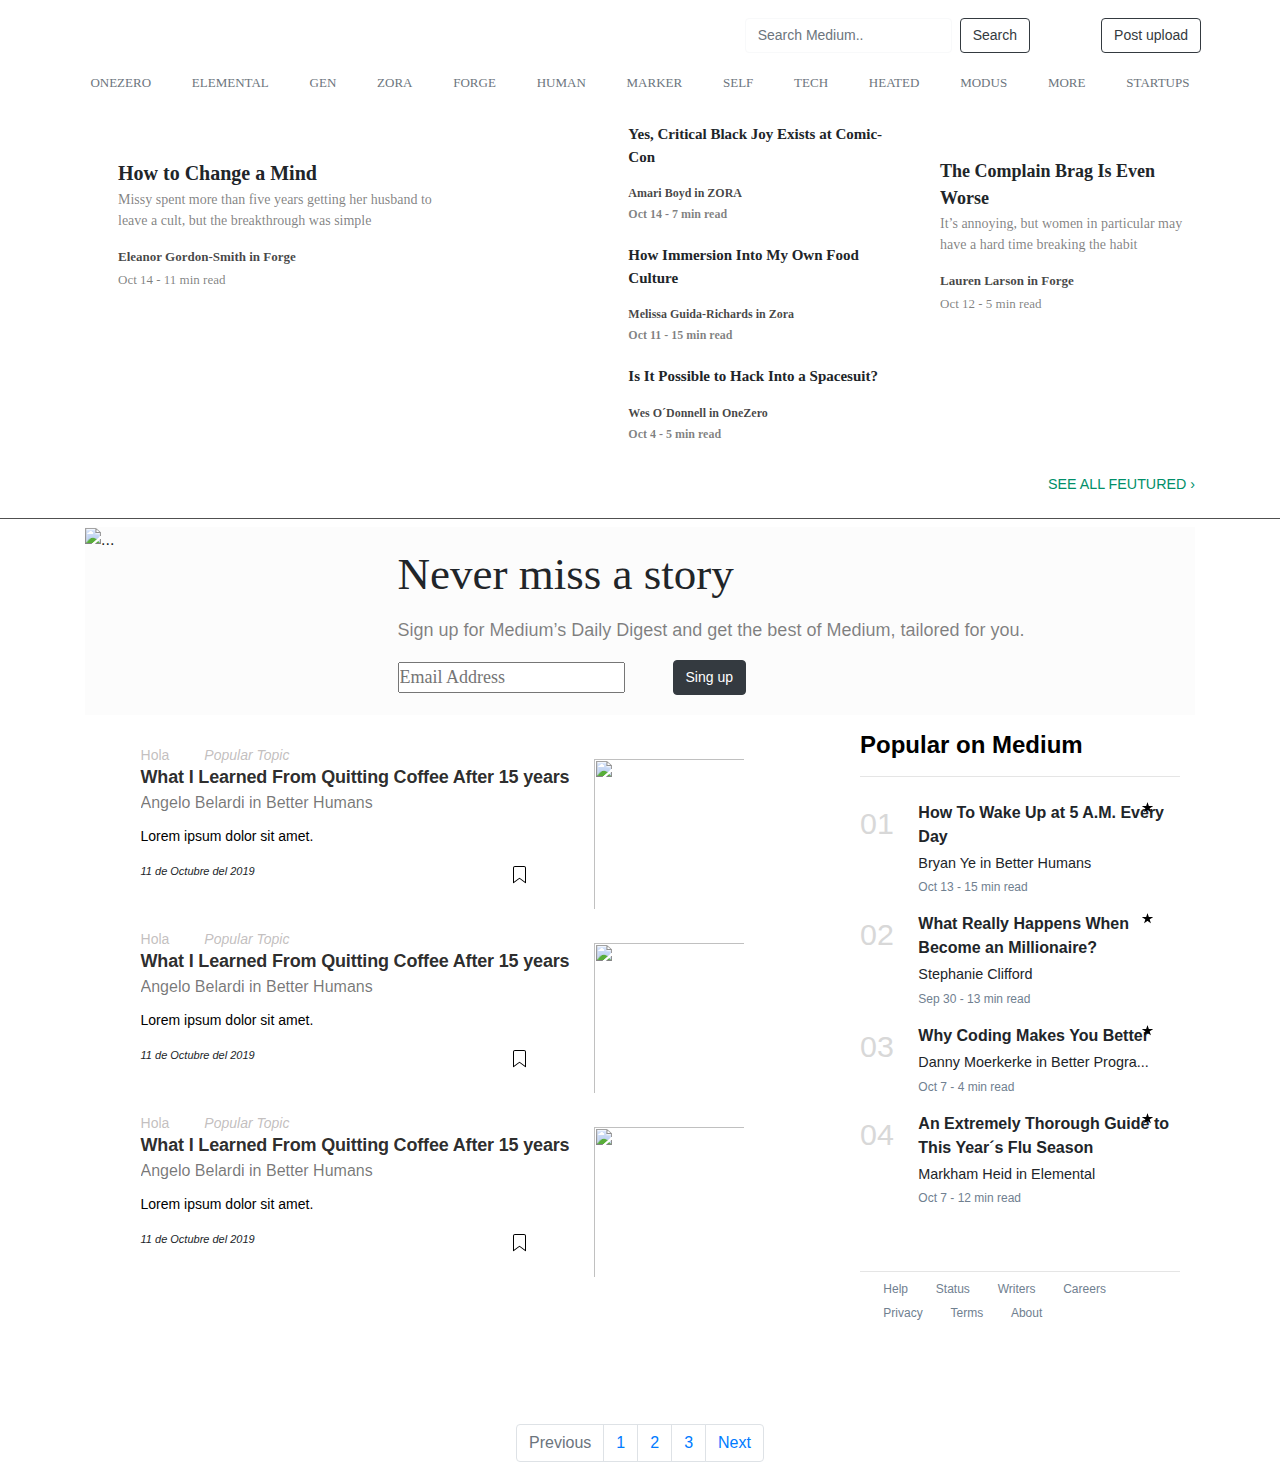
==== commit abbfaf9d: "Merge 2765e903276844736f3e7dc2c968d09bdca02d73 into a8d4db6ef19f49aeb11fb844a0efd0abf299a874" ====
--- a/index.html
+++ b/index.html
@@ -325,7 +325,7 @@
                             <p class="number-size">02</p>
                           </div>
                           <div class="col-10">
-                            <p class="text-title mb-1"><b>What Really Happens When You Become an Overnight Millionaire?</b></p>
+                            <p class="text-title mb-1"><b>What Really Happens When Become an Millionaire?</b></p>
                             <p class="text-body mb-1">Stephanie Clifford</p>
                             <p class="text-body-date">Sep 30 - 13 min read <span class="u-paddingLeft4"><span class="svgIcon svgIcon--star svgIcon--15px"><svg class="svgIcon-use" width="15" height="15"><path d="M7.438 2.324c.034-.099.09-.099.123 0l1.2 3.53a.29.29 0 0 0 .26.19h3.884c.11 0 .127.049.038.111L9.8 8.327a.271.271 0 0 0-.099.291l1.2 3.53c.034.1-.011.131-.098.069l-3.142-2.18a.303.303 0 0 0-.32 0l-3.145 2.182c-.087.06-.132.03-.099-.068l1.2-3.53a.271.271 0 0 0-.098-.292L2.056 6.146c-.087-.06-.071-.112.038-.112h3.884a.29.29 0 0 0 .26-.19l1.2-3.52z"></path></svg></span></span></p>
                           </div>
@@ -335,7 +335,7 @@
                             <p class="number-size">03</p>
                           </div>
                           <div class="col-10">
-                            <p class="text-title mb-1"><b>Why Coding Your Own Makes You a Better Developer</b></p>
+                            <p class="text-title mb-1"><b>Why Coding Makes You Better </b></p>
                             <p class="text-body mb-1">Danny Moerkerke in Better Progra...</p>
                             <p class="text-body-date">Oct 7 - 4 min read <span class="u-paddingLeft4"><span class="svgIcon svgIcon--star svgIcon--15px"><svg class="svgIcon-use" width="15" height="15"><path d="M7.438 2.324c.034-.099.09-.099.123 0l1.2 3.53a.29.29 0 0 0 .26.19h3.884c.11 0 .127.049.038.111L9.8 8.327a.271.271 0 0 0-.099.291l1.2 3.53c.034.1-.011.131-.098.069l-3.142-2.18a.303.303 0 0 0-.32 0l-3.145 2.182c-.087.06-.132.03-.099-.068l1.2-3.53a.271.271 0 0 0-.098-.292L2.056 6.146c-.087-.06-.071-.112.038-.112h3.884a.29.29 0 0 0 .26-.19l1.2-3.52z"></path></svg></span></span></p>
                             
@@ -384,7 +384,19 @@
 
         </div>
 
- 
+        <nav aria-label="Page navigation example">
+          <ul class="pagination justify-content-center">
+            <li class="page-item disabled">
+              <a class="page-link" href="#" tabindex="-1">Previous</a>
+            </li>
+            <li class="page-item"><a class="page-link" href="#">1</a></li>
+            <li class="page-item"><a class="page-link" href="#">2</a></li>
+            <li class="page-item"><a class="page-link" href="#">3</a></li>
+            <li class="page-item">
+              <a class="page-link" href="#">Next</a>
+            </li>
+          </ul>
+        </nav>
 
     
 <script src="https://code.jquery.com/jquery-3.4.1.min.js"
--- a/css/styles.css
+++ b/css/styles.css
@@ -1,320 +1,408 @@
 *{
-  padding: 0;
-  margin: 0;
-  box-sizing: border-box;
-}
-/*START Este es el header*/
+    padding: 0;
+    margin: 0;
+    box-sizing: border-box;
+}
+
+/* START header*/
+.header-nav-container{
+    height: 70px;
+}
+
+.header-nav-button{
+}
+
+.button-style-header{
+    font-family: Arial;
+    font-size: 14px;
+    font-weight: 100;
+}
+
 @media only screen and (max-width: 1000px){
+    .logo{
+      display: none;
+    }
+} 
+
+@media only screen and (min-width: 1000px){
+    .logo-small{
+      display: none;
+    }
+}
+
+.logo-small{
+    margin-top: 10px;
+    background-size: 50px;
+    width: 50px;
+    height: 50px;
+} 
+
 .logo{
-  display: none;
-}
+    height: 23px;
+    margin: 28px;
+}
+/* END header*/
+
+/* START nav topics*/
+.nav-link-item{
+    height: 70px;
+    /* background-color: blue; */
+}
+
+.nav-link-item{
+    font-family: Verdana;
+    font-size: 13px;
+    font-weight: 100;
+}
+/* START nav topics*/
+
+/* START principal content*/
+.card-body-principal{
+    font-family: open sans;
+}
+
+.card-title-principal{
+    font-weight: 600;   
+    font-size: 20px;
+}
+
+.card-summary-principal{
+    font-size: 14px;
+    color: rgba(0, 0, 0, 0.502);
+    margin-top: -15px;
+}
+
+.card-autor-principal{
+    font-size: 13px;
+    color: rgba(0, 0, 0, 0.735);
+    font-weight: 600;
+    margin-top: 5px;
+}
+
+.card-create-pricipal{
+    font-size: 13px;
+    color: rgba(0, 0, 0, 0.502);
+    font-weight: 500;
+    margin-top: -13px;
+}
+
+.card-group-inside{
+    font-family: open sans;
+}
+
+.card-group-topics{
+    display: flex;
+    align-items: center;
+}
+
+.card-title-topics{
+    font-weight: 600;   
+    font-size: 15px;
+    margin-top: 5px;
+}
+
+.card-autor-topics{
+    font-size: 12px;
+    color: rgba(0, 0, 0, 0.735);
+    font-weight: 600;
+    margin-top: 10px;
+}
+
+.card-create-topics{
+    font-size: 12px;
+    color: rgba(0, 0, 0, 0.502);
+    font-weight: 600;
+    margin-top: -13px;
+}
+
+.card-title-principal-2{
+    font-weight: 600;   
+    font-size: 18px;
+}
+/* END principal content*/
+
+/* START nav se all*/
+#button-see-all{
+    font-family: Arial;
+    font-size: 13px;
+    font-weight: 80;
+    color: #018f69!important;
+    /* letter-spacing: 1px; */
+    font-stretch: condensed;
+    font-size-adjust: 0.58;
+}
+
+.line-bottom{
+    border-top: 0.5px solid rgba(0, 0, 0, 0.687);
+  }
+/* END nav se all*/
+
+/* START subscriber*/
+@media only screen and (max-width: 1000px){
+    .card-img-subscriber{
+      display: none;
+    }
 } 
+
 @media only screen and (min-width: 1000px){
-.logo-small{
-  display: none;
-}
-}
-.logo-small{
-  margin-top: 10px;
-  background-size: 70px;
-  width: 70px;
-height: 70px;
-}  
-
-.header-nav-container{
-  /* background-color: aqua; */
-  height: 80px;
-  margin-bottom: 15px;
-  position: relative;
-}
-.nav-container{
-  /* background-color: red; */
-  height: 50px;
-  margin-bottom: 15px;
-  color: rgba(0,0,0,.54);
-  font-family: 'Lucida Sans', 'Lucida Sans Regular', 'Lucida Grande', 'Lucida Sans Unicode', Geneva, Verdana, sans-serif;
-  font-style: none;
-  justify-content: space-around;
-}
-.logo{
-  height: 20px;
-  margin: 25px;
-}
-.btn-outline-dark{
-  position: absolute;
-  right: 20px;
-  top: 20px;
-}
-/*END Este es el header*/
-/* START Este es el contenido principal/contenido fijo */
-.principal-container{
-  margin-bottom: 15px;
-}
-.main-card-container{
-  /* background-color: blueviolet;
-  height: 200px; */
-  margin-bottom: 15px;
-  display: flex;
-  flex-direction: column;
-}
-.principal-card{
-  flex-direction: column;
-  /* background-color: pink; */
-  height: 67px;
-}
-.feature-card-container{
-  /* background-color: blue; */
-  height: 200px;
-}
-/* END Este es el contenido principal/contenido fijo */
-/* START Feature */
-.feature-container{
-  /* background-color: darkgoldenrod; */
-  height: 50px;
-  margin-bottom: 15px;
-}
-/* START Feature */
-/* START Interactive content */
-/* .interactive-card{
-  background-color: hotpink;
-  height: 200px;
-  margin-bottom: 15px;
-} */
-.static-card{
-  /* background-color: lightgreen;*/
-  height: 200px;
-  margin-bottom: 15px; 
-}
-/* START Interactive content */
-/* START Article dynamic */
-.new-article-card{
-/*  background-color: lightsalmon;*/
-  height: 200px;
-}
-/* END Article dynamic */
+    .card-img-subscriber-small{
+      display: none;
+    }
+}
+.container-subscriber{
+    background-color: rgb(252, 252, 252);
+}
+
+.card-content-subscriber{
+    display: flex;
+    align-items: center
+}
+
+.card-title-subscriber{
+    font-family: times new;
+    font-size: 45px;
+    font-weight: 100;
+
+}
+
+.card-text-subscriber{
+    font-family: arial;
+    font-size: 18px;
+    color: rgba(0, 0, 0, 0.502);
+}
+
+.button-style-subscriber{
+    font-family: Arial;
+    font-size: 14px;
+    font-weight: 100;
+}
+
+.text-style-subscriber{
+    font-family: verdana;
+    font-size: 18px;
+    font-weight: 100;
+    color: rgba(0, 0, 0, 0.714);
+}
+/* END subscriber*/
+
+
+/* START static container*/
+.container-article-static{
+    height: 100px;
+    background-color: aquamarine;
+}
+
+.container-popular-static{
+    height: 100px;
+    background-color: blue;
+}
+/* START static container*/
+
+/* START dynamic container*/
+.container-article-dynamic{
+    height: 100px;
+    /* background-color: palegreen; */
+}
+
+.container-popular-dynamic{
+    height: 100px;
+    /* background-color: sandybrown; */
+}
+/* START dynamic container*/
+
+/*------------
+--------------
+--------------
+------------*/
+
+/* START STYLE Aside*/
+.col-10:hover{
+  color: darkgrey;
+}
+.text-title-content{
+    color: black;
+    font-family: 'Lucida Sans', 'Lucida Sans Regular', 'Lucida Grande', 'Lucida Sans Unicode', Geneva, Verdana, sans-serif;
+  }
+  hr{
+    border-width: 1px;
+  }
+  .number-size{
+    color: #D8D8D8;
+    font-size: 1.9rem;
+  }
+  .text-title{
+    font-family: 'Lucida Sans', 'Lucida Sans Regular', 'Lucida Grande', 'Lucida Sans Unicode', Geneva, Verdana, sans-serif;
+    font-size: 1rem;
+  }
+  .text-body{
+    font-family: 'Lucida Sans', 'Lucida Sans Regular', 'Lucida Grande', 'Lucida Sans Unicode', Geneva, Verdana, sans-serif;
+    font-size: 0.9rem;
+  }
+  .text-body-date{
+    font-family: 'Lucida Sans', 'Lucida Sans Regular', 'Lucida Grande', 'Lucida Sans Unicode', Geneva, Verdana, sans-serif;
+    color: slategrey;
+    font-size: 0.75rem;
+  }
+  .text-body-top{
+    font-family: 'Lucida Sans', 'Lucida Sans Regular', 'Lucida Grande', 'Lucida Sans Unicode', Geneva, Verdana, sans-serif;
+    color: slategrey;
+    font-size: 0.75rem;
+  }
+  /*END STYLE Aside*/
+
+  /* START Cards statics*/
+.title-jquery-card{
+    margin: 0;
+    margin-bottom: 5px;
+    color: rgba(0,0,0,.84);
+    font-family: medium-content-sans-serif-font,"Lucida Grande","Lucida Sans Unicode","Lucida Sans",Geneva,Arial,sans-serif;
+    font-size: 14px;
+    line-height: 20px;
+    font-weight: 600;
+    /* Meter el texto en un contenido*/
+  }
+  .autor-jquery-card{
+    font-size: 12px;
+      font-family: medium-content-sans-serif-font,"Lucida Grande","Lucida Sans Unicode","Lucida Sans",Geneva,Arial,sans-serif;
+      color:rgb(77, 77, 77);
+      border-top: 4px;
+      border-bottom: 1px;
+      margin-top: 1px;
+  }
+  /* END Cards statics*/
+
+
 /* START CARD fit */
 .feed-jquery{
-max-width:528px;
-max-height:171px;
-}
-.section-jquery{
-display: flex;
-justify-content: center;
-/* max-width:528px;
-max-height:171px; */
-
-}
-.article-jquery{
-padding: 5px;
-}
-.tag-topic{
---x-height-multiplier: 0;
---baseline-multiplier: 0;
-font-family: medium-content-sans-serif-font,-apple-system,BlinkMacSystemFont,"Segoe UI",Roboto,Oxygen,Ubuntu,Cantarell,"Open Sans","Helvetica Neue",sans-serif;
-letter-spacing: 0;
-font-weight: 400;
-font-style: normal;
-text-rendering: optimizeLegibility;
--webkit-font-smoothing: antialiased;
-color: rgba(177, 172, 172, 0.774);
-visibility: visible;
-line-height: 20px;
-font-size: 14px;
-text-align: left;
-display: flex;
--webkit-box-align: center;
-align-items: center;
-margin-top: 1px;
-margin-bottom: 1px;
-text-transform: capitalize;
-}
-.title-jquery{
-margin: 0;
-margin-bottom: 5px;
-color: rgba(0,0,0,.84);
-font-family: medium-content-sans-serif-font,"Lucida Grande","Lucida Sans Unicode","Lucida Sans",Geneva,Arial,sans-serif;
-font-size: 2.2vw;
-line-height: 20px;
-transform: translateY(.96px);
-letter-spacing: -.17px;
-font-weight: 600;
-max-height: 40px;
-text-overflow: ellipsis;
-/* Meter el texto en un contenido*/
-}
-.summary-jquery{
-text-align: left;
-margin-top: 2px;
-margin-bottom: 15px;
-color: rgba(0,0,0,.54);
-overflow: hidden!important;
-  max-height: 40px!important;
-  text-overflow: ellipsis!important;
-  display: -webkit-box!important;
-  -webkit-line-clamp: 2!important;
-  -webkit-box-orient: vertical;
-font-family: medium-content-sans-serif-font,"Lucida Grande","Lucida Sans Unicode","Lucida Sans",Geneva,Arial,sans-serif;
-font-size: 1.7vw;
-line-height: 20px;
-transform: translateY(1.52px);
-font-weight: 400;
-overflow: hidden;
-max-height: 40px;
-text-overflow: ellipsis;
-display: -webkit-box;
--webkit-line-clamp: 2;
--webkit-box-orient: vertical;
-}
-.autor-jquery{
-font-size: 1.2vw;
-  font-family: medium-content-sans-serif-font,"Lucida Grande","Lucida Sans Unicode","Lucida Sans",Geneva,Arial,sans-serif;
-  color:black;
-  border-top: 4px;
-  border-bottom: 1px;
-  margin-top: 1px;
-}
-.createdate-jquery{
-margin-top: 2px;
-margin-bottom: 2px;
-font-family: medium-content-sans-serif-font,"Lucida Grande","Lucida Sans Unicode","Lucida Sans",Geneva,Arial,sans-serif;
-font-style: italic;
-font-size: 11px;
-align-content: center;
-}
-.img-jquery{
-height: 150px;
-line-height: 150px;
-padding: 10px;
-margin: 5px;
-}
-.img-url{
-margin: 0;
-top: 50%;
-padding:5px;
-line-height: 20px;
--webkit-box-flex: 0;
-flex: 0 0 auto;
-margin-right: 0;
-width: 160px;
-height: 160px;
-background-position: 50% 50% ;
-}
-.svg-jquery{
-display: inline-block;
-height: 10px;
-width: 10px;
-}
-.buttom-jquery{
-position: relative;
-}
-.svgIcon-use{
-position: absolute;
-right: 40px;
-top: -1px; 
-} 
-* {
-  box-sizing: border-box;
-}
-.section-jquery {
-  transition: transform .5s;
-  
-  
-}
-.section-jquery:hover {
-  -ms-transform: scale(1.08); /* IE 9 */
-  -webkit-transform: scale(1.08); /* Safari 3-8 */
-  transform: scale(1.08);
-   
-}
-/* END CARD fit */
-/* START STYLE Aside*/
-.text-title-content{
-  color: black;
-  font-family: 'Lucida Sans', 'Lucida Sans Regular', 'Lucida Grande', 'Lucida Sans Unicode', Geneva, Verdana, sans-serif;
-}
-hr{
-  border-width: 1px;
-}
-.number-size{
-  color: #D8D8D8;
-  font-size: 1.9rem;
-}
-.text-title{
-  font-family: 'Lucida Sans', 'Lucida Sans Regular', 'Lucida Grande', 'Lucida Sans Unicode', Geneva, Verdana, sans-serif;
-  font-size: 1rem;
-}
-.text-body{
-  font-family: 'Lucida Sans', 'Lucida Sans Regular', 'Lucida Grande', 'Lucida Sans Unicode', Geneva, Verdana, sans-serif;
-  font-size: 0.9rem;
-}
-.text-body-date{
-  font-family: 'Lucida Sans', 'Lucida Sans Regular', 'Lucida Grande', 'Lucida Sans Unicode', Geneva, Verdana, sans-serif;
-  color: slategrey;
-  font-size: 0.75rem;
-}
-.text-body-top{
-  font-family: 'Lucida Sans', 'Lucida Sans Regular', 'Lucida Grande', 'Lucida Sans Unicode', Geneva, Verdana, sans-serif;
-  color: slategrey;
-  font-size: 0.75rem;
-}
-/*END STYLE Aside*/
-
-/* START Cards statics*/
-.title-jquery-card{
-  margin: 0;
-  margin-bottom: 5px;
-  color: rgba(0,0,0,.84);
-  font-family: medium-content-sans-serif-font,"Lucida Grande","Lucida Sans Unicode","Lucida Sans",Geneva,Arial,sans-serif;
-  font-size: 14px;
-  line-height: 20px;
-  font-weight: 600;
-  /* Meter el texto en un contenido*/
-}
-.autor-jquery-card{
-  font-size: 12px;
+    max-width:528px;
+    max-height:171px;
+    }
+    .section-jquery{
+    display: flex;
+    justify-content: center;
+    /* max-width:528px;
+    max-height:171px; */
+    
+    }
+    .article-jquery{
+    padding: 5px;
+    }
+    .tag-topic{
+    --x-height-multiplier: 0;
+    --baseline-multiplier: 0;
+    font-family: medium-content-sans-serif-font,-apple-system,BlinkMacSystemFont,"Segoe UI",Roboto,Oxygen,Ubuntu,Cantarell,"Open Sans","Helvetica Neue",sans-serif;
+    letter-spacing: 0;
+    font-weight: 400;
+    font-style: normal;
+    text-rendering: optimizeLegibility;
+    -webkit-font-smoothing: antialiased;
+    color: rgba(177, 172, 172, 0.774);
+    visibility: visible;
+    line-height: 20px;
+    font-size: 14px;
+    text-align: left;
+    display: flex;
+    -webkit-box-align: center;
+    align-items: center;
+    margin-top: 1px;
+    margin-bottom: 1px;
+    text-transform: capitalize;
+    }
+    .title-jquery{
+    margin: 0;
+    margin-bottom: 5px;
+    color: rgba(0,0,0,.84);
     font-family: medium-content-sans-serif-font,"Lucida Grande","Lucida Sans Unicode","Lucida Sans",Geneva,Arial,sans-serif;
-    color:rgb(77, 77, 77);
-    border-top: 4px;
-    border-bottom: 1px;
-    margin-top: 1px;
-}
-/* END Cards statics*/
-
-
-/*START Dynamic Cards*/
-
-/* contenedor*/
-.sectionJquery{
-  display: flex;
-  justify-content: center;
-  height: 22vh;
-}
-
-.sectionJquery:hover {
-  -ms-transform: scale(1.08); /* IE 9 */
-  -webkit-transform: scale(1.08); /* Safari 3-8 */
-  transform: scale(1.08);
-}
-
-.sectionJquery{
-transition: transform .5s;
-}
-
-.articleJquery{
-  height: 22vh;
-  }
-  
-/* contenedor*/
-  .imgJquery{
-   height: 22vh;
-   display: flex;
-   justify-conten: center;
-  }
-
- /*imagen*/
-  .imgUrl{
-    width: auto;
-    height: 100%;
-  }
-
-  /* END Dynamic Cards */+    font-size: 18px;
+    line-height: 20px;
+    transform: translateY(.96px);
+    letter-spacing: -.17px;
+    font-weight: 600;
+    max-height: 40px;
+    text-overflow: ellipsis;
+    /* Meter el texto en un contenido*/
+    }
+    .summary-jquery{
+    text-align: left;
+    margin-top: 2px;
+    margin-bottom: 15px;
+    color: rgba(0,0,0,.54);
+    overflow: hidden!important;
+      max-height: 40px!important;
+      text-overflow: ellipsis!important;
+      display: -webkit-box!important;
+      -webkit-line-clamp: 2!important;
+      -webkit-box-orient: vertical;
+    font-family: medium-content-sans-serif-font,"Lucida Grande","Lucida Sans Unicode","Lucida Sans",Geneva,Arial,sans-serif;
+    font-size: 16px;
+    line-height: 20px;
+    transform: translateY(1.52px);
+    font-weight: 400;
+    overflow: hidden;
+    max-height: 40px;
+    text-overflow: ellipsis;
+    display: -webkit-box;
+    -webkit-line-clamp: 2;
+    -webkit-box-orient: vertical;
+    }
+    .autor-jquery{
+    font-size: 14px;
+      font-family: medium-content-sans-serif-font,"Lucida Grande","Lucida Sans Unicode","Lucida Sans",Geneva,Arial,sans-serif;
+      color:black;
+      border-top: 4px;
+      border-bottom: 1px;
+      margin-top: 1px;
+    }
+    .createdate-jquery{
+    margin-top: 2px;
+    margin-bottom: 2px;
+    font-family: medium-content-sans-serif-font,"Lucida Grande","Lucida Sans Unicode","Lucida Sans",Geneva,Arial,sans-serif;
+    font-style: italic;
+    font-size: 11px;
+    align-content: center;
+    }
+    .img-jquery{
+    height: 150px;
+    line-height: 150px;
+    padding: 10px;
+    margin: 5px;
+    }
+    .img-url{
+    margin: 0;
+    top: 50%;
+    padding:5px;
+    line-height: 20px;
+    -webkit-box-flex: 0;
+    flex: 0 0 auto;
+    margin-right: 0;
+    width: 160px;
+    height: 160px;
+    background-position: 50% 50% ;
+    }
+    .svg-jquery{
+    display: inline-block;
+    height: 10px;
+    width: 10px;
+    }
+    .buttom-jquery{
+    position: relative;
+    }
+    .svgIcon-use{
+    position: absolute;
+    right: 40px;
+    top: -1px; 
+    } 
+    * {
+      box-sizing: border-box;
+    }
+    .section-jquery {
+      transition: transform .5s;
+      
+      
+    }
+    .section-jquery:hover {
+      -ms-transform: scale(1.08); /* IE 9 */
+      -webkit-transform: scale(1.08); /* Safari 3-8 */
+      transform: scale(1.08); 
+    }
+    /* END CARD fit */
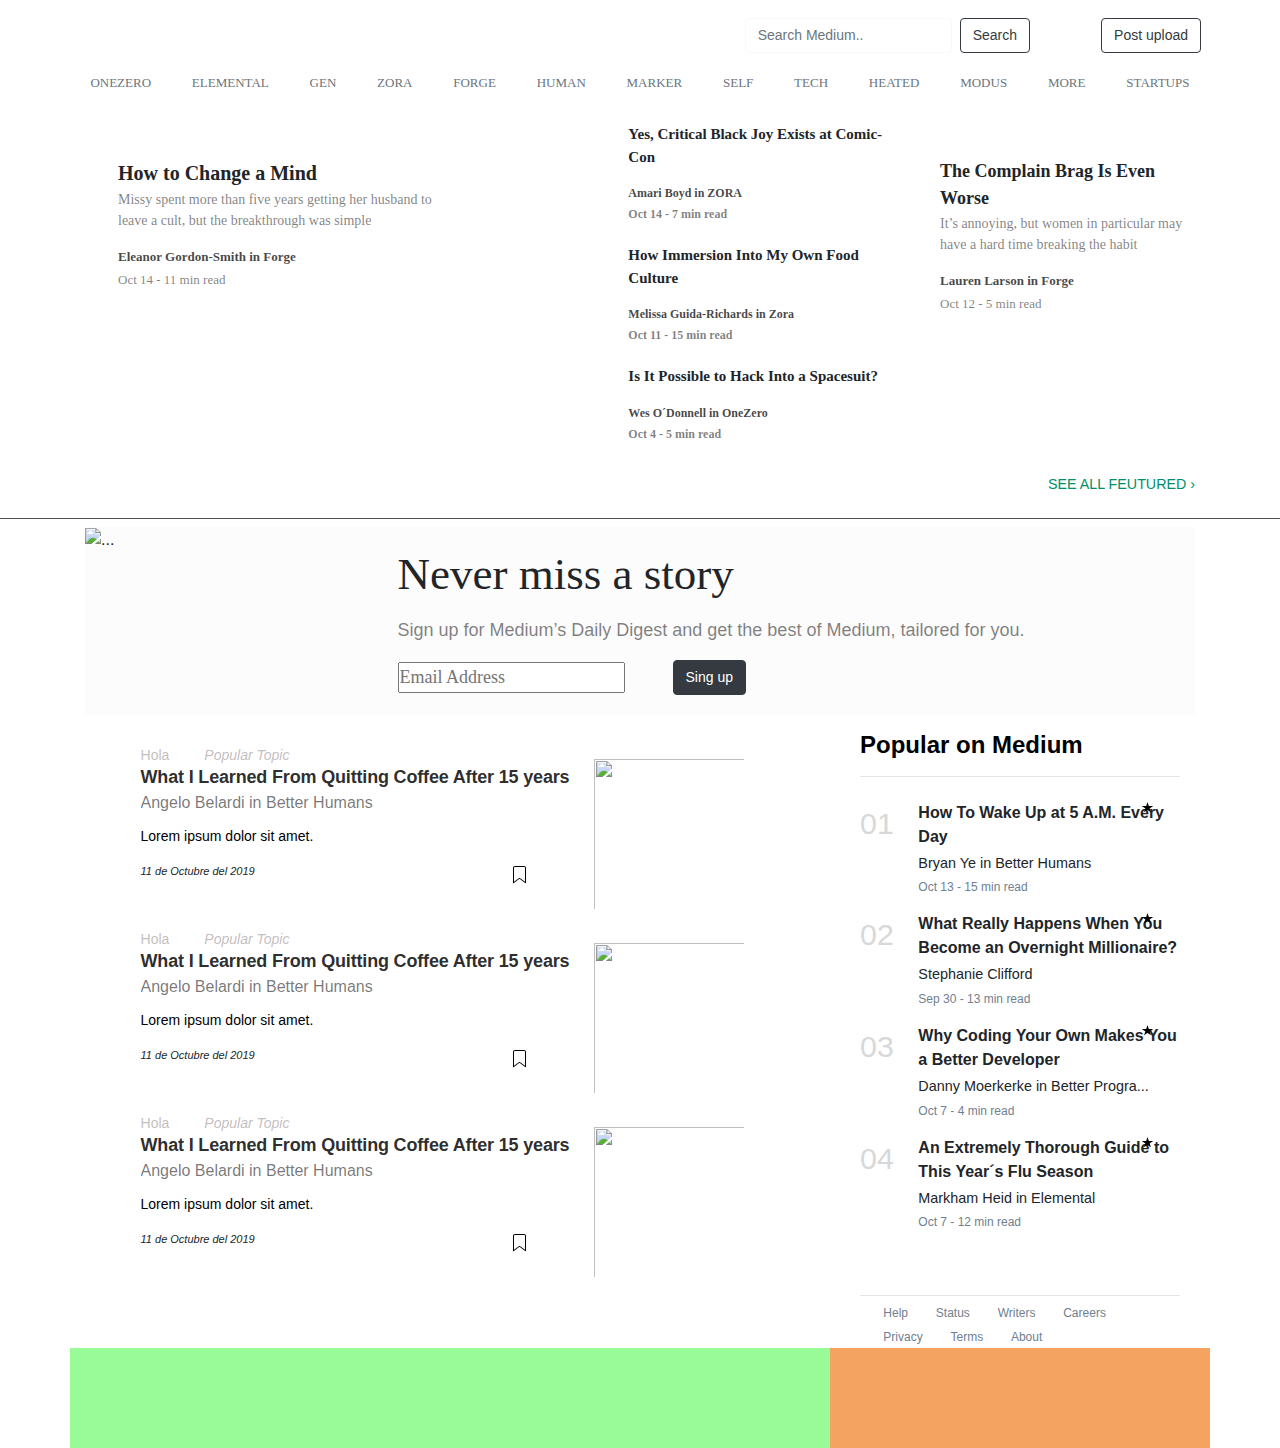
==== commit 57041baf: "[ADD] Adding delete post" ====
--- a/index.html
+++ b/index.html
@@ -1,218 +1,293 @@
 <!DOCTYPE html>
 <html lang="en">
+
 <head>
-    <meta charset="UTF-8">
-    <meta name="viewport" content="width=device-width, initial-scale=1.0">
-    <meta http-equiv="X-UA-Compatible" content="ie=edge">
-    <title>Medium – Get smarter about what matters to you.</title>
-    <link rel="shortcut icon" href="https://miro.medium.com/max/390/1*emiGsBgJu2KHWyjluhKXQw.png">
-    <link rel="stylesheet" href="https://stackpath.bootstrapcdn.com/bootstrap/4.3.1/css/bootstrap.min.css" />
-    <link rel="stylesheet" href="css/styles.css" />
+  <meta charset="UTF-8">
+  <meta name="viewport" content="width=device-width, initial-scale=1.0">
+  <meta http-equiv="X-UA-Compatible" content="ie=edge">
+  <title>Medium</title>
+  <link rel="stylesheet" href="https://stackpath.bootstrapcdn.com/bootstrap/4.3.1/css/bootstrap.min.css" />
+  <link rel="stylesheet" href="css/styles.css" />
 </head>
+
 <body>
-    <!--START modal-->
-    <!--END modal-->
-
-    <!--START header-->
-    <div class="container container-nav-bar">
-        <div class="row header">
-            <div class="header-container col-12 m-lg-0 p-lg-0">
-                <div class="row">
-                    <div class="header-nav-container col-lg-4 col-12 d-flex justify-content-start m-lg-0 p-lg-0">
-                        <img class="logo" src="https://upload.wikimedia.org/wikipedia/commons/thumb/b/b1/Medium_logo_Wordmark_Black.svg/1280px-Medium_logo_Wordmark_Black.svg.png" alt="">
-                        <img class="logo-small" src="https://miro.medium.com/max/390/1*emiGsBgJu2KHWyjluhKXQw.png" alt="">
+  <!--START modal-->
+
+  <div class="modal fade" id="newPost" tabindex="-1" role="dialog" aria-labelledby="exampleModalLabel"
+    aria-hidden="true">
+    <div class="modal-dialog modal-lg" role="document">
+      <div class="modal-content">
+        <div class="modal-header">
+          <button type="button" class="close" data-dismiss="modal" aria-label="Close">
+            <span aria-hidden="true">&times;</span>
+          </button>
+        </div>
+        <div class="modal-body">
+          <div class="container">
+            <div class="row">
+              <div class="col-12 mt-3">
+                <h3>Crea tu post</h3>
+                <form class="border rounded bg-light p-1" id="dataForm">
+                  <div class="form-group">
+                    <label>Título</label>
+                    <input id="title" name="title" type="text" class="form-control txtGuide"
+                      placeholder="Titulo de tu post" />
+                  </div>
+                  <div class="form-group">
+                    <label>Nombre</label>
+                    <input id="name" name="title" type="text" class="form-control txtGuide"
+                      placeholder="¿Como te llamas?" />
+                  </div>
+                  <div class="form-group">
+                    <label for="exampleInputPassword1">Descripción</label>
+                    <textarea class="form-control" id="preview" rows="3"
+                      placeholder="Describe en breve tu post"></textarea>
+                  </div>
+                  <div class="form-group" rows="5">
+                    <label for="exampleInputPassword1">Contenido del post</label>
+                    <textarea class="form-control" id="content" rows="3" placeholder="Ingresa tu post"></textarea>
+                  </div>
+                  <div class="form-group">
+                    <label>URL de la imagen</label>
+                    <input id="img-Url" name="imgUrl" type="text" class="form-control txtGuide"
+                      placeholder="URL de tu imagen" />
+                  </div>
+                </form>
+              </div>
+            </div>
+          </div>
+        </div>
+        <div class="modal-footer">
+          <button type="button" id="submit-post" onclick="getDataFromButton()" class="btn btn-success"
+            data-dismiss="modal">
+            Enviar Post
+          </button>
+        </div>
+      </div>
+    </div>
+  </div>
+
+  <!--END modal-->
+
+  <!--START header-->
+  <div class="container container-nav-bar">
+    <div class="row header">
+      <div class="header-container col-12 m-lg-0 p-lg-0">
+        <div class="row">
+          <div class="header-nav-container col-lg-4 col-12 d-flex justify-content-start m-lg-0 p-lg-0">
+            <img class="logo"
+              src="https://upload.wikimedia.org/wikipedia/commons/thumb/b/b1/Medium_logo_Wordmark_Black.svg/1280px-Medium_logo_Wordmark_Black.svg.png"
+              alt="">
+            <img class="logo-small" src="https://miro.medium.com/max/390/1*emiGsBgJu2KHWyjluhKXQw.png" alt="">
+          </div>
+          <div
+            class="header-nav-button col-lg-6 col-12 d-lg-flex justify-content-lg-end d-flex justify-content-start m-lg-0 p-lg-0">
+            <form class="form-inline my-2 my-lg-0">
+              <input class="form-control mr-sm-2 border border-light button-style-header" type="Search Medium.."
+                placeholder="Search Medium.." aria-label="Search Medium..">
+              <button class="btn btn-outline-dark my-2 my-sm-0 button-style-header" type="submit">Search</button>
+            </form>
+          </div>
+          <div class="col-lg-2 col-12 d-lg-flex justify-content-lg-end d-flex justify-content-start m-lg-0 p-lg-0 ">
+            <form class="form-inline my-2 mx-lg-4 my-lg-0">
+              <button type="button" id="callNewPostFormBtn" class="btn btn-outline-dark button-style-header"
+                data-toggle="modal" data-target="#newPost">Post upload</button>
+              <form class="form-inline"></form>
+            </form>
+          </div>
+        </div>
+      </div>
+    </div>
+  </div>
+  <!--END header-->
+
+
+  <div class="content-wrapper m-0 p-0">
+
+    <!--START nav topics-->
+    <div class="container container-topics d-none d-lg-block">
+      <div class="row d-flex justify-content-around">
+        <div class="col-12">
+          <ul class="nav row d-flex justify-content-around">
+            <li class="nav-item">
+              <a href="https://onezero.medium.com/" class="nav-link-item text-muted">ONEZERO</a>
+            </li>
+            <li class="nav-item">
+              <a href="https://elemental.medium.com/" class="nav-link-item text-muted">ELEMENTAL</a>
+            </li>
+            <li class="nav-item">
+              <a href="https://gen.medium.com/" class="nav-link-item text-muted">GEN</a>
+            </li>
+            <li class="nav-item">
+              <a href="https://zora.medium.com/" class="nav-link-item text-muted">ZORA</a>
+            </li>
+            <li class="nav-item">
+              <a href="https://forge.medium.com/" class="nav-link-item text-muted">FORGE</a>
+            </li>
+            <li class="nav-item">
+              <a href="https://humanparts.medium.com/" class="nav-link-item text-muted">HUMAN</a>
+            </li>
+            <li class="nav-item">
+              <a href="https://marker.medium.com/" class="nav-link-item text-muted">MARKER</a>
+            </li>
+            <li class="nav-item">
+              <a href="https://medium.com/topic/self" class="nav-link-item text-muted">SELF</a>
+            </li>
+            <li class="nav-item">
+              <a href="https://medium.com/topic/technology" class="nav-link-item text-muted">TECH</a>
+            </li>
+            <li class="nav-item">
+              <a href="https://heated.medium.com/" class="nav-link-item text-muted">HEATED</a>
+            </li>
+            <li class="nav-item">
+              <a href="https://modus.medium.com/" class="nav-link-item text-muted">MODUS</a>
+            </li>
+            <li class="nav-item">
+              <a href="https://medium.com/topics" class="nav-link-item text-muted">MORE</a>
+            </li>
+            <li class="nav-item">
+              <a href="https://medium.com/topic/startups" class="nav-link-item text-muted">STARTUPS</a>
+            </li>
+          </ul>
+        </div>
+      </div>
+    </div>
+    <!--END nav topics-->
+
+    <!--START principal content-->
+    <div class="container container-card-group">
+      <div class="row card-group-main">
+        <div class="card-main col-12 col-lg-4 mt-4 m-0 p-0">
+          <div class="mb-3 card-img-principal"><img
+              src="https://cdn-images-1.medium.com/focal/832/302/49/5/1*0GUrVNtd9-f9NOrhT0AgGA.png" alt=""
+              class="card-img-top"></div>
+          <div class="card-body-principal ml-lg-5 ml-md-2">
+            <p class="card-title-principal mt-2">How to Change a Mind</p>
+            <p class="card-summary-principal">Missy spent more than five years getting her husband to leave a cult, but
+              the breakthrough was simple</p>
+            <p class="card-autor-principal">Eleanor Gordon-Smith in Forge</p>
+            <p class="card-create-pricipal">Oct 14 - 11 min read</p>
+          </div>
+        </div>
+        <div class="card-group-inside col-12 col-lg-5 mt-4">
+          <div class="card-inside">
+            <div class="container contaioner-card-group-static">
+              <div class="row ccard-group-main-static">
+                <div class="card-main col-12">
+                  <div class="row card-group-topics">
+                    <div class="card-img-topics col-4">
+                      <img class="mw-100"
+                        src="https://cdn-images-1.medium.com/focal/200/200/36/44/1*jxlB4nsmVO-f0Hde3BWCNA.jpeg" alt="">
                     </div>
-                    <div class="header-nav-button col-lg-6 col-12 d-lg-flex justify-content-lg-end d-flex justify-content-start m-lg-0 p-lg-0">
-                        <form class="form-inline my-2 my-lg-0">
-                            <input class="form-control mr-sm-2 border border-light button-style-header" type="Search Medium.." placeholder="Search Medium.." aria-label="Search Medium..">
-                            <button class="btn btn-outline-dark my-2 my-sm-0 button-style-header" type="submit">Search</button>
-                        </form>
-                   </div>
-                    <div class="col-lg-2 col-12 d-lg-flex justify-content-lg-end d-flex justify-content-start m-lg-0 p-lg-0 ">
-                        <form class="form-inline my-2 mx-lg-4 my-lg-0">
-                            <button type="button" id="callNewPostFormBtn" class="btn btn-outline-dark button-style-header" data-toggle="modal" data-target="#newPost">Post upload</button>
-                            <form class="form-inline"></form>
-                        </form>
+                    <div class="card-content-topics col-8 ">
+                      <p class="card-title-topics">Yes, Critical Black Joy Exists at Comic-Con</p>
+                      <p class="card-autor-topics">Amari Boyd in ZORA</p>
+                      <p class="card-create-topics">Oct 14 - 7 min read</p>
                     </div>
-                </div>
-            </div>
-        </div>
-    </div>
-    <!--END header-->
-
-
-    <div class="content-wrapper m-0 p-0">
-
-        <!--START nav topics-->
-        <div class="container container-topics d-none d-lg-block">
-            <div class="row d-flex justify-content-around">
-                <div class="col-12">
-                    <ul class="nav row d-flex justify-content-around">
-                        <li class="nav-item">
-                            <a href="https://onezero.medium.com/" class="nav-link-item text-muted">ONEZERO</a>
-                        </li>
-                        <li class="nav-item">
-                            <a href="https://elemental.medium.com/" class="nav-link-item text-muted">ELEMENTAL</a>
-                        </li>
-                        <li class="nav-item">
-                            <a href="https://gen.medium.com/" class="nav-link-item text-muted">GEN</a>
-                        </li>
-                        <li class="nav-item">
-                            <a href="https://zora.medium.com/" class="nav-link-item text-muted">ZORA</a>
-                        </li>
-                        <li class="nav-item">
-                            <a href="https://forge.medium.com/" class="nav-link-item text-muted">FORGE</a>
-                        </li>
-                        <li class="nav-item">
-                            <a href="https://humanparts.medium.com/" class="nav-link-item text-muted">HUMAN</a>
-                        </li>
-                        <li class="nav-item">
-                            <a href="https://marker.medium.com/" class="nav-link-item text-muted">MARKER</a>
-                        </li>
-                        <li class="nav-item">
-                            <a href="https://medium.com/topic/self" class="nav-link-item text-muted">SELF</a>
-                        </li>
-                        <li class="nav-item">
-                            <a href="https://medium.com/topic/technology" class="nav-link-item text-muted">TECH</a>
-                        </li>
-                        <li class="nav-item">
-                            <a href="https://heated.medium.com/" class="nav-link-item text-muted">HEATED</a>
-                        </li>
-                        <li class="nav-item">
-                            <a href="https://modus.medium.com/" class="nav-link-item text-muted">MODUS</a>
-                        </li>
-                        <li class="nav-item">
-                            <a href="https://medium.com/topics" class="nav-link-item text-muted">MORE</a>
-                        </li>
-                        <li class="nav-item">
-                            <a href="https://medium.com/topic/startups" class="nav-link-item text-muted">STARTUPS</a>
-                        </li>
-                    </ul>
-                </div>
-            </div>
-        </div>
-        <!--END nav topics-->
-
-        <!--START principal content-->
-        <div class="container container-card-group">
-            <div class="row card-group-main">
-                <div class="card-main col-12 col-lg-4 mt-4 m-0 p-0">
-                    <div class="mb-3 card-img-principal"><img src="https://cdn-images-1.medium.com/focal/832/302/49/5/1*0GUrVNtd9-f9NOrhT0AgGA.png" alt="" class="card-img-top"></div>
-                    <div class="card-body-principal ml-lg-5 ml-md-2">
-                        <p class="card-title-principal mt-2">How to Change a Mind</p>
-                        <p class="card-summary-principal">Missy spent more than five years getting her husband to leave a cult, but the breakthrough was simple</p>
-                        <p class="card-autor-principal">Eleanor Gordon-Smith in Forge</p>
-                        <p class="card-create-pricipal">Oct 14 - 11 min read</p>
+                  </div>
+                </div>
+              </div>
+            </div>
+          </div>
+          <div class="card-inside">
+            <div class="container contaioner-card-group-static">
+              <div class="row ccard-group-main-static">
+                <div class="card-main col-12">
+                  <div class="row card-group-topics">
+                    <div class="card-img-topics col-4">
+                      <img class="mw-100"
+                        src="https://cdn-images-1.medium.com/focal/200/200/48/57/1*NfxQcQjiJVqR0O0-FxLn1A.jpeg" alt="">
                     </div>
-                </div>
-                <div class="card-group-inside col-12 col-lg-5 mt-4">
-                    <div class="card-inside">
-                        <div class="container contaioner-card-group-static">
-                            <div class="row ccard-group-main-static">
-                                <div class="card-main col-12">
-                                    <div class="row card-group-topics">
-                                        <div class="card-img-topics col-4">
-                                            <img class="mw-100" src="https://cdn-images-1.medium.com/focal/200/200/36/44/1*jxlB4nsmVO-f0Hde3BWCNA.jpeg" alt="">
-                                        </div>
-                                        <div class="card-content-topics col-8 ">
-                                            <p class="card-title-topics">Yes, Critical Black Joy Exists at Comic-Con</p>
-                                            <p class="card-autor-topics">Amari Boyd in ZORA</p>
-                                            <p class="card-create-topics">Oct 14 - 7 min read</p>
-                                        </div>
-                                    </div>
-                                </div>
-                            </div>
-                        </div>
+                    <div class="card-content-topics col-8 ">
+                      <p class="card-title-topics">How Immersion Into My Own Food Culture</p>
+                      <p class="card-autor-topics">Melissa Guida-Richards in Zora</p>
+                      <p class="card-create-topics">Oct 11 - 15 min read</p>
                     </div>
-                        <div class="card-inside">
-                        <div class="container contaioner-card-group-static">
-                            <div class="row ccard-group-main-static">
-                                <div class="card-main col-12">
-                                    <div class="row card-group-topics">
-                                        <div class="card-img-topics col-4">
-                                            <img class="mw-100" src="https://cdn-images-1.medium.com/focal/200/200/48/57/1*NfxQcQjiJVqR0O0-FxLn1A.jpeg" alt="">
-                                        </div>
-                                        <div class="card-content-topics col-8 ">
-                                            <p class="card-title-topics">How Immersion Into My Own Food Culture</p>
-                                            <p class="card-autor-topics">Melissa Guida-Richards in Zora</p>
-                                            <p class="card-create-topics">Oct 11 - 15 min read</p>
-                                        </div>
-                                    </div>
-                                </div>
-                            </div>
-                        </div>
-                        </div>
-                    <div class="card-inside">
-                        <div class="card-inside">
-                            <div class="container contaioner-card-group-static">
-                                <div class="row ccard-group-main-static">
-                                    <div class="card-main col-12">
-                                        <div class="row card-group-topics">
-                                            <div class="card-img-topics col-4">
-                                                <img class="mw-100" src="https://cdn-images-1.medium.com/focal/200/200/50/55/1*efGguWRt7qh-jDVKjFPTNQ.jpeg" alt="">
-                                            </div>
-                                            <div class="card-content-topics col-8 ">
-                                                <p class="card-title-topics">Is It Possible to Hack Into a Spacesuit?</p>
-                                                <p class="card-autor-topics">Wes O´Donnell in OneZero</p>
-                                                <p class="card-create-topics">Oct 4 - 5 min read</p>
-                                            </div>
-                                        </div>
-                                    </div>
-                                </div>
-                            </div>
-                        </div>
+                  </div>
+                </div>
+              </div>
+            </div>
+          </div>
+          <div class="card-inside">
+            <div class="card-inside">
+              <div class="container contaioner-card-group-static">
+                <div class="row ccard-group-main-static">
+                  <div class="card-main col-12">
+                    <div class="row card-group-topics">
+                      <div class="card-img-topics col-4">
+                        <img class="mw-100"
+                          src="https://cdn-images-1.medium.com/focal/200/200/50/55/1*efGguWRt7qh-jDVKjFPTNQ.jpeg"
+                          alt="">
+                      </div>
+                      <div class="card-content-topics col-8 ">
+                        <p class="card-title-topics">Is It Possible to Hack Into a Spacesuit?</p>
+                        <p class="card-autor-topics">Wes O´Donnell in OneZero</p>
+                        <p class="card-create-topics">Oct 4 - 5 min read</p>
+                      </div>
                     </div>
-                </div>
-                <div class="card-main col-12 col-lg-3 mt-4 d-none d-lg-block">
-                    <div class="mb-3 card-img-principal"><img src="https://cdn-images-1.medium.com/focal/1008/444/63/28/1*Nj3OZx5JyCTHNhKVDTWOdQ.jpeg" alt="" class="card-img-top"></div>
-                    <div class="card-body-principal">
-                        <p class="card-title-principal-2 mt-2">The Complain Brag Is Even Worse</p>
-                        <p class="card-summary-principal">It’s annoying, but women in particular may have a hard time breaking the habit</p>
-                        <p class="card-autor-principal">Lauren Larson in Forge</p>
-                        <p class="card-create-pricipal">Oct 12 - 5 min read</p>
-                    </div>     
-                </div>
-            </div>
-        </div>
-        <!--END principal content-->
-
-        <!--START nav see all-->
-        <div class="container">
-            <div class="row">
-                <div class="col 12 d-flex justify-content-end mt-3 mb-0">
-                    <p id="button-see-all"><a href="https://medium.com/topic/editors-picks"></a>SEE ALL FEUTURED ›</p>
-                </div>
-            </div>
-        </div>
-        <hr class="line-bottom m-0 p-0 my-2">
-        <!--END nav see all-->
-        
-        <!--START subscriber-->
-        <div class="container ">
-            <div class="container-subscriber mb-3 m-0 p-0">
-                <div class="row m-0 p-0">
-                    <div class="col-md-3 col-12 m-0 p-0">
-                    <img class="justify-content-start card-img-subscriber mw-100" src="https://cdn-images-1.medium.com/max/800/1*b3nQCtGsY2BWPFO_sUVRrg.png" alt="...">
-                    <img class="justify-content-start card-img-subscriber-small mw-100" src="https://cdn-images-1.medium.com/max/375/1*tU-oRhmSFYhT1ssvkv40hA.png" alt="...">
-                    </div>
-                    <div class="col-md-9 col-12 card-content-subscriber">
-                    <div class="card-body">
-                        <h5 class="card-title-subscriber">Never miss a story</h5>
-                        <p class="card-text-subscriber my-3">Sign up for Medium’s Daily Digest and get the best of Medium, tailored for you.</p>
-                        <form class="form-inline mt-3">
-                            <input class="mr-sm-5 text-style-subscriber" type="Email Address" placeholder="Email Address" aria-label="Email Address">
-                            <button class="btn btn-dark my-2 my-sm-0 button-style-subscriber" type="submit">Sing up</button>
-                        </form>
-                    </div>
-                    </div>
-                </div>
-            </div>
-        </div>       
-        <!--END subscriber-->
-
-
-        <!--START static content-->
-        <!--
+                  </div>
+                </div>
+              </div>
+            </div>
+          </div>
+        </div>
+        <div class="card-main col-12 col-lg-3 mt-4 d-none d-lg-block">
+          <div class="mb-3 card-img-principal"><img
+              src="https://cdn-images-1.medium.com/focal/1008/444/63/28/1*Nj3OZx5JyCTHNhKVDTWOdQ.jpeg" alt=""
+              class="card-img-top"></div>
+          <div class="card-body-principal">
+            <p class="card-title-principal-2 mt-2">The Complain Brag Is Even Worse</p>
+            <p class="card-summary-principal">It’s annoying, but women in particular may have a hard time breaking the
+              habit</p>
+            <p class="card-autor-principal">Lauren Larson in Forge</p>
+            <p class="card-create-pricipal">Oct 12 - 5 min read</p>
+          </div>
+        </div>
+      </div>
+    </div>
+    <!--END principal content-->
+
+    <!--START nav see all-->
+    <div class="container">
+      <div class="row">
+        <div class="col 12 d-flex justify-content-end mt-3 mb-0">
+          <p id="button-see-all"><a href="https://medium.com/topic/editors-picks"></a>SEE ALL FEUTURED ›</p>
+        </div>
+      </div>
+    </div>
+    <hr class="line-bottom m-0 p-0 my-2">
+    <!--END nav see all-->
+
+    <!--START subscriber-->
+    <div class="container ">
+      <div class="container-subscriber mb-3 m-0 p-0">
+        <div class="row m-0 p-0">
+          <div class="col-md-3 col-12 m-0 p-0">
+            <img class="justify-content-start card-img-subscriber mw-100"
+              src="https://cdn-images-1.medium.com/max/800/1*b3nQCtGsY2BWPFO_sUVRrg.png" alt="...">
+            <img class="justify-content-start card-img-subscriber-small mw-100"
+              src="https://cdn-images-1.medium.com/max/375/1*tU-oRhmSFYhT1ssvkv40hA.png" alt="...">
+          </div>
+          <div class="col-md-9 col-12 card-content-subscriber">
+            <div class="card-body">
+              <h5 class="card-title-subscriber">Never miss a story</h5>
+              <p class="card-text-subscriber my-3">Sign up for Medium’s Daily Digest and get the best of Medium,
+                tailored for you.</p>
+              <form class="form-inline mt-3">
+                <input class="mr-sm-5 text-style-subscriber" type="Email Address" placeholder="Email Address"
+                  aria-label="Email Address">
+                <button class="btn btn-dark my-2 my-sm-0 button-style-subscriber" type="submit">Sing up</button>
+              </form>
+            </div>
+          </div>
+        </div>
+      </div>
+    </div>
+    <!--END subscriber-->
+
+
+    <!--START static content-->
+    <!--
         <div class="container">
             <div class="row">
                 <div class="container-article-static col-lg-8">
@@ -224,186 +299,225 @@
             </div>
         </div>
         -->
-        <div class="container">
-                <div class="row">
-                  <div class="interactive-container col-12 col-lg-8">
-          
-                  <!--START CARD -->  
-                  <div class="col-12 mt-2 mb-4"> <!--Feed-->
-                    <div class="section-jquery">
-                        <div class="article-jquery">
-                            <p class="tag-topic">Hola    &nbsp;&nbsp;&nbsp;&nbsp;&nbsp;&nbsp;&nbsp;&nbsp;<span><i>Popular Topic</i></span> </p>
-                            <p class="title-jquery" data-toggle="modal" data-target="#exampleModalScrollable" >What I Learned From Quitting Coffee After 15 years</p>
-                            <p class="summary-jquery">Angelo Belardi in Better Humans</p>
-                            <p class="autor-jquery">Lorem ipsum dolor sit amet.</p>
-                            <div class="buttom-jquery">
-                            <p class="createdate-jquery">
-                                <span class="create-jquery">11 de Octubre del 2019</span>
-                                <span class="svgIcon svgIcon--bookmark svgIcon--25px"><svg class="svgIcon-use" width="22" height="22"><path d="M19 6c0-1.1-.9-2-2-2H8c-1.1 0-2 .9-2 2v14.66h.012c.01.103.045.204.12.285a.5.5 0 0 0 .706.03L12.5 16.85l5.662 4.126a.508.508 0 0 0 .708-.03.5.5 0 0 0 .118-.285H19V6zm-6.838 9.97L7 19.636V6c0-.55.45-1 1-1h9c.55 0 1 .45 1 1v13.637l-5.162-3.668a.49.49 0 0 0-.676 0z" fill-rule="evenodd"></path></svg></span>
-                                </span>
-                                <span class="menu-jquery"></span>
-                            </p>
-                            </div>
-                        </div>
-                        <div class="img-jquery">
-                            <img class="img-url" src="https://cdn-images-1.medium.com/fit/c/304/312/1*U6X7P89peTqBVU72UYJK8Q.jpeg" alt="">
-                        </div> 
-                    </div>
-                  </div>
-                  <!--END CARD-->
-          
-                  <!--START CARD -->  
-                  <div class="col-12 mt-2 mb-4"> <!--Feed-->
-                    <div class="section-jquery">
-                        <div class="article-jquery">
-                            <p class="tag-topic">Hola    &nbsp;&nbsp;&nbsp;&nbsp;&nbsp;&nbsp;&nbsp;&nbsp;<span><i>Popular Topic</i></span> </p>
-                            <p class="title-jquery" data-toggle="modal" data-target="#exampleModalScrollable" >What I Learned From Quitting Coffee After 15 years</p>
-                            <p class="summary-jquery">Angelo Belardi in Better Humans</p>
-                            <p class="autor-jquery">Lorem ipsum dolor sit amet.</p>
-                            <div class="buttom-jquery">
-                            <p class="createdate-jquery">
-                                <span class="create-jquery">11 de Octubre del 2019</span>
-                                <span class="svgIcon svgIcon--bookmark svgIcon--25px"><svg class="svgIcon-use" width="22" height="22"><path d="M19 6c0-1.1-.9-2-2-2H8c-1.1 0-2 .9-2 2v14.66h.012c.01.103.045.204.12.285a.5.5 0 0 0 .706.03L12.5 16.85l5.662 4.126a.508.508 0 0 0 .708-.03.5.5 0 0 0 .118-.285H19V6zm-6.838 9.97L7 19.636V6c0-.55.45-1 1-1h9c.55 0 1 .45 1 1v13.637l-5.162-3.668a.49.49 0 0 0-.676 0z" fill-rule="evenodd"></path></svg></span>
-                                </span>
-                                <span class="menu-jquery"></span>
-                            </p>
-                            </div>
-                        </div>
-                        <div class="img-jquery">
-                            <img class="img-url" src="https://cdn-images-1.medium.com/fit/c/304/312/1*U6X7P89peTqBVU72UYJK8Q.jpeg" alt="">
-                        </div> 
-                    </div>
-                  </div>
-                  <!--END CARD-->  
-          
-                  <!--START CARD -->  
-                  <div class="col-12 mt-2 mb-4"> <!--Feed-->
-                    <div class="section-jquery">
-                        <div class="article-jquery">
-                            <p class="tag-topic">Hola    &nbsp;&nbsp;&nbsp;&nbsp;&nbsp;&nbsp;&nbsp;&nbsp;<span><i>Popular Topic</i></span> </p>
-                            <p class="title-jquery" data-toggle="modal" data-target="#exampleModalScrollable" >What I Learned From Quitting Coffee After 15 years</p>
-                            <p class="summary-jquery">Angelo Belardi in Better Humans</p>
-                            <p class="autor-jquery">Lorem ipsum dolor sit amet.</p>
-                            <div class="buttom-jquery">
-                            <p class="createdate-jquery">
-                                <span class="create-jquery">11 de Octubre del 2019</span>
-                                <span class="svgIcon svgIcon--bookmark svgIcon--25px"><svg class="svgIcon-use" width="22" height="22"><path d="M19 6c0-1.1-.9-2-2-2H8c-1.1 0-2 .9-2 2v14.66h.012c.01.103.045.204.12.285a.5.5 0 0 0 .706.03L12.5 16.85l5.662 4.126a.508.508 0 0 0 .708-.03.5.5 0 0 0 .118-.285H19V6zm-6.838 9.97L7 19.636V6c0-.55.45-1 1-1h9c.55 0 1 .45 1 1v13.637l-5.162-3.668a.49.49 0 0 0-.676 0z" fill-rule="evenodd"></path></svg></span>
-                                </span>
-                                <span class="menu-jquery"></span>
-                            </p>
-                            </div>
-                        </div>
-                        <div class="img-jquery">
-                            <img class="img-url" src="https://cdn-images-1.medium.com/fit/c/304/312/1*U6X7P89peTqBVU72UYJK8Q.jpeg" alt="">
-                        </div> 
-                    </div>
-                  </div>
-                  <!--END CARD-->  
-                  
-          
-                  </div>
-                  <div class="static-aside col-12 col-lg-4"> <!--Esta es fija-->  
-                  <!--START ASIDE-->
-                    <div class="container-fluid">
-                      <div class="">
-                        <div class="text-title-content">
-                          <h4><b>Popular on Medium</b></h4>
-                        </div>
-                        <hr class="mb-4">
-                        <div class="row">
-                          <div class="col-2 mt-0">
-                            <p class="number-size">01</p>
-                          </div>
-                          <div class="col-10">
-                            <p class="text-title mb-1"><b>How To Wake Up at 5 A.M. Every Day</b></p>
-                            <p class="text-body mb-1">Bryan Ye in Better Humans</p>
-                            <p class="text-body-date">Oct 13 - 15 min read <span class="u-paddingLeft4"><span class="svgIcon svgIcon--star svgIcon--15px"><svg class="svgIcon-use" width="15" height="15"><path d="M7.438 2.324c.034-.099.09-.099.123 0l1.2 3.53a.29.29 0 0 0 .26.19h3.884c.11 0 .127.049.038.111L9.8 8.327a.271.271 0 0 0-.099.291l1.2 3.53c.034.1-.011.131-.098.069l-3.142-2.18a.303.303 0 0 0-.32 0l-3.145 2.182c-.087.06-.132.03-.099-.068l1.2-3.53a.271.271 0 0 0-.098-.292L2.056 6.146c-.087-.06-.071-.112.038-.112h3.884a.29.29 0 0 0 .26-.19l1.2-3.52z"></path></svg></span></span></p>
-                          </div>
-                        </div>
-                        <div class="row">
-                          <div class="col-2 mt-0">
-                            <p class="number-size">02</p>
-                          </div>
-                          <div class="col-10">
-                            <p class="text-title mb-1"><b>What Really Happens When Become an Millionaire?</b></p>
-                            <p class="text-body mb-1">Stephanie Clifford</p>
-                            <p class="text-body-date">Sep 30 - 13 min read <span class="u-paddingLeft4"><span class="svgIcon svgIcon--star svgIcon--15px"><svg class="svgIcon-use" width="15" height="15"><path d="M7.438 2.324c.034-.099.09-.099.123 0l1.2 3.53a.29.29 0 0 0 .26.19h3.884c.11 0 .127.049.038.111L9.8 8.327a.271.271 0 0 0-.099.291l1.2 3.53c.034.1-.011.131-.098.069l-3.142-2.18a.303.303 0 0 0-.32 0l-3.145 2.182c-.087.06-.132.03-.099-.068l1.2-3.53a.271.271 0 0 0-.098-.292L2.056 6.146c-.087-.06-.071-.112.038-.112h3.884a.29.29 0 0 0 .26-.19l1.2-3.52z"></path></svg></span></span></p>
-                          </div>
-                        </div>
-                        <div class="row">
-                          <div class="col-2 mt-0">
-                            <p class="number-size">03</p>
-                          </div>
-                          <div class="col-10">
-                            <p class="text-title mb-1"><b>Why Coding Makes You Better </b></p>
-                            <p class="text-body mb-1">Danny Moerkerke in Better Progra...</p>
-                            <p class="text-body-date">Oct 7 - 4 min read <span class="u-paddingLeft4"><span class="svgIcon svgIcon--star svgIcon--15px"><svg class="svgIcon-use" width="15" height="15"><path d="M7.438 2.324c.034-.099.09-.099.123 0l1.2 3.53a.29.29 0 0 0 .26.19h3.884c.11 0 .127.049.038.111L9.8 8.327a.271.271 0 0 0-.099.291l1.2 3.53c.034.1-.011.131-.098.069l-3.142-2.18a.303.303 0 0 0-.32 0l-3.145 2.182c-.087.06-.132.03-.099-.068l1.2-3.53a.271.271 0 0 0-.098-.292L2.056 6.146c-.087-.06-.071-.112.038-.112h3.884a.29.29 0 0 0 .26-.19l1.2-3.52z"></path></svg></span></span></p>
-                            
-                          </div>
-                        </div>
-                        <div class="row">
-                          <div class="col-2 mt-0">
-                            <p class="number-size">04</p>
-                          </div>
-                          <div class="col-10">
-                            <p class="text-title mb-1"><b>An Extremely Thorough Guide to This Year´s Flu Season</b></p>
-                            <p class="text-body mb-1">Markham Heid in Elemental</p>
-                            <p class="text-body-date">Oct 7 - 12 min read <span class="u-paddingLeft4"><span class="svgIcon svgIcon--star svgIcon--15px"><svg class="svgIcon-use" width="15" height="15"><path d="M7.438 2.324c.034-.099.09-.099.123 0l1.2 3.53a.29.29 0 0 0 .26.19h3.884c.11 0 .127.049.038.111L9.8 8.327a.271.271 0 0 0-.099.291l1.2 3.53c.034.1-.011.131-.098.069l-3.142-2.18a.303.303 0 0 0-.32 0l-3.145 2.182c-.087.06-.132.03-.099-.068l1.2-3.53a.271.271 0 0 0-.098-.292L2.056 6.146c-.087-.06-.071-.112.038-.112h3.884a.29.29 0 0 0 .26-.19l1.2-3.52z"></path></svg></span></span></p>
-                          </div>
-                        </div>
-                        <hr class="mt-5 mb-1">
-                        <span class="text-body-top">&nbsp;&nbsp;&nbsp;&nbsp;&nbsp;&nbsp; Help &nbsp;&nbsp;&nbsp;&nbsp;&nbsp;&nbsp;</span>
-                        <span class="text-body-top">Status &nbsp;&nbsp;&nbsp;&nbsp;&nbsp;&nbsp;</span>
-                        <span class="text-body-top">Writers &nbsp;&nbsp;&nbsp;&nbsp;&nbsp;&nbsp;</span>
-                        <span class="text-body-top">Careers &nbsp;&nbsp;&nbsp;&nbsp;&nbsp;&nbsp;</span>
-                        <br>
-                        <span class="text-body-top">&nbsp;&nbsp;&nbsp;&nbsp;&nbsp;&nbsp; Privacy &nbsp;&nbsp;&nbsp;&nbsp;&nbsp;&nbsp;</span>
-                        <span class="text-body-top">Terms &nbsp;&nbsp;&nbsp;&nbsp;&nbsp;&nbsp;</span>
-                        <span class="text-body-top">About &nbsp;&nbsp;&nbsp;&nbsp;&nbsp;&nbsp;</span>
-                      </div>
-                    </div>
-                  <!--END ASIDE-->
-                  </div>
-                </div>
-              </div>
-        <!--END static content-->
-
-
-        <!--START dynamic content-->
-        <div class="container">
-                <div class="row">
-                    <div class="container-article-dynamic col-lg-8">
-    
-                    </div>
-                    <div class="container-popular-dynamic col-lg-4 d-none d-lg-block">
-    
-                    </div>
-                </div>
-            </div>
-        <!--END dynamic content-->
-
-        </div>
-
-        <nav aria-label="Page navigation example">
-          <ul class="pagination justify-content-center">
-            <li class="page-item disabled">
-              <a class="page-link" href="#" tabindex="-1">Previous</a>
-            </li>
-            <li class="page-item"><a class="page-link" href="#">1</a></li>
-            <li class="page-item"><a class="page-link" href="#">2</a></li>
-            <li class="page-item"><a class="page-link" href="#">3</a></li>
-            <li class="page-item">
-              <a class="page-link" href="#">Next</a>
-            </li>
-          </ul>
-        </nav>
-
-    
-<script src="https://code.jquery.com/jquery-3.4.1.min.js"
-integrity="sha256-CSXorXvZcTkaix6Yvo6HppcZGetbYMGWSFlBw8HfCJo=" crossorigin="anonymous">
-</script>
-<script src="https://stackpath.bootstrapcdn.com/bootstrap/4.3.1/js/bootstrap.min.js"></script>
-<script src="https://stackpath.bootstrapcdn.com/bootstrap/4.3.1/js/bootstrap.bundle.min.js"></script>
-<script src="js/main.js"></script>
+    <div class="container">
+      <div class="row">
+        <div class="interactive-container col-12 col-lg-8">
+
+          <!--START CARD -->
+          <div class="col-12 mt-2 mb-4">
+            <!--Feed-->
+            <div class="section-jquery">
+              <div class="article-jquery">
+                <p class="tag-topic">Hola &nbsp;&nbsp;&nbsp;&nbsp;&nbsp;&nbsp;&nbsp;&nbsp;<span><i>Popular
+                      Topic</i></span> </p>
+                <p class="title-jquery" data-toggle="modal" data-target="#exampleModalScrollable">What I Learned From
+                  Quitting Coffee After 15 years</p>
+                <p class="summary-jquery">Angelo Belardi in Better Humans</p>
+                <p class="autor-jquery">Lorem ipsum dolor sit amet.</p>
+                <div class="buttom-jquery">
+                  <p class="createdate-jquery">
+                    <span class="create-jquery">11 de Octubre del 2019</span>
+                    <span class="svgIcon svgIcon--bookmark svgIcon--25px"><svg class="svgIcon-use" width="22"
+                        height="22">
+                        <path
+                          d="M19 6c0-1.1-.9-2-2-2H8c-1.1 0-2 .9-2 2v14.66h.012c.01.103.045.204.12.285a.5.5 0 0 0 .706.03L12.5 16.85l5.662 4.126a.508.508 0 0 0 .708-.03.5.5 0 0 0 .118-.285H19V6zm-6.838 9.97L7 19.636V6c0-.55.45-1 1-1h9c.55 0 1 .45 1 1v13.637l-5.162-3.668a.49.49 0 0 0-.676 0z"
+                          fill-rule="evenodd"></path>
+                      </svg></span>
+                    </span>
+                    <span class="menu-jquery"></span>
+                  </p>
+                </div>
+              </div>
+              <div class="img-jquery">
+                <img class="img-url" src="https://cdn-images-1.medium.com/fit/c/304/312/1*U6X7P89peTqBVU72UYJK8Q.jpeg"
+                  alt="">
+              </div>
+            </div>
+          </div>
+          <!--END CARD-->
+
+          <!--START CARD -->
+          <div class="col-12 mt-2 mb-4">
+            <!--Feed-->
+            <div class="section-jquery">
+              <div class="article-jquery">
+                <p class="tag-topic">Hola &nbsp;&nbsp;&nbsp;&nbsp;&nbsp;&nbsp;&nbsp;&nbsp;<span><i>Popular
+                      Topic</i></span> </p>
+                <p class="title-jquery" data-toggle="modal" data-target="#exampleModalScrollable">What I Learned From
+                  Quitting Coffee After 15 years</p>
+                <p class="summary-jquery">Angelo Belardi in Better Humans</p>
+                <p class="autor-jquery">Lorem ipsum dolor sit amet.</p>
+                <div class="buttom-jquery">
+                  <p class="createdate-jquery">
+                    <span class="create-jquery">11 de Octubre del 2019</span>
+                    <span class="svgIcon svgIcon--bookmark svgIcon--25px"><svg class="svgIcon-use" width="22"
+                        height="22">
+                        <path
+                          d="M19 6c0-1.1-.9-2-2-2H8c-1.1 0-2 .9-2 2v14.66h.012c.01.103.045.204.12.285a.5.5 0 0 0 .706.03L12.5 16.85l5.662 4.126a.508.508 0 0 0 .708-.03.5.5 0 0 0 .118-.285H19V6zm-6.838 9.97L7 19.636V6c0-.55.45-1 1-1h9c.55 0 1 .45 1 1v13.637l-5.162-3.668a.49.49 0 0 0-.676 0z"
+                          fill-rule="evenodd"></path>
+                      </svg></span>
+                    </span>
+                    <span class="menu-jquery"></span>
+                  </p>
+                </div>
+              </div>
+              <div class="img-jquery">
+                <img class="img-url" src="https://cdn-images-1.medium.com/fit/c/304/312/1*U6X7P89peTqBVU72UYJK8Q.jpeg"
+                  alt="">
+              </div>
+            </div>
+          </div>
+          <!--END CARD-->
+
+          <!--START CARD -->
+          <div class="col-12 mt-2 mb-4">
+            <!--Feed-->
+            <div class="section-jquery">
+              <div class="article-jquery">
+                <p class="tag-topic">Hola &nbsp;&nbsp;&nbsp;&nbsp;&nbsp;&nbsp;&nbsp;&nbsp;<span><i>Popular
+                      Topic</i></span> </p>
+                <p class="title-jquery" data-toggle="modal" data-target="#exampleModalScrollable">What I Learned From
+                  Quitting Coffee After 15 years</p>
+                <p class="summary-jquery">Angelo Belardi in Better Humans</p>
+                <p class="autor-jquery">Lorem ipsum dolor sit amet.</p>
+                <div class="buttom-jquery">
+                  <p class="createdate-jquery">
+                    <span class="create-jquery">11 de Octubre del 2019</span>
+                    <span class="svgIcon svgIcon--bookmark svgIcon--25px"><svg class="svgIcon-use" width="22"
+                        height="22">
+                        <path
+                          d="M19 6c0-1.1-.9-2-2-2H8c-1.1 0-2 .9-2 2v14.66h.012c.01.103.045.204.12.285a.5.5 0 0 0 .706.03L12.5 16.85l5.662 4.126a.508.508 0 0 0 .708-.03.5.5 0 0 0 .118-.285H19V6zm-6.838 9.97L7 19.636V6c0-.55.45-1 1-1h9c.55 0 1 .45 1 1v13.637l-5.162-3.668a.49.49 0 0 0-.676 0z"
+                          fill-rule="evenodd"></path>
+                      </svg></span>
+                    </span>
+                    <span class="menu-jquery"></span>
+                  </p>
+                </div>
+              </div>
+              <div class="img-jquery">
+                <img class="img-url" src="https://cdn-images-1.medium.com/fit/c/304/312/1*U6X7P89peTqBVU72UYJK8Q.jpeg"
+                  alt="">
+              </div>
+            </div>
+          </div>
+          <!--END CARD-->
+
+
+        </div>
+        <div class="static-aside col-12 col-lg-4">
+          <!--Esta es fija-->
+          <!--START ASIDE-->
+          <div class="container-fluid">
+            <div class="">
+              <div class="text-title-content">
+                <h4><b>Popular on Medium</b></h4>
+              </div>
+              <hr class="mb-4">
+              <div class="row">
+                <div class="col-2 mt-0">
+                  <p class="number-size">01</p>
+                </div>
+                <div class="col-10">
+                  <p class="text-title mb-1"><b>How To Wake Up at 5 A.M. Every Day</b></p>
+                  <p class="text-body mb-1">Bryan Ye in Better Humans</p>
+                  <p class="text-body-date">Oct 13 - 15 min read <span class="u-paddingLeft4"><span
+                        class="svgIcon svgIcon--star svgIcon--15px"><svg class="svgIcon-use" width="15" height="15">
+                          <path
+                            d="M7.438 2.324c.034-.099.09-.099.123 0l1.2 3.53a.29.29 0 0 0 .26.19h3.884c.11 0 .127.049.038.111L9.8 8.327a.271.271 0 0 0-.099.291l1.2 3.53c.034.1-.011.131-.098.069l-3.142-2.18a.303.303 0 0 0-.32 0l-3.145 2.182c-.087.06-.132.03-.099-.068l1.2-3.53a.271.271 0 0 0-.098-.292L2.056 6.146c-.087-.06-.071-.112.038-.112h3.884a.29.29 0 0 0 .26-.19l1.2-3.52z">
+                          </path>
+                        </svg></span></span></p>
+                </div>
+              </div>
+              <div class="row">
+                <div class="col-2 mt-0">
+                  <p class="number-size">02</p>
+                </div>
+                <div class="col-10">
+                  <p class="text-title mb-1"><b>What Really Happens When You Become an Overnight Millionaire?</b></p>
+                  <p class="text-body mb-1">Stephanie Clifford</p>
+                  <p class="text-body-date">Sep 30 - 13 min read <span class="u-paddingLeft4"><span
+                        class="svgIcon svgIcon--star svgIcon--15px"><svg class="svgIcon-use" width="15" height="15">
+                          <path
+                            d="M7.438 2.324c.034-.099.09-.099.123 0l1.2 3.53a.29.29 0 0 0 .26.19h3.884c.11 0 .127.049.038.111L9.8 8.327a.271.271 0 0 0-.099.291l1.2 3.53c.034.1-.011.131-.098.069l-3.142-2.18a.303.303 0 0 0-.32 0l-3.145 2.182c-.087.06-.132.03-.099-.068l1.2-3.53a.271.271 0 0 0-.098-.292L2.056 6.146c-.087-.06-.071-.112.038-.112h3.884a.29.29 0 0 0 .26-.19l1.2-3.52z">
+                          </path>
+                        </svg></span></span></p>
+                </div>
+              </div>
+              <div class="row">
+                <div class="col-2 mt-0">
+                  <p class="number-size">03</p>
+                </div>
+                <div class="col-10">
+                  <p class="text-title mb-1"><b>Why Coding Your Own Makes You a Better Developer</b></p>
+                  <p class="text-body mb-1">Danny Moerkerke in Better Progra...</p>
+                  <p class="text-body-date">Oct 7 - 4 min read <span class="u-paddingLeft4"><span
+                        class="svgIcon svgIcon--star svgIcon--15px"><svg class="svgIcon-use" width="15" height="15">
+                          <path
+                            d="M7.438 2.324c.034-.099.09-.099.123 0l1.2 3.53a.29.29 0 0 0 .26.19h3.884c.11 0 .127.049.038.111L9.8 8.327a.271.271 0 0 0-.099.291l1.2 3.53c.034.1-.011.131-.098.069l-3.142-2.18a.303.303 0 0 0-.32 0l-3.145 2.182c-.087.06-.132.03-.099-.068l1.2-3.53a.271.271 0 0 0-.098-.292L2.056 6.146c-.087-.06-.071-.112.038-.112h3.884a.29.29 0 0 0 .26-.19l1.2-3.52z">
+                          </path>
+                        </svg></span></span></p>
+
+                </div>
+              </div>
+              <div class="row">
+                <div class="col-2 mt-0">
+                  <p class="number-size">04</p>
+                </div>
+                <div class="col-10">
+                  <p class="text-title mb-1"><b>An Extremely Thorough Guide to This Year´s Flu Season</b></p>
+                  <p class="text-body mb-1">Markham Heid in Elemental</p>
+                  <p class="text-body-date">Oct 7 - 12 min read <span class="u-paddingLeft4"><span
+                        class="svgIcon svgIcon--star svgIcon--15px"><svg class="svgIcon-use" width="15" height="15">
+                          <path
+                            d="M7.438 2.324c.034-.099.09-.099.123 0l1.2 3.53a.29.29 0 0 0 .26.19h3.884c.11 0 .127.049.038.111L9.8 8.327a.271.271 0 0 0-.099.291l1.2 3.53c.034.1-.011.131-.098.069l-3.142-2.18a.303.303 0 0 0-.32 0l-3.145 2.182c-.087.06-.132.03-.099-.068l1.2-3.53a.271.271 0 0 0-.098-.292L2.056 6.146c-.087-.06-.071-.112.038-.112h3.884a.29.29 0 0 0 .26-.19l1.2-3.52z">
+                          </path>
+                        </svg></span></span></p>
+                </div>
+              </div>
+              <hr class="mt-5 mb-1">
+              <span class="text-body-top">&nbsp;&nbsp;&nbsp;&nbsp;&nbsp;&nbsp; Help
+                &nbsp;&nbsp;&nbsp;&nbsp;&nbsp;&nbsp;</span>
+              <span class="text-body-top">Status &nbsp;&nbsp;&nbsp;&nbsp;&nbsp;&nbsp;</span>
+              <span class="text-body-top">Writers &nbsp;&nbsp;&nbsp;&nbsp;&nbsp;&nbsp;</span>
+              <span class="text-body-top">Careers &nbsp;&nbsp;&nbsp;&nbsp;&nbsp;&nbsp;</span>
+              <br>
+              <span class="text-body-top">&nbsp;&nbsp;&nbsp;&nbsp;&nbsp;&nbsp; Privacy
+                &nbsp;&nbsp;&nbsp;&nbsp;&nbsp;&nbsp;</span>
+              <span class="text-body-top">Terms &nbsp;&nbsp;&nbsp;&nbsp;&nbsp;&nbsp;</span>
+              <span class="text-body-top">About &nbsp;&nbsp;&nbsp;&nbsp;&nbsp;&nbsp;</span>
+            </div>
+          </div>
+          <!--END ASIDE-->
+        </div>
+      </div>
+    </div>
+    <!--END static content-->
+
+
+    <!--START dynamic content-->
+    <div class="container">
+      <div class="row">
+        <div class="container-article-dynamic col-lg-8">
+
+        </div>
+        <div class="container-popular-dynamic col-lg-4 d-none d-lg-block">
+
+        </div>
+      </div>
+    </div>
+    <!--END dynamic content-->
+
+  </div>
+
+
+
+
+  <script src="https://code.jquery.com/jquery-3.4.1.min.js"
+    integrity="sha256-CSXorXvZcTkaix6Yvo6HppcZGetbYMGWSFlBw8HfCJo=" crossorigin="anonymous">
+    </script>
+  <script src="https://stackpath.bootstrapcdn.com/bootstrap/4.3.1/js/bootstrap.min.js"></script>
+  <script src="https://stackpath.bootstrapcdn.com/bootstrap/4.3.1/js/bootstrap.bundle.min.js"></script>
+  <script src="js/main.js"></script>
 </body>
+
 </html>--- a/css/styles.css
+++ b/css/styles.css
@@ -201,12 +201,12 @@
 /* START dynamic container*/
 .container-article-dynamic{
     height: 100px;
-    /* background-color: palegreen; */
+    background-color: palegreen;
 }
 
 .container-popular-dynamic{
     height: 100px;
-    /* background-color: sandybrown; */
+    background-color: sandybrown;
 }
 /* START dynamic container*/
 
@@ -216,9 +216,6 @@
 ------------*/
 
 /* START STYLE Aside*/
-.col-10:hover{
-  color: darkgrey;
-}
 .text-title-content{
     color: black;
     font-family: 'Lucida Sans', 'Lucida Sans Regular', 'Lucida Grande', 'Lucida Sans Unicode', Geneva, Verdana, sans-serif;
@@ -226,6 +223,7 @@
   hr{
     border-width: 1px;
   }
+  
   .number-size{
     color: #D8D8D8;
     font-size: 1.9rem;
@@ -405,4 +403,4 @@
       -webkit-transform: scale(1.08); /* Safari 3-8 */
       transform: scale(1.08); 
     }
-    /* END CARD fit */
+    /* END CARD fit */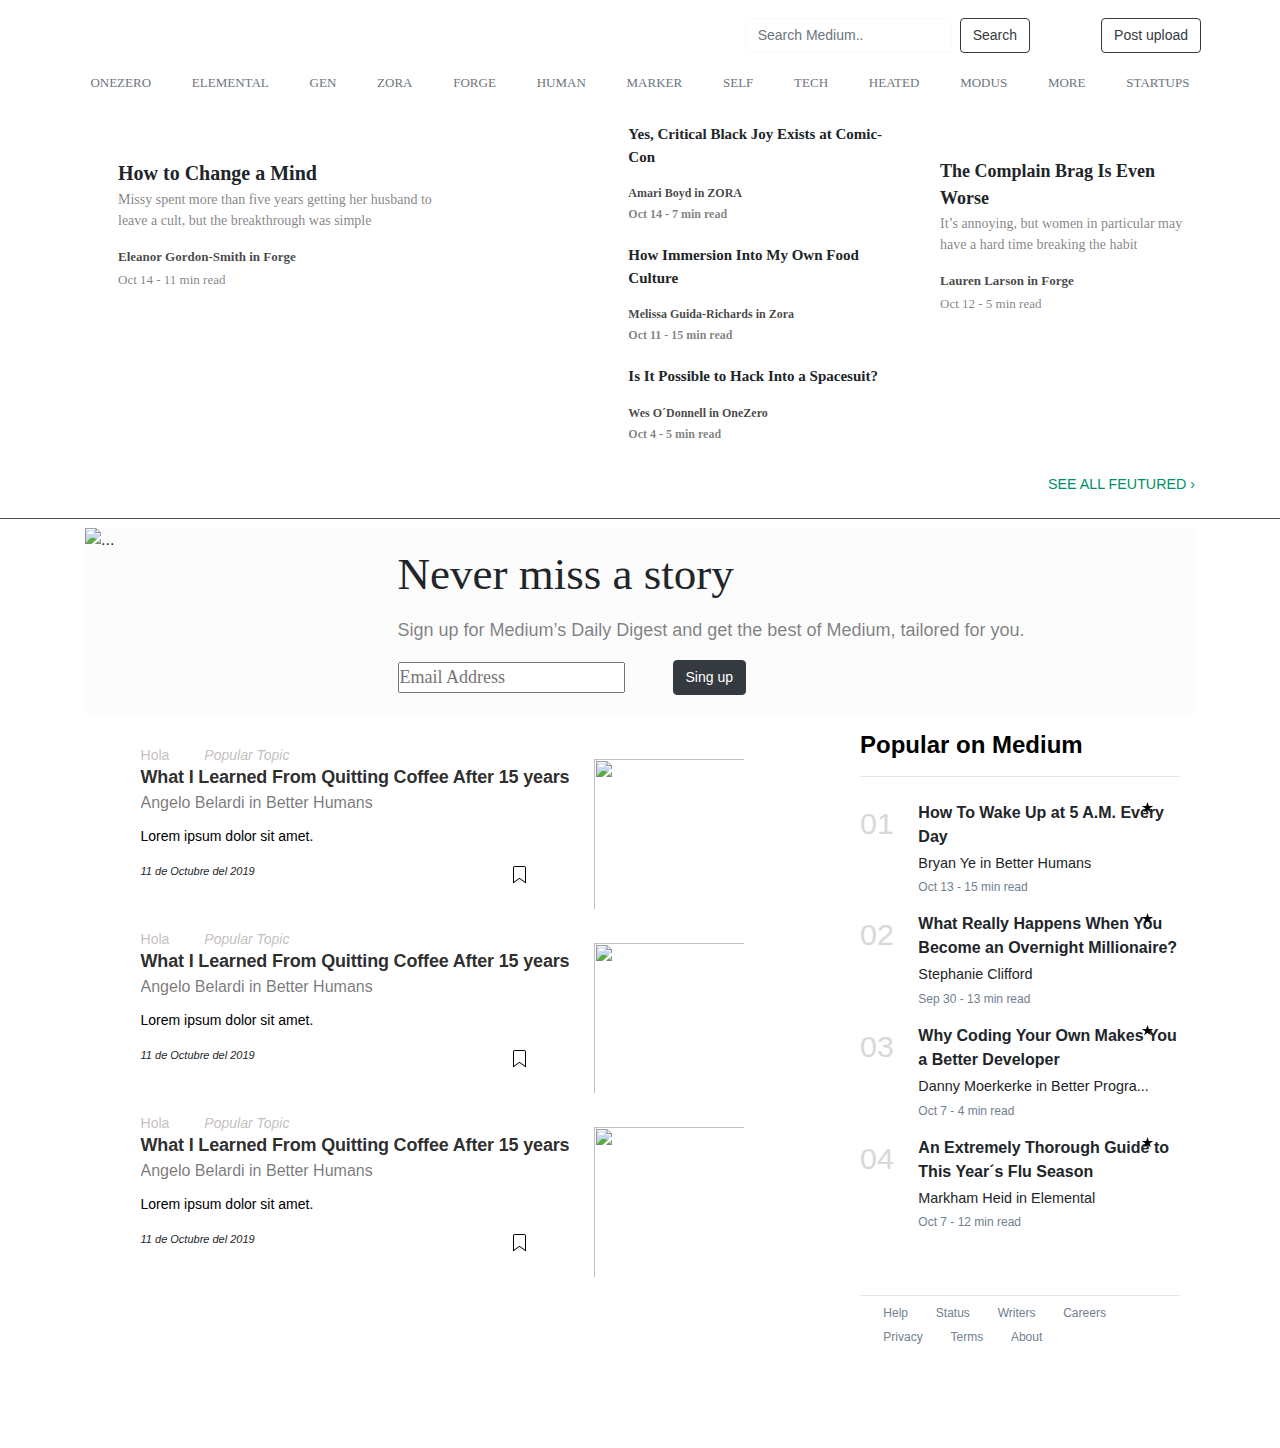
==== commit ae8941fe: "[MOD] Editing deleting post" ====
--- a/index.html
+++ b/index.html
@@ -2,12 +2,13 @@
 <html lang="en">
 
 <head>
-  <meta charset="UTF-8">
-  <meta name="viewport" content="width=device-width, initial-scale=1.0">
-  <meta http-equiv="X-UA-Compatible" content="ie=edge">
-  <title>Medium</title>
-  <link rel="stylesheet" href="https://stackpath.bootstrapcdn.com/bootstrap/4.3.1/css/bootstrap.min.css" />
-  <link rel="stylesheet" href="css/styles.css" />
+    <meta charset="UTF-8">
+    <meta name="viewport" content="width=device-width, initial-scale=1.0">
+    <meta http-equiv="X-UA-Compatible" content="ie=edge">
+    <title>Medium – Get smarter about what matters to you.</title>
+    <link rel="shortcut icon" href="https://miro.medium.com/max/390/1*emiGsBgJu2KHWyjluhKXQw.png">
+    <link rel="stylesheet" href="https://stackpath.bootstrapcdn.com/bootstrap/4.3.1/css/bootstrap.min.css" />
+    <link rel="stylesheet" href="css/styles.css" />
 </head>
 
 <body>
--- a/css/styles.css
+++ b/css/styles.css
@@ -201,12 +201,12 @@
 /* START dynamic container*/
 .container-article-dynamic{
     height: 100px;
-    background-color: palegreen;
+    
 }
 
 .container-popular-dynamic{
     height: 100px;
-    background-color: sandybrown;
+    
 }
 /* START dynamic container*/
 
@@ -216,6 +216,9 @@
 ------------*/
 
 /* START STYLE Aside*/
+.col-10:hover{
+  color: darkgrey;
+}
 .text-title-content{
     color: black;
     font-family: 'Lucida Sans', 'Lucida Sans Regular', 'Lucida Grande', 'Lucida Sans Unicode', Geneva, Verdana, sans-serif;
